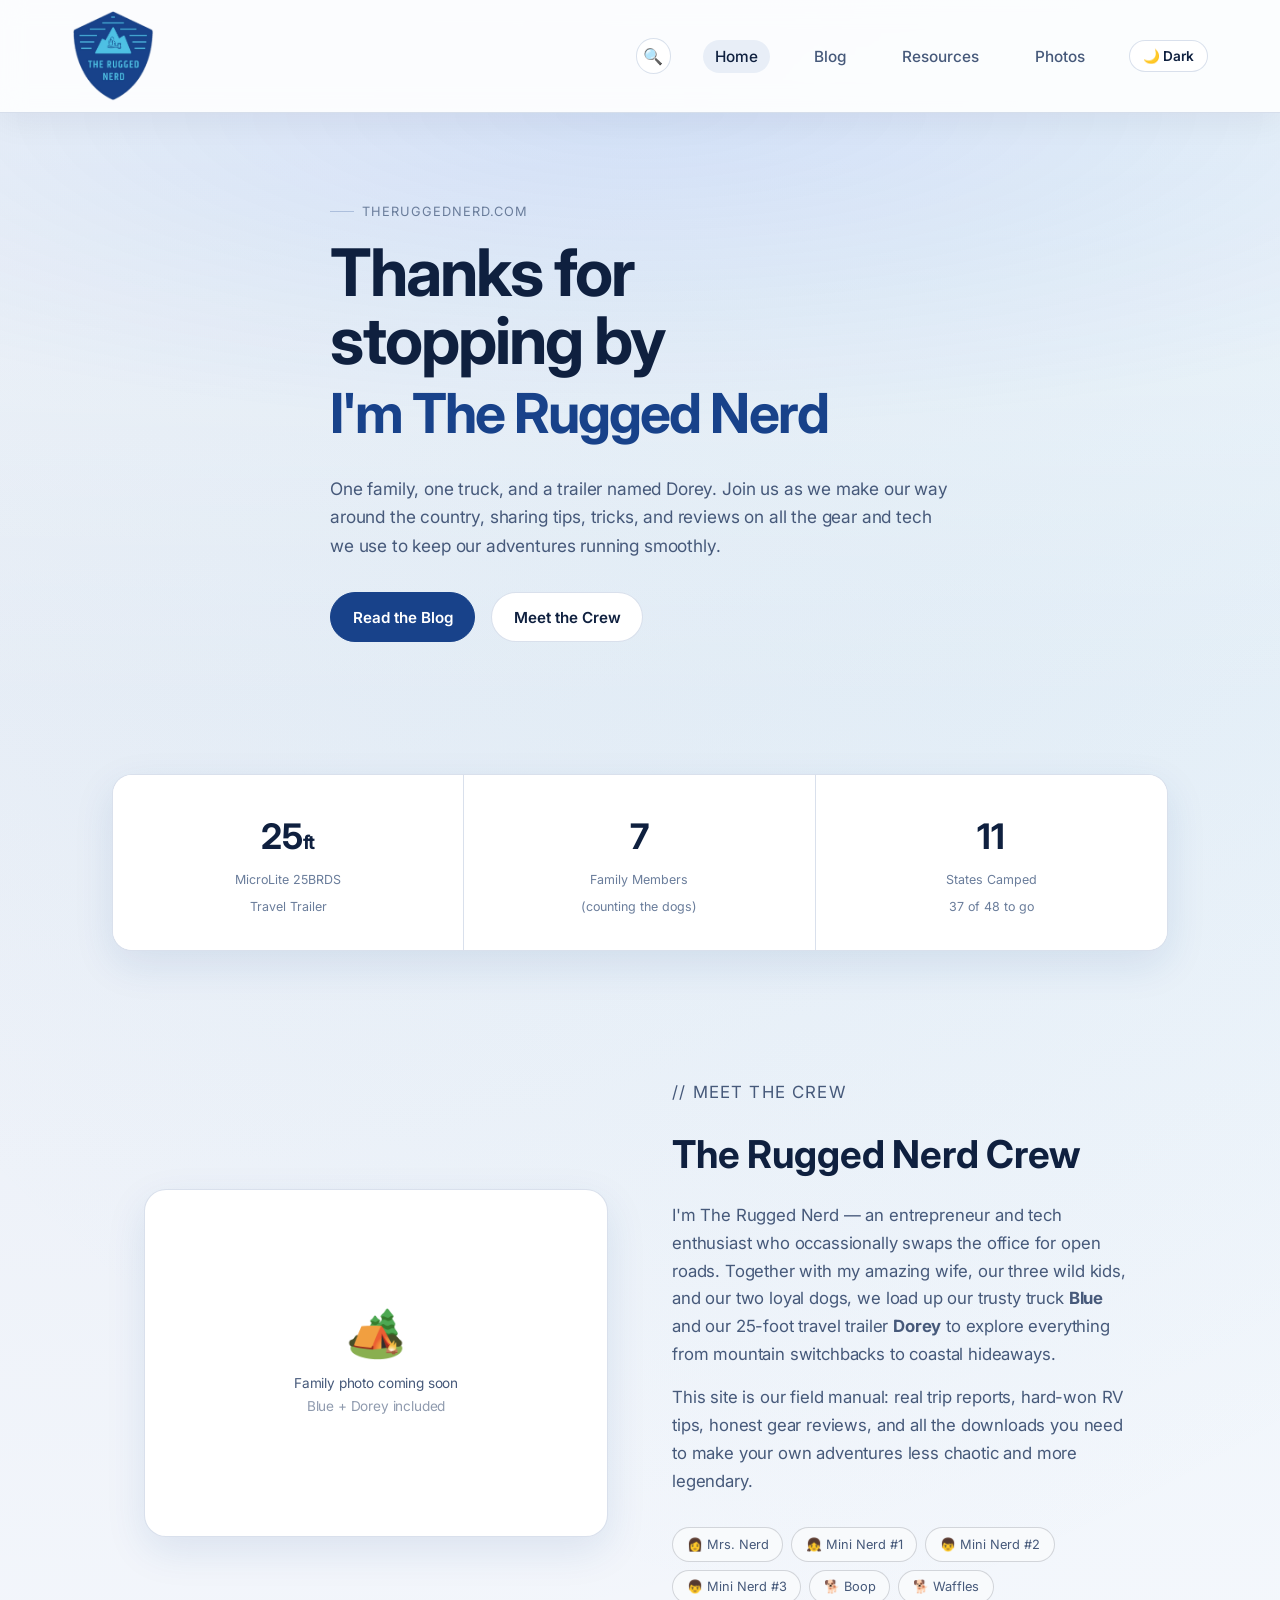
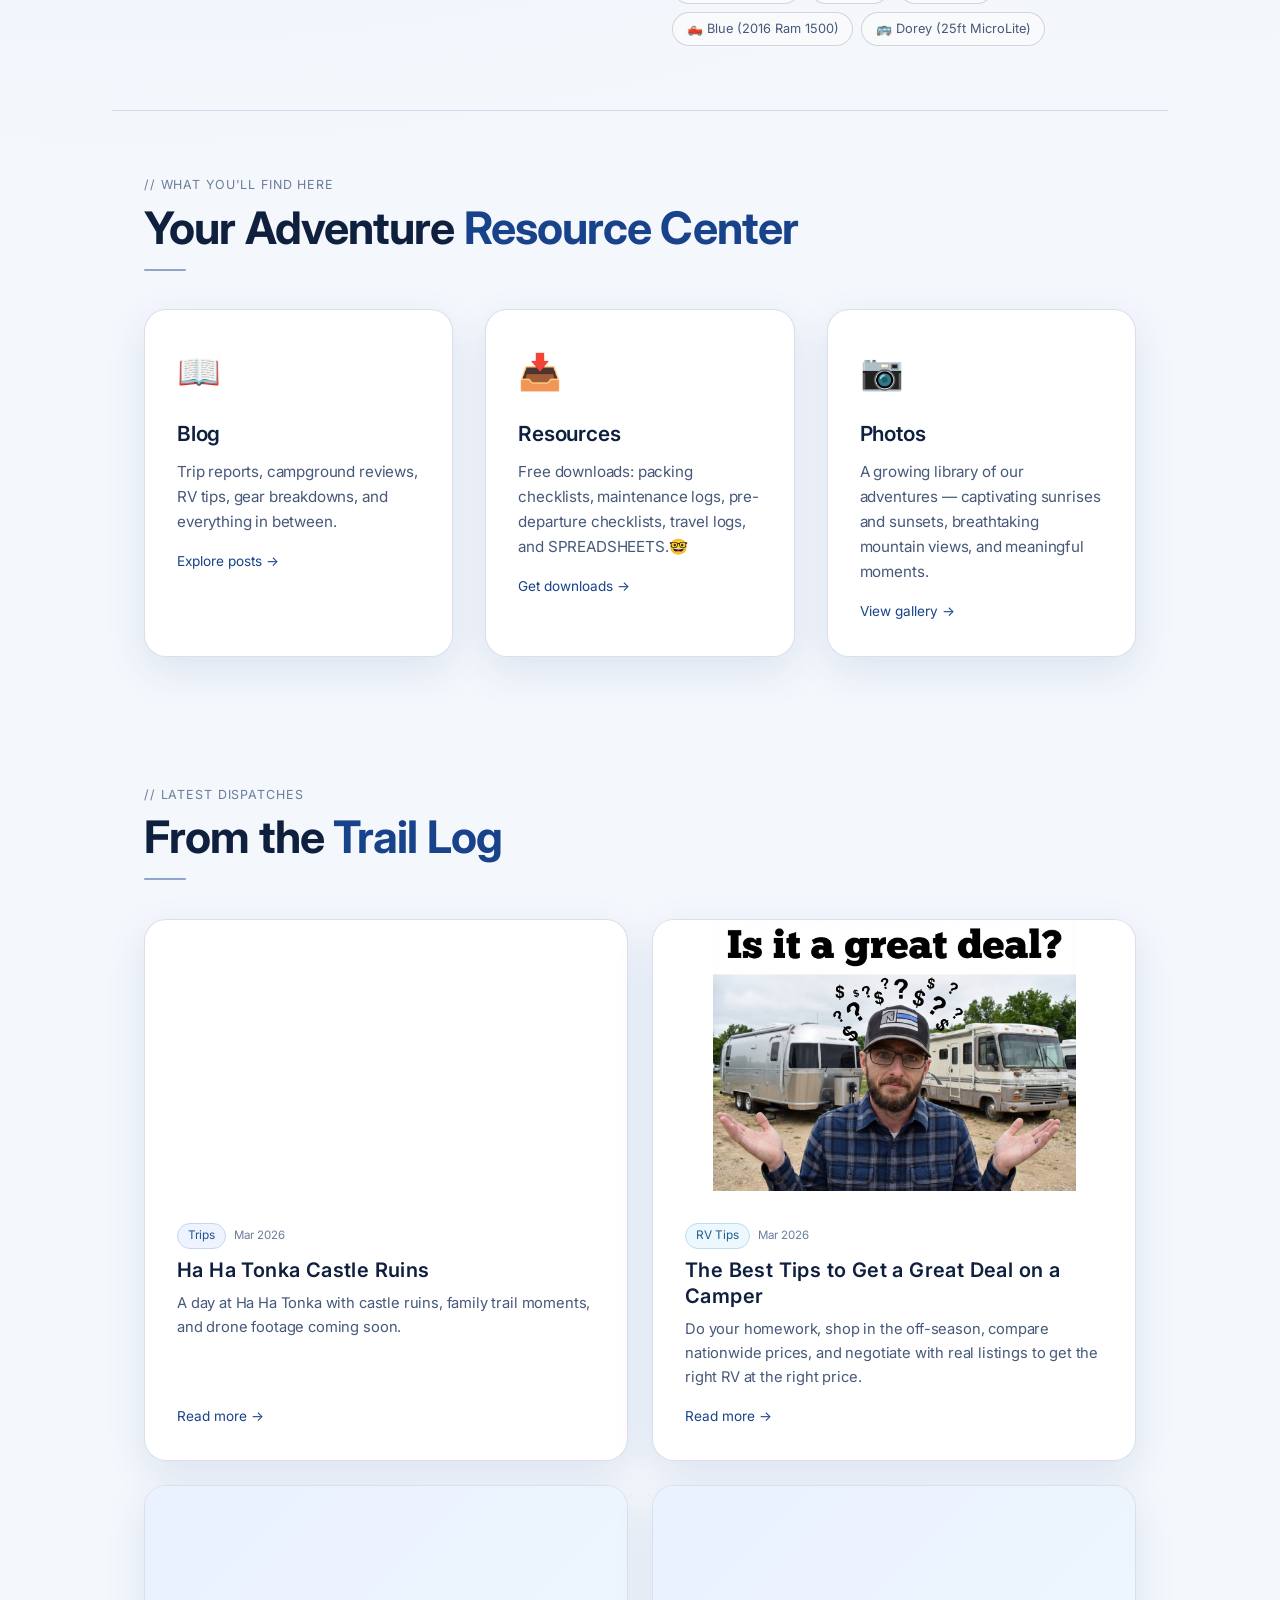
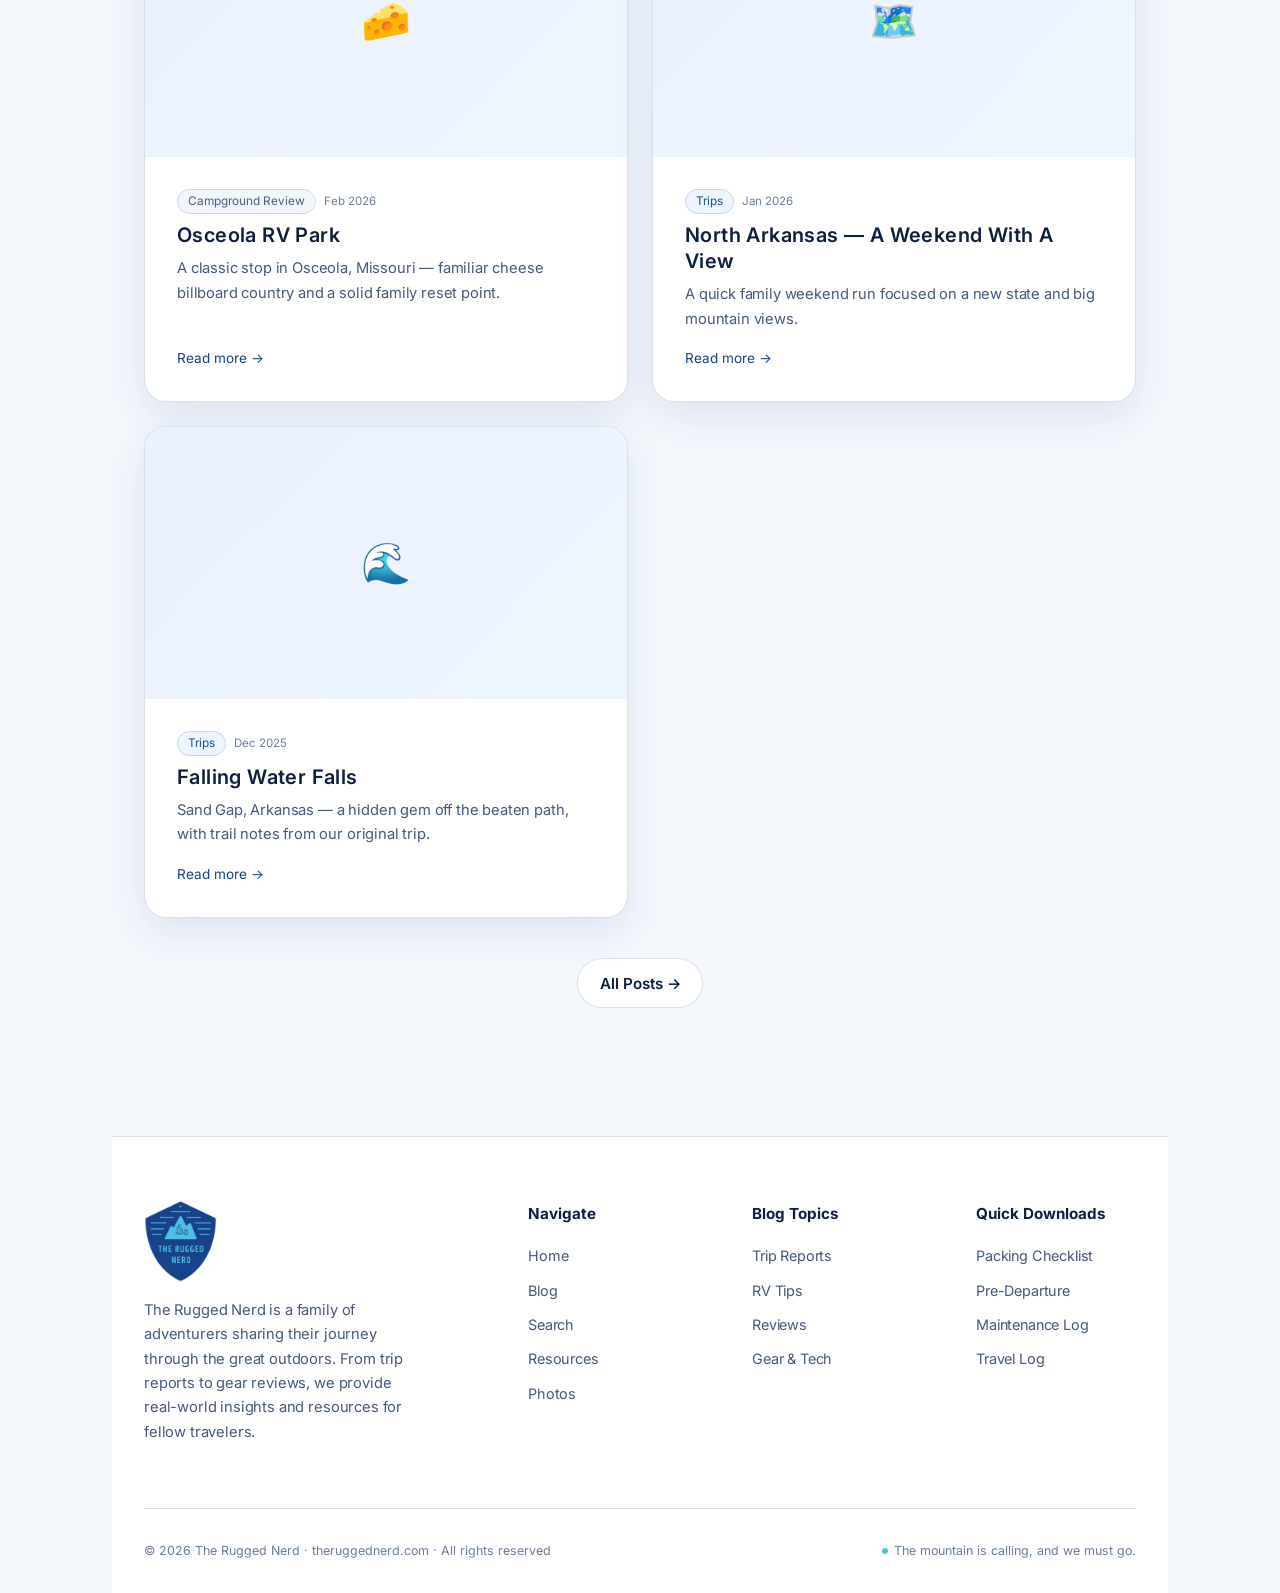
==== index.html @ 3430c14f "more image updates for ha ha and deals" ====
<!doctype html>
<html lang="en">
  <head>
    <!-- Google tag (gtag.js) -->
    <script async src="https://www.googletagmanager.com/gtag/js?id=G-SMY50ZDZZF"></script>
    <script>
      window.dataLayer = window.dataLayer || [];
      function gtag(){dataLayer.push(arguments);}
      gtag('js', new Date());

      gtag('config', 'G-SMY50ZDZZF');
    </script>
    <meta charset="UTF-8" />
    <meta name="viewport" content="width=device-width, initial-scale=1.0" />
    <meta
      name="description"
      content="The Rugged Nerd — Where wilderness meets technology. Follow the adventures of a tech-loving family exploring the great outdoors in their 25-foot travel trailer Dorey."
    />
    <title>The Rugged Nerd</title>
    <link rel="stylesheet" href="css/styles.css" />
    <!-- Favicon placeholder -->
    <link
      rel="icon"
      href="data:image/svg+xml,<svg xmlns='http://www.w3.org/2000/svg' viewBox='0 0 100 100'><text y='.9em' font-size='90'>🪓</text></svg>"
    />
  </head>
  <body>
    <!-- ══════════════════════ HEADER ══════════════════════ -->
    <header class="site-header">
      <div class="header-inner">
        <a
          href="index.html"
          class="logo-link"
          aria-label="The Rugged Nerd — Home"
        >
          <img
            src="images/shield.png"
            alt="The Rugged Nerd"
            width="90"
            height="90"
          />
        </a>

        <nav class="main-nav" id="main-nav" aria-label="Main navigation">
          <ul>
            <li><a href="index.html">Home</a></li>
            <li><a href="blog.html">Blog</a></li>
            <li><a href="resources.html">Resources</a></li>
            <li><a href="photos.html">Photos</a></li>
          </ul>
        </nav>

        <button
          class="nav-toggle"
          aria-controls="main-nav"
          aria-expanded="false"
          aria-label="Toggle navigation"
        >
          <span></span><span></span><span></span>
        </button>
      </div>
    </header>

    <!-- ══════════════════════ HERO ══════════════════════ -->
    <section class="hero">
      <div class="hero-bg" aria-hidden="true"></div>
      <div class="container">
        <div class="hero-content">
          <p class="hero-eyebrow">theruggednerd.com</p>
          <h1>
            Thanks for<br />
            <span class="accent-wood">stopping&nbsp;by&nbsp;</span><br />
            <span class="accent-green">I'm&nbsp;The&nbsp;Rugged&nbsp;Nerd</span>
          </h1>
          <p class="hero-desc">
            One family, one truck, and a trailer named Dorey. Join us as we make
            our way around the country, sharing tips, tricks, and reviews on all
            the gear and tech we use to keep our adventures running smoothly.
          </p>
          <div class="hero-actions">
            <a href="blog.html" class="btn btn-primary">Read the Blog</a>
            <a href="#family" class="btn btn-outline">Meet the Crew</a>
          </div>
        </div>
      </div>
    </section>

    <!-- ══════════════════════ STATS BAR ══════════════════════ -->
    <div class="container">
      <div class="stats-bar">
        <div class="stat-item">
          <span class="stat-number"
            >25<span style="font-size: 1.2rem">ft</span></span
          >
          <span class="stat-label">MicroLite 25BRDS<br />Travel Trailer</span>
        </div>
        <div class="stat-item">
          <span class="stat-number">7</span>
          <span class="stat-label"
            >Family Members<br />(counting the dogs)</span
          >
        </div>
        <div class="stat-item">
          <span class="stat-number">11</span>
          <span class="stat-label">States Camped<br />37 of 48 to go</span>
        <!-- </div>
        <div class="stat-item">
          <span class="stat-number">1</span>
          <span class="stat-label">Rugged Nerd<br />Behind the Wheel</span>
        </div> -->
      </div>
    </div>

    <!-- ══════════════════════ FAMILY SECTION ══════════════════════ -->
    <section id="family" class="family-section">
      <div class="container">
        <div class="family-grid">
          <div class="family-image-block">
            <div class="family-placeholder-img">
              <span class="placeholder-icon">🏕️</span>
              <span style="padding: 0 1.5rem"
                >Family photo coming soon<br /><span style="opacity: 0.6"
                  >Blue + Dorey included</span
                ></span
              >
            </div>
          </div>

          <div class="family-text">
            <p class="section-eyebrow">// meet the crew</p>
            <h2>The Rugged Nerd Crew</h2>

            <p>
              I'm The Rugged Nerd — an entrepreneur and tech enthusiast who
              occassionally swaps the office for open roads. Together with my
              amazing wife, our three wild kids, and our two loyal dogs, we load
              up our trusty truck <strong>Blue</strong> and our 25-foot travel
              trailer <strong>Dorey</strong> to explore everything from mountain
              switchbacks to coastal hideaways.
            </p>

            <p>
              This site is our field manual: real trip reports, hard-won RV
              tips, honest gear reviews, and all the downloads you need to make
              your own adventures less chaotic and more legendary.
            </p>

            <div class="family-tags">
              <span class="family-tag wood">👩 Mrs. Nerd</span>
              <span class="family-tag green">👧 Mini Nerd #1</span>
              <span class="family-tag green">👦 Mini Nerd #2</span>
              <span class="family-tag green">👦 Mini Nerd #3</span>
              <span class="family-tag wood">🐕 Boop</span>
              <span class="family-tag wood">🐕 Waffles</span>
              <span class="family-tag ember">🛻 Blue (2016 Ram 1500)</span>
              <span class="family-tag ember">🚌 Dorey (25ft MicroLite)</span>
            </div>
          </div>
        </div>
      </div>
    </section>

    <!-- ══════════════════════ FEATURES ══════════════════════ -->
    <section class="features-section">
      <div class="container">
        <div class="section-header">
          <p class="section-eyebrow">// what you'll find here</p>
          <h2 class="section-title">
            Your Adventure <span class="accent">Resource Center</span>
          </h2>
          <div class="section-divider"></div>
        </div>

        <div class="features-grid">
          <div class="feature-card">
            <span class="feature-icon">📖</span>
            <h3>Blog</h3>
            <p>
              Trip reports, campground reviews, RV tips, gear breakdowns, and
              everything in between.
            </p>
            <a href="blog.html" class="feature-link">Explore posts</a>
          </div>
          <div class="feature-card">
            <span class="feature-icon">📥</span>
            <h3>Resources</h3>
            <p>
              Free downloads: packing checklists, maintenance logs,
              pre-departure checklists, travel logs, and SPREADSHEETS.🤓
            </p>
            <a href="resources.html" class="feature-link">Get downloads</a>
          </div>
          <div class="feature-card">
            <span class="feature-icon">📷</span>
            <h3>Photos</h3>
            <p>
              A growing library of our adventures — captivating sunrises and
              sunsets, breathtaking mountain views, and meaningful moments.
            </p>
            <a href="photos.html" class="feature-link">View gallery</a>
          </div>
        </div>
      </div>
    </section>

    <!-- ══════════════════════ RECENT BLOG POSTS ══════════════════════ -->
    <section class="blog-section">
      <div class="container">
        <div class="section-header">
          <p class="section-eyebrow">// latest dispatches</p>
          <h2 class="section-title">
            From the <span class="accent">Trail Log</span>
          </h2>
          <div class="section-divider"></div>
        </div>

        <div class="blog-grid">
          <a href="blog/ha-ha-tonka-castle-ruins.html" class="blog-card" data-cat="trips">
            <div
              class="blog-card-image"
              style="background: url('images/photos/DSC_0075.JPG') center/cover no-repeat"
              aria-hidden="true"
            ></div>
            <div class="blog-card-body">
              <div class="blog-card-meta">
                <span class="blog-cat trips">Trips</span>
                <span class="blog-date">Mar 2026</span>
              </div>
              <h3>Ha Ha Tonka Castle Ruins</h3>
              <p>
                A day at Ha Ha Tonka with castle ruins, family trail moments,
                and drone footage coming soon.
              </p>
              <span class="read-more">Read more →</span>
            </div>
          </a>

          <a href="blog/camper-deal-tips.html" class="blog-card" data-cat="tips">
            <div
              class="blog-card-image"
              style="background: var(--color-bg-card) url('images/photos/deal.jpg') center/contain no-repeat"
              aria-hidden="true"
            ></div>
            <div class="blog-card-body">
              <div class="blog-card-meta">
                <span class="blog-cat tips">RV Tips</span>
                <span class="blog-date">Mar 2026</span>
              </div>
              <h3>The Best Tips to Get a Great Deal on a Camper</h3>
              <p>
                Do your homework, shop in the off-season, compare nationwide
                prices, and negotiate with real listings to get the right RV at
                the right price.
              </p>
              <span class="read-more">Read more →</span>
            </div>
          </a>

          <a href="blog/osceola-rv-park.html" class="blog-card" data-cat="reviews">
            <div class="blog-card-image">🧀</div>
            <div class="blog-card-body">
              <div class="blog-card-meta">
                <span class="blog-cat reviews">Campground Review</span>
                <span class="blog-date">Feb 2026</span>
              </div>
              <h3>Osceola RV Park</h3>
              <p>
                A classic stop in Osceola, Missouri — familiar cheese
                billboard country and a solid family reset point.
              </p>
              <span class="read-more">Read more →</span>
            </div>
          </a>

          <a
            href="blog/north-arkansas-a-weekend-with-a-view.html"
            class="blog-card"
            data-cat="trips"
          >
            <div class="blog-card-image">🗺️</div>
            <div class="blog-card-body">
              <div class="blog-card-meta">
                <span class="blog-cat trips">Trips</span>
                <span class="blog-date">Jan 2026</span>
              </div>
              <h3>North Arkansas — A Weekend With A View</h3>
              <p>
                A quick family weekend run focused on a new state and big
                mountain views.
              </p>
              <span class="read-more">Read more →</span>
            </div>
          </a>

          <a href="blog/falling-water-falls.html" class="blog-card" data-cat="trips">
            <div class="blog-card-image">🌊</div>
            <div class="blog-card-body">
              <div class="blog-card-meta">
                <span class="blog-cat trips">Trips</span>
                <span class="blog-date">Dec 2025</span>
              </div>
              <h3>Falling Water Falls</h3>
              <p>
                Sand Gap, Arkansas — a hidden gem off the beaten path, with
                trail notes from our original trip.
              </p>
              <span class="read-more">Read more →</span>
            </div>
          </a>
        </div>

        <div style="text-align: center; margin-top: 2.5rem">
          <a href="blog.html" class="btn btn-outline">All Posts →</a>
        </div>
      </div>
    </section>

    <!-- ══════════════════════ FOOTER ══════════════════════ -->
    <footer class="site-footer">
      <div class="container">
        <div class="footer-grid">
          <div class="footer-brand">
            <a href="index.html" class="logo-link">
              <img
                src="images/shield.png"
                alt="The Rugged Nerd"
                width="90"
                height="90"
              />
            </a>
            <p>
              The Rugged Nerd is a family of adventurers sharing their journey
              through the great outdoors. From trip reports to gear reviews, we
              provide real-world insights and resources for fellow travelers.
            </p>
          </div>
          <div class="footer-col">
            <h4>Navigate</h4>
            <ul>
              <li><a href="index.html">Home</a></li>
              <li><a href="blog.html">Blog</a></li>
              <li><a href="search.html">Search</a></li>
              <li><a href="resources.html">Resources</a></li>
              <li><a href="photos.html">Photos</a></li>
            </ul>
          </div>
          <div class="footer-col">
            <h4>Blog Topics</h4>
            <ul>
              <li><a href="blog.html?cat=trips">Trip Reports</a></li>
              <li><a href="blog.html?cat=tips">RV Tips</a></li>
              <li><a href="blog.html?cat=reviews">Reviews</a></li>
              <li><a href="blog.html?cat=gear">Gear &amp; Tech</a></li>
            </ul>
          </div>
          <div class="footer-col">
            <h4>Quick Downloads</h4>
            <ul>
              <li>
                <a href="assets/downloads/packing-checklist-family.pdf"
                  >Packing Checklist</a
                >
              </li>
              <li>
                <a href="assets/downloads/pre-departure-full.pdf"
                  >Pre-Departure</a
                >
              </li>
              <li>
                <a href="assets/downloads/maintenance-log-trailer.pdf"
                  >Maintenance Log</a
                >
              </li>
              <li>
                <a href="assets/downloads/travel-log-trip.pdf">Travel Log</a>
              </li>
            </ul>
          </div>
        </div>

        <div class="footer-bottom">
          <span class="footer-copy"
            >© 2026 The Rugged Nerd · theruggednerd.com · All rights
            reserved</span
          >
          <span class="footer-tagline">
            <span class="dot"></span>
            The mountain is calling, and we must go.
          </span>
        </div>
      </div>
    </footer>

    <script src="js/main.js"></script>
  </body>
</html>
---- css/styles.css ----
/* ============================================================
   The Rugged Nerd — Main Stylesheet
   Theme: Woodsy + Adventure meets Technology ("Lumberjack Minority Report")
   ============================================================ */

/* --- Google Fonts --- */
@import url("https://fonts.googleapis.com/css2?family=Inter:wght@400;500;600;700;800&display=swap");

/* --- Design Tokens --- */
:root {
  /* Shield-aligned base */
  --color-bg: #f4f7fc;
  --color-bg-mid: #e8eef7;
  --color-bg-card: #ffffff;
  --color-bg-card-hover: #ffffff;

  /* Brand blues */
  --color-primary: #18428a;
  --color-primary-light: #2f5fa9;
  --color-accent: #18428a;
  --color-accent-dim: #123873;

  /* Supporting tones */
  --color-wood: #6a7891;
  --color-wood-light: #4d5f7d;
  --color-ember: #4ec0e4;
  --color-ember-dim: #2ca8d2;

  /* Text */
  --color-text: #0f203f;
  --color-text-muted: #46597a;
  --color-text-faint: #6a7d9b;

  /* UI */
  --color-border: rgba(24, 66, 138, 0.16);
  --color-border-warm: rgba(24, 66, 138, 0.24);

  /* Typography */
  --font-heading:
    "Inter", -apple-system, BlinkMacSystemFont, "Segoe UI", sans-serif;
  --font-body:
    "Inter", -apple-system, BlinkMacSystemFont, "Segoe UI", sans-serif;
  --font-mono:
    "Inter", -apple-system, BlinkMacSystemFont, "Segoe UI", sans-serif;

  /* Spacing */
  --space-xs: 0.25rem;
  --space-sm: 0.5rem;
  --space-md: 1rem;
  --space-lg: 2rem;
  --space-xl: 4rem;

  /* Radii */
  --radius-sm: 10px;
  --radius-md: 14px;
  --radius-lg: 22px;

  /* Shadows / Glows */
  --glow-green:
    0 0 12px rgba(24, 66, 138, 0.28), 0 0 24px rgba(24, 66, 138, 0.14);
  --glow-ember:
    0 0 12px rgba(78, 192, 228, 0.3), 0 0 24px rgba(78, 192, 228, 0.14);
  --shadow-card: 0 14px 40px rgba(24, 66, 138, 0.1);
}

/* --- Reset & Base --- */
*,
*::before,
*::after {
  box-sizing: border-box;
  margin: 0;
  padding: 0;
}

html {
  scroll-behavior: smooth;
}

body {
  background-color: var(--color-bg);
  color: var(--color-text);
  font-family: var(--font-body);
  font-size: 16px;
  line-height: 1.7;
  min-height: 100vh;
}

/* Subtle woodgrain texture overlay on body */
body::before {
  content: "";
  position: fixed;
  inset: 0;
  background-image:
    repeating-linear-gradient(
      90deg,
      transparent,
      transparent 60px,
      rgba(106, 125, 155, 0.015) 60px,
      rgba(106, 125, 155, 0.015) 62px
    ),
    repeating-linear-gradient(
      0deg,
      transparent,
      transparent 120px,
      rgba(24, 66, 138, 0.02) 120px,
      rgba(24, 66, 138, 0.02) 122px
    );
  pointer-events: none;
  z-index: 0;
}

a {
  color: var(--color-accent);
  text-decoration: none;
  transition:
    color 0.2s,
    text-shadow 0.2s;
}

a:hover {
  color: var(--color-accent-dim);
  text-shadow: var(--glow-green);
}

img {
  max-width: 100%;
  display: block;
}

/* --- Layout Wrapper --- */
.container {
  max-width: 1200px;
  margin: 0 auto;
  padding: 0 var(--space-lg);
}

/* ============================================================
   HEADER / NAVIGATION
   ============================================================ */
.site-header {
  position: sticky;
  top: 0;
  z-index: 100;
  background: rgba(8, 13, 8, 0.92);
  backdrop-filter: blur(12px);
  -webkit-backdrop-filter: blur(12px);
  border-bottom: 1px solid var(--color-border);
}

.header-inner {
  display: flex;
  align-items: center;
  justify-content: space-between;
  height: 72px;
  max-width: 1200px;
  margin: 0 auto;
  padding: 0 var(--space-lg);
}

.logo-link {
  display: flex;
  align-items: center;
  gap: var(--space-sm);
  text-decoration: none;
  flex-shrink: 0;
}

.logo-link img {
  height: 44px;
  width: auto;
}

/* Main Navigation */
.main-nav ul {
  display: flex;
  list-style: none;
  gap: var(--space-lg);
  align-items: center;
}

.main-nav a {
  font-family: var(--font-heading);
  font-size: 1.1rem;
  font-weight: 600;
  letter-spacing: 0.1em;
  text-transform: uppercase;
  color: var(--color-text-muted);
  text-decoration: none;
  padding: var(--space-sm) 0;
  position: relative;
  transition: color 0.2s;
}

.main-nav a::after {
  content: "";
  position: absolute;
  bottom: -2px;
  left: 0;
  width: 0;
  height: 2px;
  background: var(--color-accent);
  box-shadow: var(--glow-green);
  transition: width 0.3s ease;
}

.main-nav a:hover,
.main-nav a.active {
  color: var(--color-accent);
  text-shadow: var(--glow-green);
}

.main-nav a:hover::after,
.main-nav a.active::after {
  width: 100%;
}

/* Hamburger (mobile) */
.nav-toggle {
  display: none;
  background: none;
  border: none;
  cursor: pointer;
  padding: var(--space-sm);
  color: var(--color-text);
}

.nav-toggle span {
  display: block;
  width: 24px;
  height: 2px;
  background: var(--color-accent);
  margin: 5px 0;
  transition: all 0.3s;
  box-shadow: 0 0 6px rgba(24, 66, 138, 0.35);
}

/* ============================================================
   HERO SECTION
   ============================================================ */
.hero {
  position: relative;
  min-height: 85vh;
  display: flex;
  align-items: center;
  overflow: hidden;
  padding: var(--space-xl) 0;
}

.hero-bg {
  position: absolute;
  inset: 0;
  background:
    radial-gradient(
      ellipse 80% 60% at 50% 40%,
      rgba(24, 66, 138, 0.12) 0%,
      transparent 70%
    ),
    radial-gradient(
      ellipse 50% 40% at 80% 80%,
      rgba(78, 192, 228, 0.08) 0%,
      transparent 60%
    ),
    linear-gradient(180deg, rgba(8, 13, 8, 0) 0%, rgba(8, 13, 8, 0.8) 100%);
}

/* Animated circuit grid */
.hero-bg::before {
  content: "";
  position: absolute;
  inset: 0;
  background-image:
    linear-gradient(rgba(24, 66, 138, 0.04) 1px, transparent 1px),
    linear-gradient(90deg, rgba(24, 66, 138, 0.04) 1px, transparent 1px);
  background-size: 60px 60px;
  mask-image: radial-gradient(
    ellipse 70% 70% at 50% 40%,
    black 20%,
    transparent 80%
  );
  -webkit-mask-image: radial-gradient(
    ellipse 70% 70% at 50% 40%,
    black 20%,
    transparent 80%
  );
}

/* Tree silhouettes */
.hero-bg::after {
  content: "";
  position: absolute;
  bottom: 0;
  left: 0;
  right: 0;
  height: 35%;
  background:
    /* multiple tree shapes using clip-path approach via box-shadows */ linear-gradient(
    to top,
    rgba(15, 23, 42, 0.88) 0%,
    transparent 100%
  );
}

.hero-content {
  position: relative;
  z-index: 2;
  max-width: 750px;
}

.hero-eyebrow {
  font-family: var(--font-mono);
  font-size: 0.85rem;
  color: var(--color-accent);
  letter-spacing: 0.2em;
  text-transform: uppercase;
  margin-bottom: var(--space-md);
  display: flex;
  align-items: center;
  gap: var(--space-sm);
}

.hero-eyebrow::before {
  content: "";
  width: 40px;
  height: 1px;
  background: var(--color-accent);
  box-shadow: var(--glow-green);
}

.hero h1 {
  font-family: var(--font-heading);
  font-size: clamp(2.8rem, 6vw, 5rem);
  font-weight: 700;
  line-height: 1.05;
  letter-spacing: 0.02em;
  margin-bottom: var(--space-lg);
  color: var(--color-text);
}

.hero h1 .accent-green {
  color: var(--color-accent);
  text-shadow: var(--glow-green);
}

.hero h1 .accent-wood {
  color: var(--color-ember-dim);
}

.hero-desc {
  font-size: 1.15rem;
  color: var(--color-text-muted);
  margin-bottom: var(--space-lg);
  max-width: 580px;
}

.hero-actions {
  display: flex;
  gap: var(--space-md);
  flex-wrap: wrap;
}

/* ============================================================
   BUTTONS
   ============================================================ */
.btn {
  display: inline-flex;
  align-items: center;
  gap: var(--space-sm);
  font-family: var(--font-heading);
  font-size: 1rem;
  font-weight: 600;
  letter-spacing: 0.1em;
  text-transform: uppercase;
  padding: 0.75rem 1.75rem;
  border-radius: var(--radius-sm);
  transition: all 0.25s ease;
  cursor: pointer;
  border: 2px solid transparent;
  text-decoration: none;
}

.btn-primary {
  background: var(--color-accent);
  color: var(--color-bg);
  border-color: var(--color-accent);
}

.btn-primary:hover {
  background: transparent;
  color: var(--color-accent);
  box-shadow: var(--glow-green);
  text-shadow: none;
}

.btn-outline {
  background: transparent;
  color: var(--color-text-muted);
  border-color: var(--color-border-warm);
}

.btn-outline:hover {
  border-color: var(--color-ember-dim);
  color: var(--color-ember-dim);
  box-shadow: var(--glow-ember);
  text-shadow: none;
}

/* ============================================================
   SECTION TITLES
   ============================================================ */
.section-header {
  margin-bottom: var(--space-xl);
  position: relative;
}

.section-eyebrow {
  font-family: var(--font-mono);
  font-size: 0.78rem;
  color: var(--color-text-faint);
  letter-spacing: 0.25em;
  text-transform: uppercase;
  margin-bottom: var(--space-sm);
}

.section-title {
  font-family: var(--font-heading);
  font-size: clamp(1.8rem, 3.5vw, 2.8rem);
  font-weight: 700;
  letter-spacing: 0.03em;
  color: var(--color-text);
  line-height: 1.1;
}

.section-title .accent {
  color: var(--color-accent);
}

.section-divider {
  width: 60px;
  height: 3px;
  background: linear-gradient(90deg, var(--color-accent), transparent);
  margin-top: var(--space-md);
  border-radius: 2px;
}

/* ============================================================
   FAMILY SECTION (Home page)
   ============================================================ */
.family-section {
  padding: var(--space-xl) 0;
  position: relative;
}

.family-grid {
  display: grid;
  grid-template-columns: 1fr 1fr;
  gap: var(--space-xl);
  align-items: center;
}

.family-image-block {
  position: relative;
}

.family-placeholder-img {
  aspect-ratio: 4/3;
  background: linear-gradient(
    135deg,
    rgba(24, 66, 138, 0.12),
    rgba(106, 125, 155, 0.12)
  );
  border-radius: var(--radius-lg);
  border: 1px solid var(--color-border);
  display: flex;
  align-items: center;
  justify-content: center;
  flex-direction: column;
  gap: var(--space-md);
  color: var(--color-text-muted);
  font-family: var(--font-mono);
  font-size: 0.85rem;
  text-align: center;
  position: relative;
  overflow: hidden;
}

.family-placeholder-img .placeholder-icon {
  font-size: 3rem;
  line-height: 1;
}

/* Corner accent lines */
.family-placeholder-img::before,
.family-placeholder-img::after {
  content: "";
  position: absolute;
  width: 40px;
  height: 40px;
  border-color: var(--color-accent);
  border-style: solid;
  opacity: 0.4;
}

.family-placeholder-img::before {
  top: 12px;
  left: 12px;
  border-width: 2px 0 0 2px;
}

.family-placeholder-img::after {
  bottom: 12px;
  right: 12px;
  border-width: 0 2px 2px 0;
}

.family-text h2 {
  font-family: var(--font-heading);
  font-size: clamp(1.6rem, 3vw, 2.4rem);
  font-weight: 700;
  margin-bottom: var(--space-md);
  color: var(--color-text);
}

.family-text p {
  color: var(--color-text-muted);
  margin-bottom: var(--space-md);
  font-size: 1.05rem;
}

/* Family member tags */
.family-tags {
  display: flex;
  flex-wrap: wrap;
  gap: var(--space-sm);
  margin-top: var(--space-lg);
}

.family-tag {
  display: inline-flex;
  align-items: center;
  gap: 6px;
  padding: 0.35rem 0.85rem;
  border-radius: 999px;
  font-family: var(--font-mono);
  font-size: 0.8rem;
  border: 1px solid;
}

.family-tag.green {
  border-color: rgba(24, 66, 138, 0.24);
  color: var(--color-accent-dim);
  background: rgba(24, 66, 138, 0.08);
}

.family-tag.wood {
  border-color: rgba(106, 125, 155, 0.3);
  color: var(--color-wood-light);
  background: rgba(106, 125, 155, 0.1);
}

.family-tag.ember {
  border-color: rgba(78, 192, 228, 0.32);
  color: var(--color-ember-dim);
  background: rgba(78, 192, 228, 0.12);
}

/* ============================================================
   FEATURE GRID (3-up section)
   ============================================================ */
.features-section {
  padding: var(--space-xl) 0;
  border-top: 1px solid var(--color-border);
}

.features-grid {
  display: grid;
  grid-template-columns: repeat(3, 1fr);
  gap: var(--space-lg);
}

.feature-card {
  background: var(--color-bg-card);
  border: 1px solid var(--color-border);
  border-radius: var(--radius-lg);
  padding: var(--space-lg);
  position: relative;
  overflow: hidden;
  transition:
    background 0.25s,
    transform 0.25s,
    box-shadow 0.25s;
}

.feature-card:hover {
  background: var(--color-bg-card-hover);
  transform: translateY(-4px);
  box-shadow: var(--shadow-card);
}

.feature-card::before {
  content: "";
  position: absolute;
  top: 0;
  left: 0;
  right: 0;
  height: 2px;
  background: linear-gradient(90deg, var(--color-accent), transparent);
  opacity: 0;
  transition: opacity 0.3s;
}

.feature-card:hover::before {
  opacity: 1;
}

.feature-icon {
  font-size: 2.2rem;
  margin-bottom: var(--space-md);
  display: block;
}

.feature-card h3 {
  font-family: var(--font-heading);
  font-size: 1.3rem;
  font-weight: 600;
  letter-spacing: 0.05em;
  color: var(--color-text);
  margin-bottom: var(--space-sm);
}

.feature-card p {
  color: var(--color-text-muted);
  font-size: 0.95rem;
}

.feature-link {
  display: inline-flex;
  align-items: center;
  gap: 4px;
  margin-top: var(--space-md);
  font-family: var(--font-mono);
  font-size: 0.82rem;
  color: var(--color-accent);
  text-transform: uppercase;
  letter-spacing: 0.1em;
}

.feature-link::after {
  content: "→";
  transition: transform 0.2s;
}

.feature-card:hover .feature-link::after {
  transform: translateX(4px);
}

/* ============================================================
   BLOG CARDS
   ============================================================ */
.blog-section {
  padding: var(--space-xl) 0;
}

.blog-grid {
  display: grid;
  grid-template-columns: repeat(auto-fill, minmax(340px, 1fr));
  gap: var(--space-lg);
}

.blog-card {
  background: var(--color-bg-card);
  border: 1px solid var(--color-border);
  border-radius: var(--radius-lg);
  overflow: hidden;
  transition:
    transform 0.25s,
    box-shadow 0.25s,
    border-color 0.25s;
  display: flex;
  flex-direction: column;
}

.blog-card:hover {
  transform: translateY(-6px);
  box-shadow: var(--shadow-card), var(--glow-green);
  border-color: rgba(24, 66, 138, 0.25);
  text-decoration: none;
}

.blog-card-image {
  width: 100%;
  aspect-ratio: 16/9;
  background: linear-gradient(
    135deg,
    rgba(24, 66, 138, 0.2),
    rgba(106, 125, 155, 0.16)
  );
  display: flex;
  align-items: center;
  justify-content: center;
  font-size: 2.5rem;
  position: relative;
  overflow: hidden;
}

.blog-card-image::after {
  content: "";
  position: absolute;
  inset: 0;
  background: linear-gradient(
    to bottom,
    transparent 50%,
    rgba(8, 13, 8, 0.6) 100%
  );
}

.blog-card-body {
  padding: var(--space-lg);
  flex: 1;
  display: flex;
  flex-direction: column;
}

.blog-card-meta {
  display: flex;
  align-items: center;
  gap: var(--space-sm);
  margin-bottom: var(--space-sm);
}

.blog-cat {
  font-family: var(--font-mono);
  font-size: 0.72rem;
  letter-spacing: 0.15em;
  text-transform: uppercase;
  padding: 2px 10px;
  border-radius: 999px;
  border: 1px solid rgba(24, 66, 138, 0.25);
  color: var(--color-accent-dim);
  background: rgba(24, 66, 138, 0.08);
}

.blog-cat.trips {
  border-color: rgba(78, 192, 228, 0.32);
  color: var(--color-ember-dim);
  background: rgba(78, 192, 228, 0.12);
}
.blog-cat.tips {
  border-color: rgba(24, 66, 138, 0.3);
  color: var(--color-accent-dim);
}
.blog-cat.reviews {
  border-color: rgba(106, 125, 155, 0.36);
  color: var(--color-wood-light);
  background: rgba(106, 125, 155, 0.12);
}
.blog-cat.gear {
  border-color: rgba(76, 175, 80, 0.3);
  color: var(--color-primary-light);
}

.blog-date {
  font-family: var(--font-mono);
  font-size: 0.72rem;
  color: var(--color-text-faint);
}

.blog-card h3 {
  font-family: var(--font-heading);
  font-size: 1.25rem;
  font-weight: 600;
  letter-spacing: 0.02em;
  color: var(--color-text);
  margin-bottom: var(--space-sm);
  line-height: 1.3;
}

.blog-card p {
  color: var(--color-text-muted);
  font-size: 0.92rem;
  flex: 1;
}

.read-more {
  display: inline-flex;
  align-items: center;
  gap: 4px;
  margin-top: var(--space-md);
  font-family: var(--font-mono);
  font-size: 0.8rem;
  color: var(--color-accent);
  text-transform: uppercase;
  letter-spacing: 0.1em;
  transition: gap 0.2s;
}

.blog-card:hover .read-more {
  gap: 8px;
}

/* Categories filter */
.cat-filters {
  display: flex;
  flex-wrap: wrap;
  gap: var(--space-sm);
  margin-bottom: var(--space-xl);
}

.cat-btn {
  font-family: var(--font-mono);
  font-size: 0.8rem;
  letter-spacing: 0.1em;
  text-transform: uppercase;
  padding: 0.4rem 1rem;
  border-radius: 999px;
  border: 1px solid var(--color-border);
  background: transparent;
  color: var(--color-text-muted);
  cursor: pointer;
  transition: all 0.2s;
}

.cat-btn:hover,
.cat-btn.active {
  border-color: var(--color-accent);
  color: var(--color-accent);
  background: rgba(24, 66, 138, 0.08);
  box-shadow: 0 0 8px rgba(24, 66, 138, 0.24);
}

/* ============================================================
   RESOURCES / DOWNLOADS
   ============================================================ */
.resources-section {
  padding: var(--space-xl) 0;
}

.resources-grid {
  display: grid;
  gap: var(--space-md);
}

.resource-category {
  margin-bottom: var(--space-xl);
}

.resource-category-title {
  font-family: var(--font-heading);
  font-size: 1.4rem;
  font-weight: 600;
  letter-spacing: 0.05em;
  color: var(--color-text);
  margin-bottom: var(--space-md);
  display: flex;
  align-items: center;
  gap: var(--space-sm);
}

.resource-category-title .cat-icon {
  font-size: 1.4rem;
}

.resource-list {
  display: grid;
  gap: var(--space-sm);
}

.resource-item {
  display: flex;
  align-items: center;
  justify-content: space-between;
  padding: 1rem var(--space-lg);
  background: var(--color-bg-card);
  border: 1px solid var(--color-border);
  border-radius: var(--radius-md);
  transition:
    background 0.2s,
    border-color 0.2s,
    transform 0.2s;
  cursor: pointer;
  text-decoration: none;
  color: inherit;
}

.resource-item:hover {
  background: var(--color-bg-card-hover);
  border-color: rgba(24, 66, 138, 0.25);
  transform: translateX(4px);
  text-decoration: none;
  color: inherit;
}

.resource-info {
  display: flex;
  align-items: center;
  gap: var(--space-md);
}

.resource-icon {
  width: 44px;
  height: 44px;
  border-radius: var(--radius-sm);
  background: rgba(24, 66, 138, 0.08);
  border: 1px solid rgba(24, 66, 138, 0.15);
  display: flex;
  align-items: center;
  justify-content: center;
  font-size: 1.3rem;
  flex-shrink: 0;
}

.resource-title {
  font-family: var(--font-heading);
  font-size: 1.05rem;
  font-weight: 600;
  color: var(--color-text);
  margin-bottom: 2px;
}

.resource-meta {
  font-family: var(--font-mono);
  font-size: 0.75rem;
  color: var(--color-text-faint);
}

.resource-download {
  display: flex;
  align-items: center;
  gap: 6px;
  font-family: var(--font-mono);
  font-size: 0.78rem;
  color: var(--color-accent);
  text-transform: uppercase;
  letter-spacing: 0.08em;
  flex-shrink: 0;
  padding-left: var(--space-md);
}

/* ============================================================
   PHOTO GALLERY
   ============================================================ */
.photos-section {
  padding: var(--space-xl) 0;
}

.photo-grid {
  display: grid;
  grid-template-columns: repeat(auto-fill, minmax(260px, 1fr));
  gap: 12px;
}

.photo-item {
  position: relative;
  margin: 0;
  border-radius: var(--radius-md);
  overflow: hidden;
  cursor: pointer;
  background: var(--color-bg-card);
  border: 1px solid var(--color-border);
  transition:
    transform 0.25s,
    box-shadow 0.25s;
}

.photo-item:hover {
  transform: scale(1.02);
  box-shadow:
    0 8px 32px rgba(0, 0, 0, 0.6),
    0 0 0 1px rgba(24, 66, 138, 0.2);
  z-index: 2;
}

.photo-item img {
  display: block;
  width: 100%;
  aspect-ratio: 4 / 3;
  object-fit: cover;
}

.photo-item .photo-caption {
  padding: var(--space-sm) var(--space-md) var(--space-md);
}

.photo-placeholder {
  aspect-ratio: 4/3;
  display: flex;
  flex-direction: column;
  align-items: center;
  justify-content: center;
  gap: var(--space-sm);
  font-size: 2rem;
  color: var(--color-text-faint);
  background: linear-gradient(
    135deg,
    rgba(24, 66, 138, 0.1),
    rgba(106, 125, 155, 0.08)
  );
}

.photo-overlay {
  position: absolute;
  inset: 0;
  background: linear-gradient(to top, rgba(8, 13, 8, 0.85) 0%, transparent 50%);
  opacity: 0;
  transition: opacity 0.25s;
  display: flex;
  align-items: flex-end;
  padding: var(--space-md);
}

.photo-item:hover .photo-overlay {
  opacity: 1;
}

.photo-caption {
  font-family: var(--font-heading);
  font-size: 0.95rem;
  font-weight: 600;
  color: var(--color-text);
}

.photo-caption span {
  display: block;
  font-family: var(--font-mono);
  font-size: 0.72rem;
  color: var(--color-text-muted);
  margin-top: 2px;
}

/* Photo album categories */
.album-tabs {
  display: flex;
  flex-wrap: wrap;
  gap: var(--space-sm);
  margin-bottom: var(--space-xl);
}

/* ============================================================
   LIGHTBOX
   ============================================================ */
.lightbox {
  position: fixed;
  inset: 0;
  background: rgba(0, 0, 0, 0.92);
  z-index: 1000;
  display: none;
  align-items: center;
  justify-content: center;
}

.lightbox.open {
  display: flex;
}

.lightbox-content {
  max-width: 90vw;
  max-height: 90vh;
  text-align: center;
}

.lightbox-close {
  position: fixed;
  top: var(--space-lg);
  right: var(--space-lg);
  background: none;
  border: none;
  color: var(--color-text);
  font-size: 2rem;
  cursor: pointer;
  line-height: 1;
}

/* ============================================================
   PAGE HEADER (Inner pages)
   ============================================================ */
.page-header {
  padding: 5rem 0 3rem;
  position: relative;
  text-align: center;
  overflow: hidden;
}

.page-header::before {
  content: "";
  position: absolute;
  inset: 0;
  background: radial-gradient(
    ellipse 80% 80% at 50% 50%,
    rgba(24, 66, 138, 0.1) 0%,
    transparent 70%
  );
}

.page-header::after {
  content: "";
  position: absolute;
  inset: 0;
  background-image:
    linear-gradient(rgba(24, 66, 138, 0.03) 1px, transparent 1px),
    linear-gradient(90deg, rgba(24, 66, 138, 0.03) 1px, transparent 1px);
  background-size: 40px 40px;
}

.page-header .container {
  position: relative;
  z-index: 2;
}

.page-header h1 {
  font-family: var(--font-heading);
  font-size: clamp(2.2rem, 5vw, 3.5rem);
  font-weight: 700;
  letter-spacing: 0.04em;
  color: var(--color-text);
}

.page-header .page-subtitle {
  font-size: 1.1rem;
  color: var(--color-text-muted);
  margin-top: var(--space-md);
  max-width: 540px;
  margin-left: auto;
  margin-right: auto;
}

/* ============================================================
   BREADCRUMB
   ============================================================ */
.breadcrumb {
  font-family: var(--font-mono);
  font-size: 0.8rem;
  color: var(--color-text-faint);
  margin-bottom: var(--space-lg);
  display: flex;
  align-items: center;
  gap: 6px;
}

.breadcrumb a {
  color: var(--color-text-faint);
}

.breadcrumb a:hover {
  color: var(--color-accent);
}

.breadcrumb-sep {
  opacity: 0.5;
}

/* ============================================================
   STATS / HIGHLIGHT BAR
   ============================================================ */
.stats-bar {
  display: grid;
  grid-template-columns: repeat(3, 1fr);
  border: 1px solid var(--color-border);
  border-radius: var(--radius-lg);
  overflow: hidden;
  margin: var(--space-xl) 0;
}

.stat-item {
  padding: var(--space-lg);
  text-align: center;
  border-right: 1px solid var(--color-border);
  background: var(--color-bg-card);
}

.stat-item:last-child {
  border-right: none;
}

.stat-number {
  font-family: var(--font-heading);
  font-size: 2.2rem;
  font-weight: 700;
  color: var(--color-accent);
  display: block;
  text-shadow: var(--glow-green);
}

.stat-label {
  font-family: var(--font-mono);
  font-size: 0.78rem;
  color: var(--color-text-muted);
  text-transform: uppercase;
  letter-spacing: 0.12em;
  margin-top: 4px;
}

/* ============================================================
   SINGLE BLOG POST
   ============================================================ */
.post-content {
  max-width: 760px;
  margin: 0 auto;
  padding: var(--space-xl) 0;
}

.post-header {
  margin-bottom: var(--space-xl);
}

.post-header h1 {
  font-family: var(--font-heading);
  font-size: clamp(1.8rem, 4vw, 3rem);
  font-weight: 700;
  color: var(--color-text);
  line-height: 1.15;
  margin-bottom: var(--space-md);
}

.post-meta-row {
  display: flex;
  align-items: center;
  gap: var(--space-md);
  flex-wrap: wrap;
  margin-bottom: var(--space-lg);
}

.post-hero-image {
  width: 100%;
  aspect-ratio: 16/7;
  background: linear-gradient(
    135deg,
    rgba(24, 66, 138, 0.2),
    rgba(106, 125, 155, 0.12)
  );
  border-radius: var(--radius-lg);
  display: flex;
  align-items: center;
  justify-content: center;
  font-size: 4rem;
  overflow: hidden;
  border: 1px solid var(--color-border);
  margin-bottom: var(--space-xl);
}

.post-hero-image img {
  width: 100%;
  height: 100%;
  object-fit: cover;
  display: block;
}

.post-hero-image-fit {
  background: var(--color-bg-card);
}

.post-hero-image-fit img {
  object-fit: contain;
  object-position: center;
}

.post-body {
  font-size: 1.07rem;
  color: var(--color-text-muted);
  line-height: 1.8;
}

.post-body h2 {
  font-family: var(--font-heading);
  font-size: 1.7rem;
  color: var(--color-text);
  margin: var(--space-xl) 0 var(--space-md);
}

.post-body h3 {
  font-family: var(--font-heading);
  font-size: 1.3rem;
  color: var(--color-accent-dim);
  margin: var(--space-lg) 0 var(--space-sm);
}

.post-body p {
  margin-bottom: var(--space-md);
}

.post-body ul,
.post-body ol {
  padding-left: 1.5rem;
  margin-bottom: var(--space-md);
}

.post-body li {
  margin-bottom: 0.4rem;
}

.post-body strong {
  color: var(--color-text);
}

.post-body a {
  border-bottom: 1px solid rgba(24, 66, 138, 0.3);
}

.post-body blockquote {
  border-left: 3px solid var(--color-accent);
  padding-left: var(--space-lg);
  margin: var(--space-lg) 0;
  color: var(--color-text);
  font-style: italic;
}

/* ============================================================
   FOOTER
   ============================================================ */
.site-footer {
  margin-top: var(--space-xl);
  border-top: 1px solid var(--color-border);
  padding: var(--space-xl) 0 var(--space-lg);
}

.footer-grid {
  display: grid;
  grid-template-columns: 2fr 1fr 1fr 1fr;
  gap: var(--space-xl);
  margin-bottom: var(--space-xl);
}

.footer-brand .logo-link img {
  height: 36px;
  margin-bottom: var(--space-md);
}

.footer-brand p {
  color: var(--color-text-muted);
  font-size: 0.92rem;
  max-width: 260px;
}

.footer-col h4 {
  font-family: var(--font-heading);
  font-size: 0.95rem;
  font-weight: 700;
  letter-spacing: 0.1em;
  text-transform: uppercase;
  color: var(--color-text);
  margin-bottom: var(--space-md);
}

.footer-col ul {
  list-style: none;
  display: flex;
  flex-direction: column;
  gap: var(--space-sm);
}

.footer-col a {
  color: var(--color-text-muted);
  font-size: 0.9rem;
  transition: color 0.2s;
}

.footer-col a:hover {
  color: var(--color-accent);
}

.footer-bottom {
  border-top: 1px solid var(--color-border);
  padding-top: var(--space-lg);
  display: flex;
  justify-content: space-between;
  align-items: center;
  flex-wrap: wrap;
  gap: var(--space-md);
}

.footer-copy {
  font-family: var(--font-mono);
  font-size: 0.78rem;
  color: var(--color-text-faint);
}

.footer-tagline {
  font-family: var(--font-mono);
  font-size: 0.78rem;
  color: var(--color-text-faint);
  display: flex;
  align-items: center;
  gap: 6px;
}

.footer-tagline .dot {
  width: 6px;
  height: 6px;
  border-radius: 50%;
  background: var(--color-accent);
  box-shadow: var(--glow-green);
  animation: pulse 2s infinite;
}

@keyframes pulse {
  0%,
  100% {
    opacity: 1;
  }
  50% {
    opacity: 0.4;
  }
}

/* ============================================================
   UTILITY
   ============================================================ */
.sr-only {
  position: absolute;
  width: 1px;
  height: 1px;
  overflow: hidden;
  clip: rect(0, 0, 0, 0);
  white-space: nowrap;
}

.section-pad {
  padding: var(--space-xl) 0;
}

.text-accent {
  color: var(--color-accent);
}
.text-ember {
  color: var(--color-ember-dim);
}
.text-muted {
  color: var(--color-text-muted);
}
.mt-lg {
  margin-top: var(--space-lg);
}
.mb-lg {
  margin-bottom: var(--space-lg);
}

/* ============================================================
   RESPONSIVE
   ============================================================ */
@media (max-width: 900px) {
  .features-grid {
    grid-template-columns: 1fr 1fr;
  }

  .family-grid {
    grid-template-columns: 1fr;
  }

  .family-image-block {
    order: -1;
  }

  .footer-grid {
    grid-template-columns: 1fr 1fr;
  }

  .stats-bar {
    grid-template-columns: 1fr 1fr;
  }

  .stats-bar .stat-item:nth-child(2) {
    border-right: none;
  }
}

@media (max-width: 640px) {
  .container {
    padding: 0 1rem;
  }

  .main-nav {
    display: none;
    position: absolute;
    top: 72px;
    left: 0;
    right: 0;
    background: rgba(15, 32, 63, 0.96);
    border-bottom: 1px solid var(--color-border);
    padding: var(--space-lg);
  }

  .main-nav.open {
    display: block;
  }

  .main-nav ul {
    flex-direction: column;
    gap: var(--space-md);
  }

  .nav-toggle {
    display: block;
  }

  .features-grid {
    grid-template-columns: 1fr;
  }

  .footer-grid {
    grid-template-columns: 1fr;
  }

  .stats-bar {
    grid-template-columns: 1fr 1fr;
  }

  .hero h1 {
    font-size: 2.2rem;
  }

  .blog-grid {
    grid-template-columns: 1fr;
  }
}

/* ============================================================
   2026 Modern Refresh
   Clean, calm, app-landing inspired UI layer
   ============================================================ */

:root {
  --color-bg: #f4f7fc;
  --color-bg-mid: #e8eef7;
  --color-bg-card: #ffffff;
  --color-bg-card-hover: #ffffff;

  --color-primary: #18428a;
  --color-primary-light: #2f5fa9;
  --color-accent: #18428a;
  --color-accent-dim: #123873;

  --color-wood: #6a7891;
  --color-wood-light: #4d5f7d;
  --color-ember: #4ec0e4;
  --color-ember-dim: #2ca8d2;

  --color-text: #0f203f;
  --color-text-muted: #46597a;
  --color-text-faint: #6a7d9b;

  --color-border: rgba(24, 66, 138, 0.16);
  --color-border-warm: rgba(24, 66, 138, 0.24);

  --font-heading:
    "Inter", -apple-system, BlinkMacSystemFont, "Segoe UI", sans-serif;
  --font-body:
    "Inter", -apple-system, BlinkMacSystemFont, "Segoe UI", sans-serif;
  --font-mono:
    "Inter", -apple-system, BlinkMacSystemFont, "Segoe UI", sans-serif;

  --radius-sm: 10px;
  --radius-md: 14px;
  --radius-lg: 22px;

  --glow-green: none;
  --glow-ember: none;
  --shadow-card: 0 14px 40px rgba(24, 66, 138, 0.1);
}

body {
  background:
    radial-gradient(
      circle at 10% -10%,
      rgba(24, 66, 138, 0.1),
      transparent 42%
    ),
    radial-gradient(circle at 90% 0%, rgba(78, 192, 228, 0.1), transparent 34%),
    var(--color-bg);
  color: var(--color-text);
  line-height: 1.65;
  letter-spacing: -0.01em;
}

body::before {
  display: none;
}

a {
  color: var(--color-accent);
  transition: color 0.2s ease;
}

a:hover {
  color: var(--color-accent-dim);
  text-shadow: none;
}

.container {
  max-width: 1120px;
}

.site-header {
  background: rgba(255, 255, 255, 0.88);
  border-bottom: 1px solid var(--color-border);
  box-shadow: 0 10px 30px rgba(15, 23, 42, 0.05);
}

.header-inner {
  height: 112px;
}

.logo-link img {
  height: 90px;
}

.main-nav a {
  font-family: var(--font-body);
  font-size: 0.96rem;
  font-weight: 500;
  letter-spacing: 0;
  text-transform: none;
  color: var(--color-text-muted);
  padding: 0.42rem 0.75rem;
  border-radius: 999px;
}

.theme-toggle-item {
  display: flex;
  align-items: center;
}

.theme-toggle {
  font-family: var(--font-body);
  font-size: 0.85rem;
  font-weight: 600;
  letter-spacing: 0;
  border: 1px solid var(--color-border);
  background: #ffffff;
  color: var(--color-text);
  border-radius: 999px;
  padding: 0.42rem 0.82rem;
  cursor: pointer;
}

.theme-toggle:hover {
  background: var(--color-bg-mid);
  border-color: var(--color-border-warm);
}

.theme-toggle:focus-visible {
  outline: 2px solid var(--color-accent);
  outline-offset: 2px;
}

.nav-search-item {
  list-style: none;
  display: flex;
  align-items: center;
}

.nav-search-form {
  display: flex;
  align-items: center;
  gap: 0.5rem;
}

.nav-search-input {
  width: 0;
  min-width: 0;
  opacity: 0;
  padding: 0;
  border: 1px solid transparent;
  border-radius: 999px;
  background: #ffffff;
  color: var(--color-text);
  font-family: var(--font-body);
  font-size: 0.9rem;
  pointer-events: none;
  transition:
    width 0.24s ease,
    opacity 0.2s ease,
    padding 0.2s ease,
    border-color 0.2s ease;
}

.nav-search-form.open .nav-search-input {
  width: clamp(180px, 20vw, 280px);
  opacity: 1;
  padding: 0.46rem 0.82rem;
  pointer-events: auto;
  border-color: var(--color-border);
}

.nav-search-input:focus-visible {
  outline: 2px solid var(--color-accent);
  outline-offset: 2px;
}

.nav-search-toggle {
  width: 2.2rem;
  height: 2.2rem;
  border: 1px solid var(--color-border);
  border-radius: 999px;
  background: #ffffff;
  color: var(--color-text);
  display: inline-flex;
  align-items: center;
  justify-content: center;
  cursor: pointer;
  font-size: 1rem;
}

.nav-search-toggle:hover {
  background: var(--color-bg-mid);
}

.nav-search-toggle:focus-visible {
  outline: 2px solid var(--color-accent);
  outline-offset: 2px;
}

.blog-page-search {
  margin-top: 1.5rem;
  display: flex;
  align-items: center;
  justify-content: center;
  gap: 0.75rem;
  flex-wrap: wrap;
}

.blog-search-input {
  flex: 1 1 360px;
  max-width: 620px;
  min-width: 240px;
  border: 1px solid var(--color-border);
  border-radius: 999px;
  background: #ffffff;
  color: var(--color-text);
  font-family: var(--font-body);
  font-size: 0.95rem;
  padding: 0.65rem 1rem;
}

.blog-search-input:focus-visible {
  outline: 2px solid var(--color-accent);
  outline-offset: 2px;
}

.blog-search-clear {
  border: 1px solid var(--color-border);
  border-radius: 999px;
  background: #ffffff;
  color: var(--color-text);
  font-family: var(--font-body);
  font-size: 0.9rem;
  font-weight: 500;
  padding: 0.58rem 0.92rem;
  cursor: pointer;
}

.blog-search-clear:hover {
  background: var(--color-bg-mid);
}

.blog-search-all {
  font-family: var(--font-body);
  font-size: 0.9rem;
  font-weight: 600;
  color: var(--color-accent);
}

.blog-search-all:hover {
  color: var(--color-accent-dim);
}

.search-layout {
  padding-top: 0.5rem;
}

.search-panel {
  background: var(--color-bg-card);
  border: 1px solid var(--color-border);
  border-radius: var(--radius-lg);
  box-shadow: var(--shadow-card);
  padding: 1.2rem;
}

.search-form {
  display: flex;
  align-items: center;
  gap: 0.75rem;
  flex-wrap: wrap;
}

.search-query-input {
  flex: 1 1 420px;
  min-width: 260px;
  border: 1px solid var(--color-border);
  border-radius: 999px;
  background: #ffffff;
  color: var(--color-text);
  font-family: var(--font-body);
  font-size: 0.95rem;
  padding: 0.68rem 1rem;
}

.search-query-input:focus-visible {
  outline: 2px solid var(--color-accent);
  outline-offset: 2px;
}

.search-toolbar {
  margin-top: 1rem;
  display: flex;
  align-items: center;
  justify-content: space-between;
  gap: 0.75rem;
  flex-wrap: wrap;
}

.search-filters {
  border: 0;
  margin: 0;
  padding: 0;
  display: flex;
  align-items: center;
  gap: 0.55rem;
  flex-wrap: wrap;
}

.search-filter-chip {
  display: inline-flex;
  align-items: center;
  gap: 0.4rem;
  border: 1px solid var(--color-border);
  border-radius: 999px;
  background: #ffffff;
  color: var(--color-text-muted);
  font-family: var(--font-body);
  font-size: 0.86rem;
  padding: 0.38rem 0.74rem;
}

.search-filter-chip input {
  accent-color: var(--color-accent);
}

.search-sort {
  display: inline-flex;
  align-items: center;
  gap: 0.5rem;
  color: var(--color-text-muted);
  font-size: 0.9rem;
}

.search-sort select {
  border: 1px solid var(--color-border);
  border-radius: 999px;
  background: #ffffff;
  color: var(--color-text);
  font-family: var(--font-body);
  font-size: 0.9rem;
  padding: 0.42rem 0.82rem;
}

.search-sort select:focus-visible {
  outline: 2px solid var(--color-accent);
  outline-offset: 2px;
}

.search-summary {
  margin-top: 1.15rem;
  color: var(--color-text-muted);
  font-size: 0.92rem;
}

.search-empty {
  display: none;
  margin-top: 1rem;
  padding: 1rem 1.1rem;
  border: 1px solid var(--color-border);
  border-radius: var(--radius-md);
  background: var(--color-bg-card);
  color: var(--color-text-muted);
}

.search-empty.show {
  display: block;
}

.search-results-grid {
  margin-top: 1rem;
  display: grid;
  gap: 1rem;
}

.search-result-card {
  background: var(--color-bg-card);
  border: 1px solid var(--color-border);
  border-radius: var(--radius-md);
  box-shadow: var(--shadow-card);
  padding: 1rem 1.15rem;
}

.search-result-meta {
  display: flex;
  align-items: center;
  flex-wrap: wrap;
  gap: 0.52rem;
  margin-bottom: 0.45rem;
  color: var(--color-text-faint);
  font-size: 0.78rem;
}

.search-result-type,
.search-result-score {
  border: 1px solid var(--color-border);
  border-radius: 999px;
  background: var(--color-bg-mid);
  color: var(--color-text);
  padding: 0.18rem 0.5rem;
}

.search-result-title {
  margin: 0 0 0.35rem;
  font-size: 1.12rem;
  letter-spacing: -0.01em;
}

.search-result-title a {
  color: var(--color-text);
}

.search-result-title a:hover {
  color: var(--color-accent);
}

.search-result-excerpt {
  color: var(--color-text-muted);
  margin: 0;
}

.main-nav a::after {
  display: none;
}

.main-nav a:hover,
.main-nav a.active {
  color: var(--color-text);
  background: var(--color-bg-mid);
  text-shadow: none;
}

.nav-toggle span {
  background: var(--color-text);
  box-shadow: none;
}

.hero {
  min-height: auto;
  padding: 5.5rem 0 4.25rem;
}

.hero-bg {
  background:
    radial-gradient(
      ellipse 120% 78% at 50% 0%,
      rgba(37, 99, 235, 0.12) 0%,
      transparent 68%
    ),
    linear-gradient(
      180deg,
      rgba(255, 255, 255, 0.45) 0%,
      rgba(244, 247, 251, 0) 100%
    );
}

.hero-bg::before,
.hero-bg::after {
  display: none;
}

.hero-content {
  max-width: 720px;
}

.hero-eyebrow {
  font-family: var(--font-body);
  font-size: 0.8rem;
  color: var(--color-text-faint);
  letter-spacing: 0.08em;
  text-transform: uppercase;
}

.hero-eyebrow::before {
  width: 24px;
  background: var(--color-border-warm);
  box-shadow: none;
}

.hero h1 {
  font-size: clamp(2.4rem, 5.2vw, 4.1rem);
  line-height: 1.04;
  letter-spacing: -0.03em;
}

.hero h1 .accent-green {
  color: var(--color-accent);
  text-shadow: none;
  display: inline-block;
  font-size: 0.84em;
  margin-top: 0.08em;
  line-height: 1.05;
}

.hero h1 .accent-wood {
  color: var(--color-text);
}

.hero-desc {
  font-size: 1.08rem;
  color: var(--color-text-muted);
  max-width: 620px;
}

.btn {
  font-family: var(--font-body);
  font-size: 0.95rem;
  font-weight: 600;
  letter-spacing: 0;
  text-transform: none;
  border-radius: 999px;
  border-width: 1px;
  padding: 0.72rem 1.35rem;
}

.btn-primary {
  background: var(--color-accent);
  color: #ffffff;
  border-color: var(--color-accent);
}

.btn-primary:hover {
  background: var(--color-accent-dim);
  border-color: var(--color-accent-dim);
  color: #ffffff;
  box-shadow: 0 10px 20px rgba(24, 66, 138, 0.25);
}

.btn-outline {
  background: #ffffff;
  color: var(--color-text);
  border-color: var(--color-border);
}

.btn-outline:hover {
  background: var(--color-bg-mid);
  border-color: var(--color-border-warm);
  color: var(--color-text);
  box-shadow: none;
}

.section-header {
  margin-bottom: 2.4rem;
}

.section-eyebrow {
  font-family: var(--font-body);
  font-size: 0.78rem;
  color: var(--color-text-faint);
  letter-spacing: 0.07em;
  text-transform: uppercase;
}

.section-title {
  letter-spacing: -0.02em;
}

.section-title .accent {
  color: var(--color-accent);
}

.section-divider {
  width: 42px;
  height: 2px;
  border-radius: 10px;
  background: rgba(24, 66, 138, 0.45);
}

.family-placeholder-img,
.feature-card,
.blog-card,
.resource-item,
.photo-item,
.post-hero-image,
.coming-soon-banner,
.stats-bar {
  background: #ffffff;
  border: 1px solid var(--color-border);
  box-shadow: var(--shadow-card);
}

.family-placeholder-img::before,
.family-placeholder-img::after,
.feature-card::before {
  display: none;
}

.family-text p,
.feature-card p,
.blog-card p,
.resource-meta,
.footer-brand p,
.page-header .page-subtitle,
.post-body,
.photo-caption span {
  color: var(--color-text-muted);
}

.family-tag {
  font-family: var(--font-body);
  letter-spacing: 0;
  border-color: rgba(15, 23, 42, 0.16);
  color: var(--color-text-muted);
  background: #f8fafc;
}

.family-tag.green,
.family-tag.wood,
.family-tag.ember {
  border-color: rgba(15, 23, 42, 0.16);
  color: var(--color-text-muted);
  background: #f8fafc;
}

.feature-card h3,
.resource-title,
.post-body h3 {
  letter-spacing: -0.01em;
}

.feature-link,
.read-more,
.resource-download,
.blog-date,
.footer-copy,
.footer-tagline,
.stat-label,
.breadcrumb,
.breadcrumb a,
.cat-btn,
.blog-cat {
  font-family: var(--font-body);
  letter-spacing: 0;
  text-transform: none;
}

.feature-link,
.read-more,
.resource-download {
  font-size: 0.85rem;
  color: var(--color-accent);
}

.feature-link::after {
  content: "→";
}

.blog-grid {
  gap: 1.5rem;
}

.blog-card {
  border-radius: var(--radius-lg);
}

.blog-card:hover,
.feature-card:hover,
.resource-item:hover,
.photo-item:hover {
  transform: translateY(-3px);
  box-shadow: 0 20px 48px rgba(24, 66, 138, 0.16);
  border-color: rgba(24, 66, 138, 0.28);
  text-decoration: none;
}

.blog-card-image {
  background: linear-gradient(135deg, #eaf1ff, #eef6fd);
  color: #334b73;
}

.blog-card-image::after {
  display: none;
}

.blog-cat {
  color: #18428a;
  background: #eaf1ff;
  border-color: #b7c9eb;
  font-size: 0.74rem;
}

.blog-cat.trips {
  color: #24508f;
  background: #edf4ff;
  border-color: #c6d6ef;
}

.blog-cat.tips {
  color: #1f5f8f;
  background: #edf8fe;
  border-color: #b9dff0;
}

.blog-cat.reviews {
  color: #4d5f7d;
  background: #f2f6fc;
  border-color: #ccd8e8;
}

.blog-cat.gear {
  color: #123873;
  background: #e8f7fd;
  border-color: #b4dff0;
}

.cat-btn {
  background: #ffffff;
  border: 1px solid var(--color-border);
  color: var(--color-text-muted);
  padding: 0.42rem 0.95rem;
}

.cat-btn:hover,
.cat-btn.active {
  background: var(--color-bg-mid);
  border-color: rgba(24, 66, 138, 0.34);
  color: var(--color-text);
  box-shadow: none;
}

.resource-item {
  padding: 1rem 1.35rem;
}

.resource-icon {
  background: #f8fafc;
  border-color: var(--color-border);
  color: #475569;
}

.photo-item {
  border-radius: 18px;
}

.photo-placeholder {
  background: #f8fafc;
  color: var(--color-text-faint);
}

.photo-overlay {
  background: linear-gradient(
    to top,
    rgba(15, 23, 42, 0.72),
    rgba(15, 23, 42, 0.04)
  );
}

.lightbox {
  background: rgba(15, 23, 42, 0.92);
}

.page-header {
  padding: 4.5rem 0 2.75rem;
  background: transparent;
}

.page-header::before,
.page-header::after {
  display: none;
}

.page-header h1 {
  letter-spacing: -0.03em;
}

.breadcrumb {
  color: var(--color-text-faint);
}

.stats-bar {
  border-radius: 20px;
  overflow: hidden;
}

.stat-item {
  background: #ffffff;
  border-right: 1px solid var(--color-border);
}

.stat-number {
  color: var(--color-text);
  text-shadow: none;
}

.stat-label {
  color: var(--color-text-faint);
}

.post-header h1,
.post-body h2 {
  letter-spacing: -0.02em;
}

.post-body h3 {
  color: var(--color-text);
}

.post-body a {
  border-bottom: 1px solid rgba(24, 66, 138, 0.28);
}

.post-body blockquote {
  border-left: 4px solid var(--color-accent);
  background: #f8fafc;
  border-radius: 10px;
  padding: 0.95rem 1.1rem;
  margin: 1.5rem 0;
}

.site-footer {
  border-top: 1px solid var(--color-border);
  background: #ffffff;
}

.footer-brand .logo-link img {
  height: 81px;
}

.footer-col h4 {
  text-transform: none;
  letter-spacing: 0;
  font-size: 0.95rem;
}

.footer-col a {
  color: var(--color-text-muted);
}

.footer-col a:hover {
  color: var(--color-text);
}

.footer-bottom {
  border-top: 1px solid var(--color-border);
}

.footer-tagline .dot {
  background: #4ec0e4;
  box-shadow: none;
  animation: none;
}

body,
.site-header,
.family-placeholder-img,
.feature-card,
.blog-card,
.resource-item,
.photo-item,
.post-hero-image,
.coming-soon-banner,
.stats-bar,
.btn-outline,
.cat-btn,
.theme-toggle {
  transition:
    background-color 0.25s ease,
    color 0.25s ease,
    border-color 0.25s ease,
    box-shadow 0.25s ease;
}

[data-theme="dark"] {
  color-scheme: dark;
  --color-bg: #0b1220;
  --color-bg-mid: #121f35;
  --color-bg-card: #132239;
  --color-bg-card-hover: #172943;

  --color-primary: #4ec0e4;
  --color-primary-light: #79d4ef;
  --color-accent: #4ec0e4;
  --color-accent-dim: #86dcf4;

  --color-wood: #8da2c8;
  --color-wood-light: #a3b6d8;
  --color-ember: #2f5fa9;
  --color-ember-dim: #4f7cc0;

  --color-text: #e8efff;
  --color-text-muted: #bfcee9;
  --color-text-faint: #95a9ce;

  --color-border: rgba(142, 182, 234, 0.28);
  --color-border-warm: rgba(78, 192, 228, 0.36);
  --shadow-card: 0 16px 40px rgba(1, 7, 18, 0.52);
}

[data-theme="dark"] body {
  background:
    radial-gradient(
      circle at 12% -8%,
      rgba(78, 192, 228, 0.2),
      transparent 40%
    ),
    radial-gradient(circle at 88% 0%, rgba(47, 95, 169, 0.24), transparent 36%),
    var(--color-bg);
}

[data-theme="dark"] .site-header {
  background: rgba(8, 15, 28, 0.9);
  box-shadow: 0 10px 30px rgba(0, 0, 0, 0.45);
}

[data-theme="dark"] .main-nav a:hover,
[data-theme="dark"] .main-nav a.active {
  background: rgba(255, 255, 255, 0.08);
}

[data-theme="dark"] .theme-toggle {
  background: rgba(16, 29, 48, 0.9);
  border-color: var(--color-border);
  color: var(--color-text);
}

[data-theme="dark"] .theme-toggle:hover {
  background: rgba(78, 192, 228, 0.14);
  border-color: var(--color-border-warm);
}

[data-theme="dark"] .hero-bg {
  background:
    radial-gradient(
      ellipse 120% 78% at 50% 0%,
      rgba(78, 192, 228, 0.18) 0%,
      transparent 68%
    ),
    linear-gradient(180deg, rgba(10, 20, 36, 0.65) 0%, rgba(11, 18, 32, 0) 100%);
}

[data-theme="dark"] .btn-outline {
  background: rgba(16, 29, 48, 0.9);
  color: var(--color-text);
}

[data-theme="dark"] .btn-outline:hover {
  background: rgba(25, 42, 66, 0.95);
}

[data-theme="dark"] .family-placeholder-img,
[data-theme="dark"] .feature-card,
[data-theme="dark"] .blog-card,
[data-theme="dark"] .resource-item,
[data-theme="dark"] .photo-item,
[data-theme="dark"] .post-hero-image,
[data-theme="dark"] .coming-soon-banner,
[data-theme="dark"] .stats-bar,
[data-theme="dark"] .stat-item {
  background: var(--color-bg-card);
}

[data-theme="dark"] .family-tag,
[data-theme="dark"] .family-tag.green,
[data-theme="dark"] .family-tag.wood,
[data-theme="dark"] .family-tag.ember {
  background: rgba(255, 255, 255, 0.04);
  border-color: rgba(148, 169, 208, 0.4);
}

[data-theme="dark"] .blog-card-image {
  background: linear-gradient(135deg, #1c304e, #1d3859);
  color: #d8e8ff;
}

[data-theme="dark"] .blog-cat {
  color: #c9f1ff;
  background: rgba(78, 192, 228, 0.16);
  border-color: rgba(78, 192, 228, 0.44);
}

[data-theme="dark"] .blog-cat.trips {
  color: #d7ecff;
  background: rgba(47, 95, 169, 0.28);
  border-color: rgba(116, 156, 221, 0.45);
}

[data-theme="dark"] .blog-cat.tips {
  color: #c9f1ff;
  background: rgba(78, 192, 228, 0.16);
  border-color: rgba(78, 192, 228, 0.44);
}

[data-theme="dark"] .blog-cat.reviews {
  color: #d8e3fb;
  background: rgba(163, 181, 216, 0.2);
  border-color: rgba(163, 181, 216, 0.42);
}

[data-theme="dark"] .blog-cat.gear {
  color: #c6dbff;
  background: rgba(47, 95, 169, 0.24);
  border-color: rgba(95, 139, 206, 0.44);
}

[data-theme="dark"] .cat-btn {
  background: rgba(16, 29, 48, 0.9);
}

[data-theme="dark"] .cat-btn:hover,
[data-theme="dark"] .cat-btn.active {
  background: rgba(78, 192, 228, 0.15);
  border-color: rgba(78, 192, 228, 0.45);
}

[data-theme="dark"] .resource-icon {
  background: rgba(78, 192, 228, 0.12);
  border-color: rgba(78, 192, 228, 0.32);
  color: #d2ebff;
}

[data-theme="dark"] .photo-placeholder {
  background: rgba(15, 30, 50, 0.9);
}

[data-theme="dark"] .post-body blockquote {
  background: rgba(78, 192, 228, 0.09);
}

[data-theme="dark"] .site-footer {
  background: rgba(9, 16, 30, 0.92);
}

[data-theme="dark"] .footer-col a:hover {
  color: var(--color-accent);
}

[data-theme="dark"] .lightbox {
  background: rgba(2, 7, 14, 0.95);
}

[data-theme="dark"] .nav-search-toggle,
[data-theme="dark"] .nav-search-input,
[data-theme="dark"] .blog-search-input,
[data-theme="dark"] .blog-search-clear,
[data-theme="dark"] .search-query-input,
[data-theme="dark"] .search-filter-chip,
[data-theme="dark"] .search-sort select {
  background: rgba(16, 29, 48, 0.92);
  border-color: var(--color-border);
  color: var(--color-text);
}

[data-theme="dark"] .nav-search-toggle:hover,
[data-theme="dark"] .blog-search-clear:hover {
  background: rgba(78, 192, 228, 0.16);
  border-color: var(--color-border-warm);
}

[data-theme="dark"] .nav-search-form.open .nav-search-input {
  border-color: var(--color-border-warm);
}

[data-theme="dark"] .blog-search-all {
  color: var(--color-accent);
}

[data-theme="dark"] .search-panel,
[data-theme="dark"] .search-empty,
[data-theme="dark"] .search-result-card {
  background: var(--color-bg-card);
}

[data-theme="dark"] .search-result-type,
[data-theme="dark"] .search-result-score {
  background: rgba(78, 192, 228, 0.16);
  border-color: rgba(78, 192, 228, 0.44);
  color: #d6f4ff;
}

[data-theme="dark"] .search-result-title a {
  color: var(--color-text);
}

[data-theme="dark"] .search-result-title a:hover {
  color: var(--color-accent);
}

@media (max-width: 900px) {
  .hero {
    padding-top: 4.7rem;
  }

  .stats-bar {
    grid-template-columns: 1fr 1fr;
  }
}

@media (max-width: 640px) {
  .main-nav {
    top: 112px;
    background: rgba(255, 255, 255, 0.98);
    border-bottom: 1px solid var(--color-border);
    box-shadow: 0 20px 50px rgba(15, 23, 42, 0.14);
  }

  .main-nav ul {
    gap: 0.55rem;
  }

  .main-nav a {
    display: block;
    padding: 0.6rem 0.85rem;
  }

  .theme-toggle-item {
    width: 100%;
  }

  .theme-toggle {
    width: 100%;
    text-align: left;
  }

  .nav-search-item {
    width: 100%;
  }

  .nav-search-form {
    width: 100%;
    justify-content: flex-start;
  }

  .nav-search-form.open .nav-search-input {
    width: 100%;
    flex: 1;
  }

  .blog-page-search {
    justify-content: stretch;
  }

  .blog-search-input {
    min-width: 0;
    width: 100%;
    max-width: none;
  }

  .search-form {
    align-items: stretch;
  }

  .search-query-input {
    min-width: 0;
    width: 100%;
  }

  .search-form .btn {
    width: 100%;
  }

  .search-toolbar {
    align-items: flex-start;
  }

  .hero {
    padding: 4.2rem 0 3rem;
  }

  .hero h1 {
    font-size: 2.35rem;
  }

  .resource-item {
    flex-direction: column;
    align-items: flex-start;
    gap: 0.8rem;
  }

  .resource-download {
    padding-left: 0;
  }

  .stats-bar {
    grid-template-columns: 1fr;
  }

  .stat-item {
    border-right: none;
    border-bottom: 1px solid var(--color-border);
  }

  .stat-item:last-child {
    border-bottom: none;
  }
}
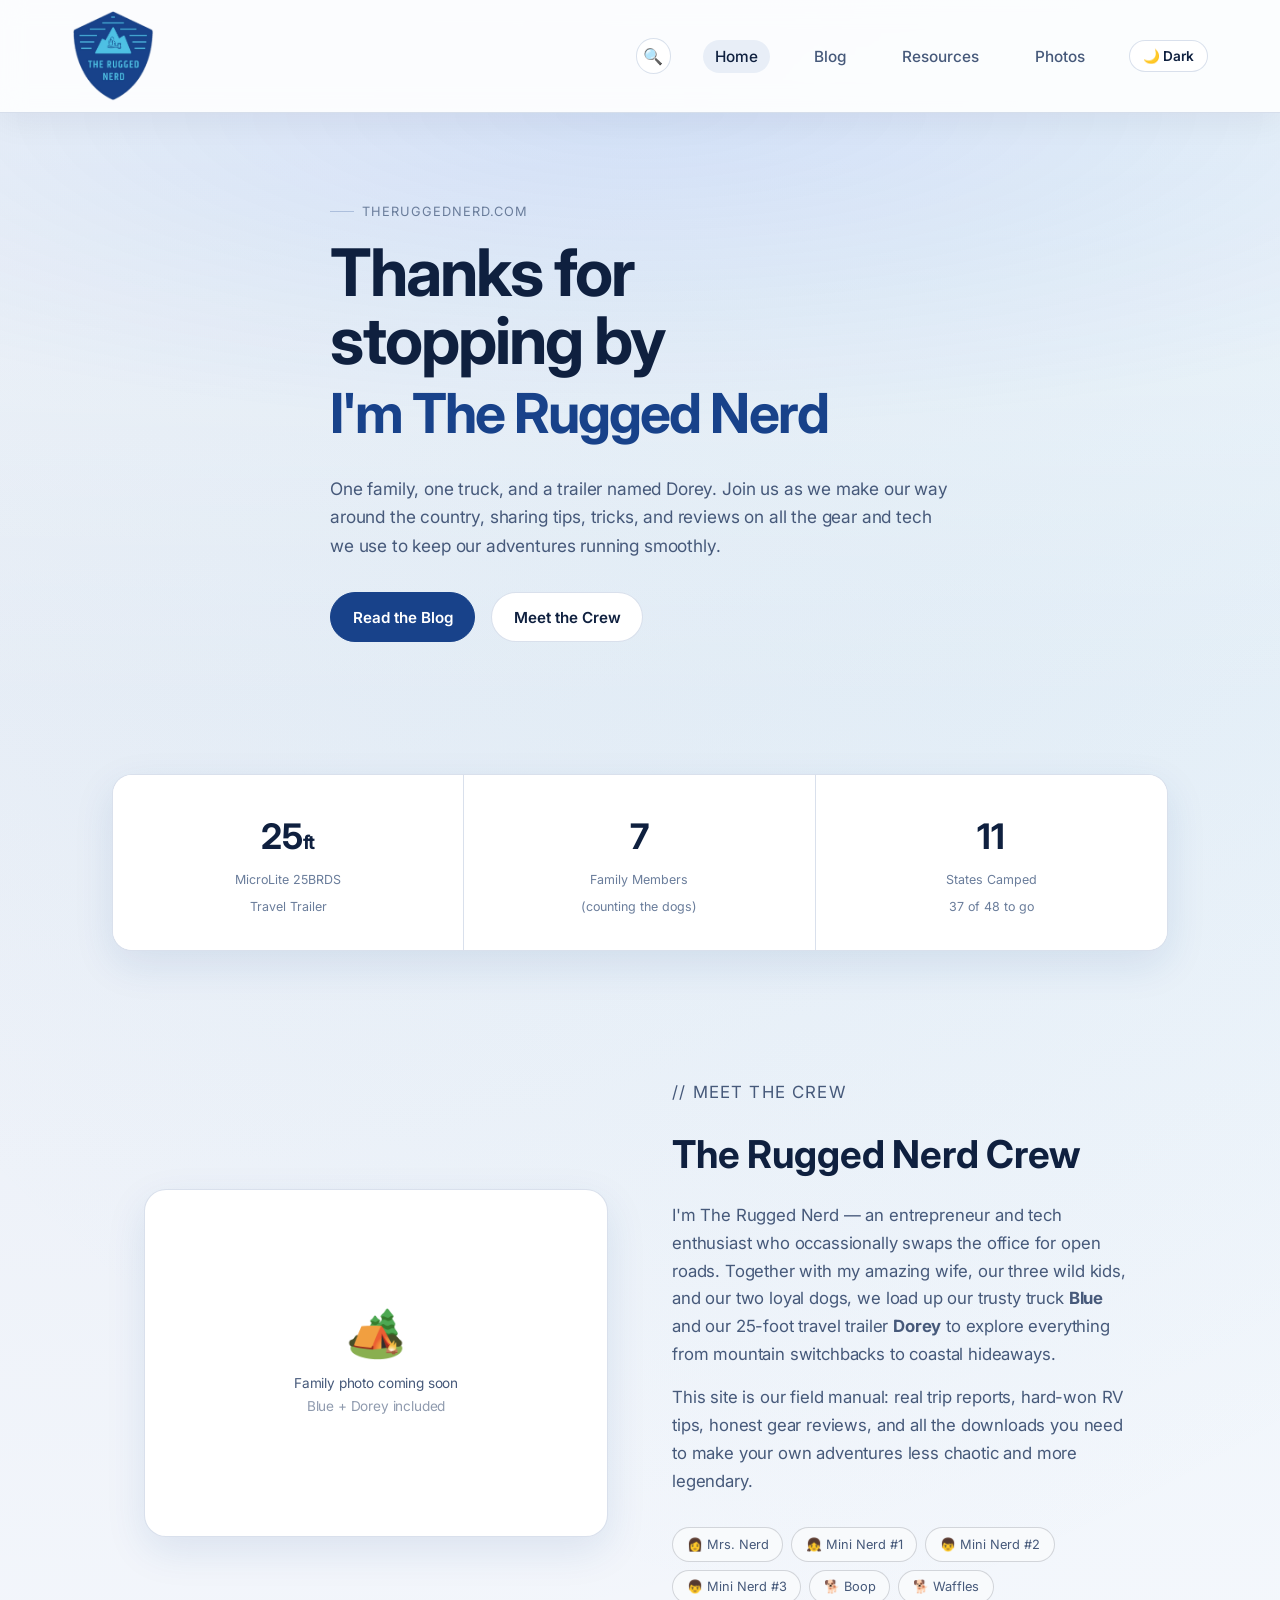
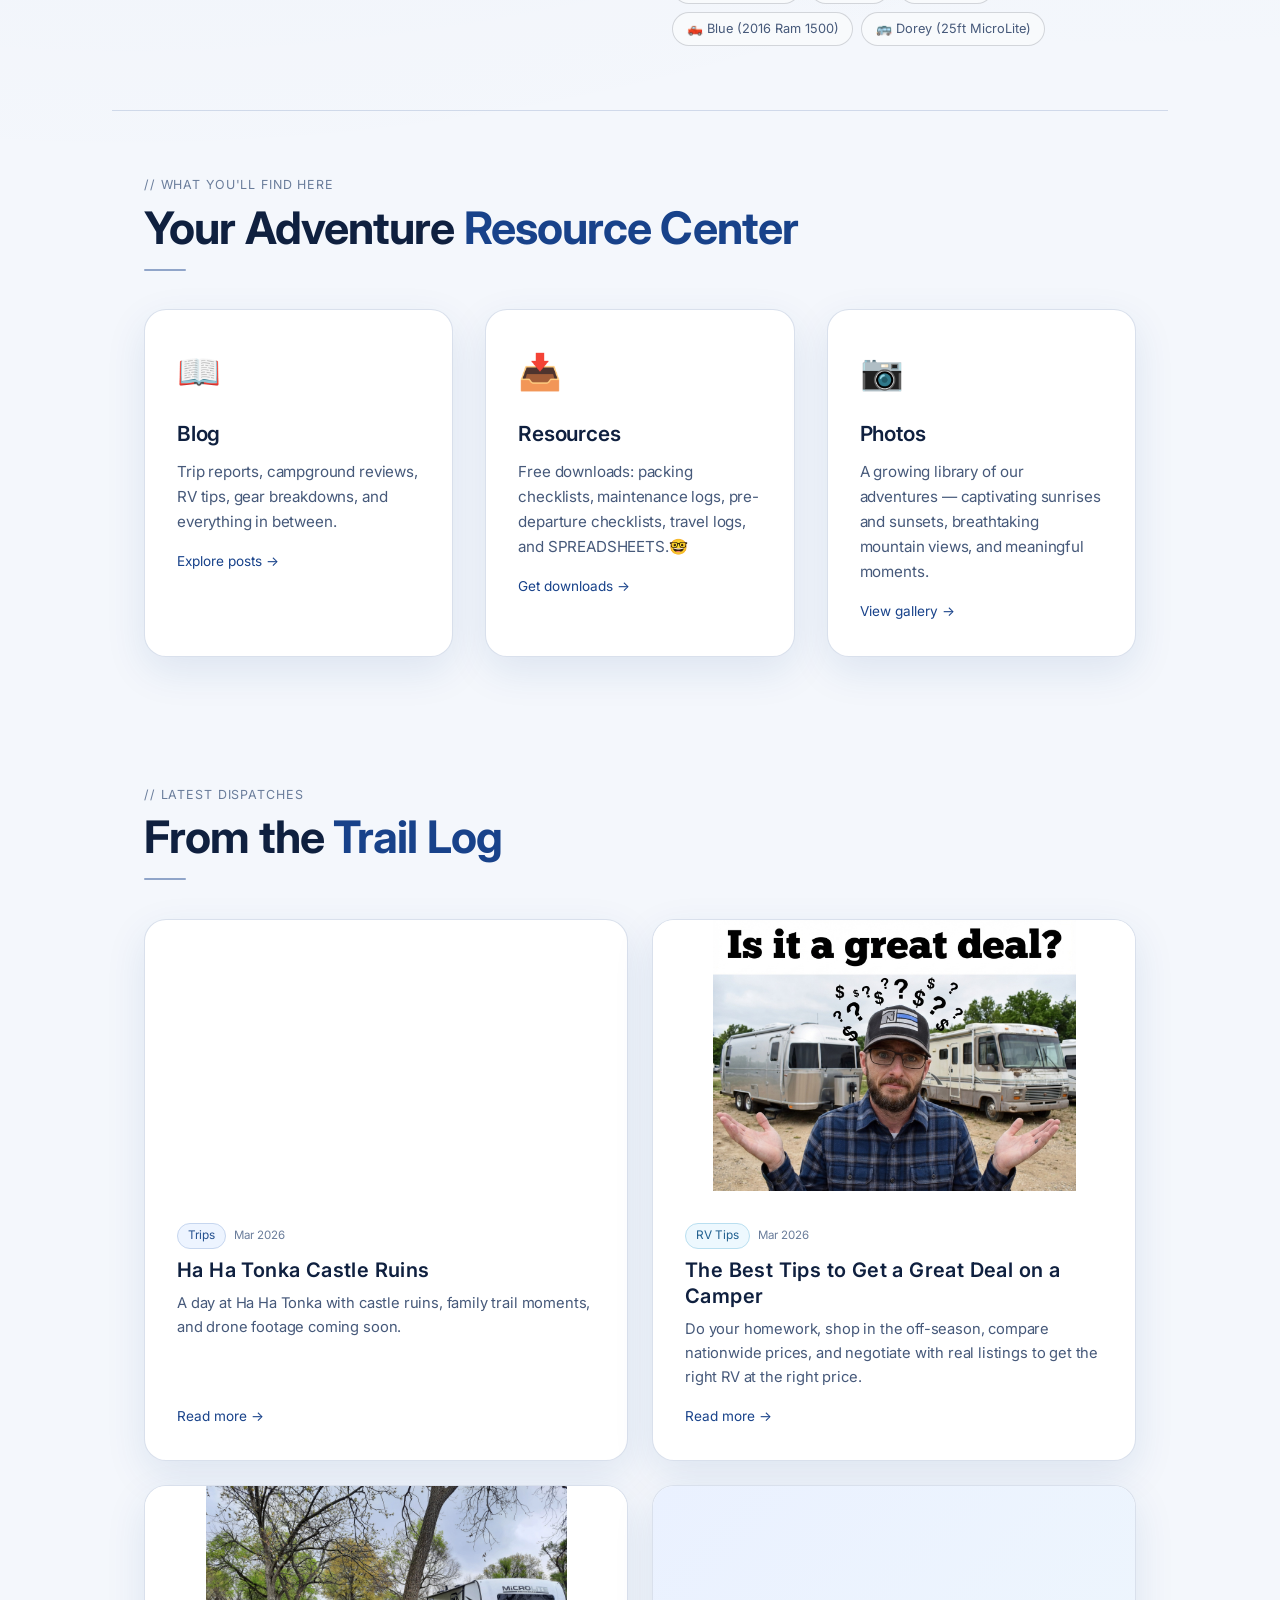
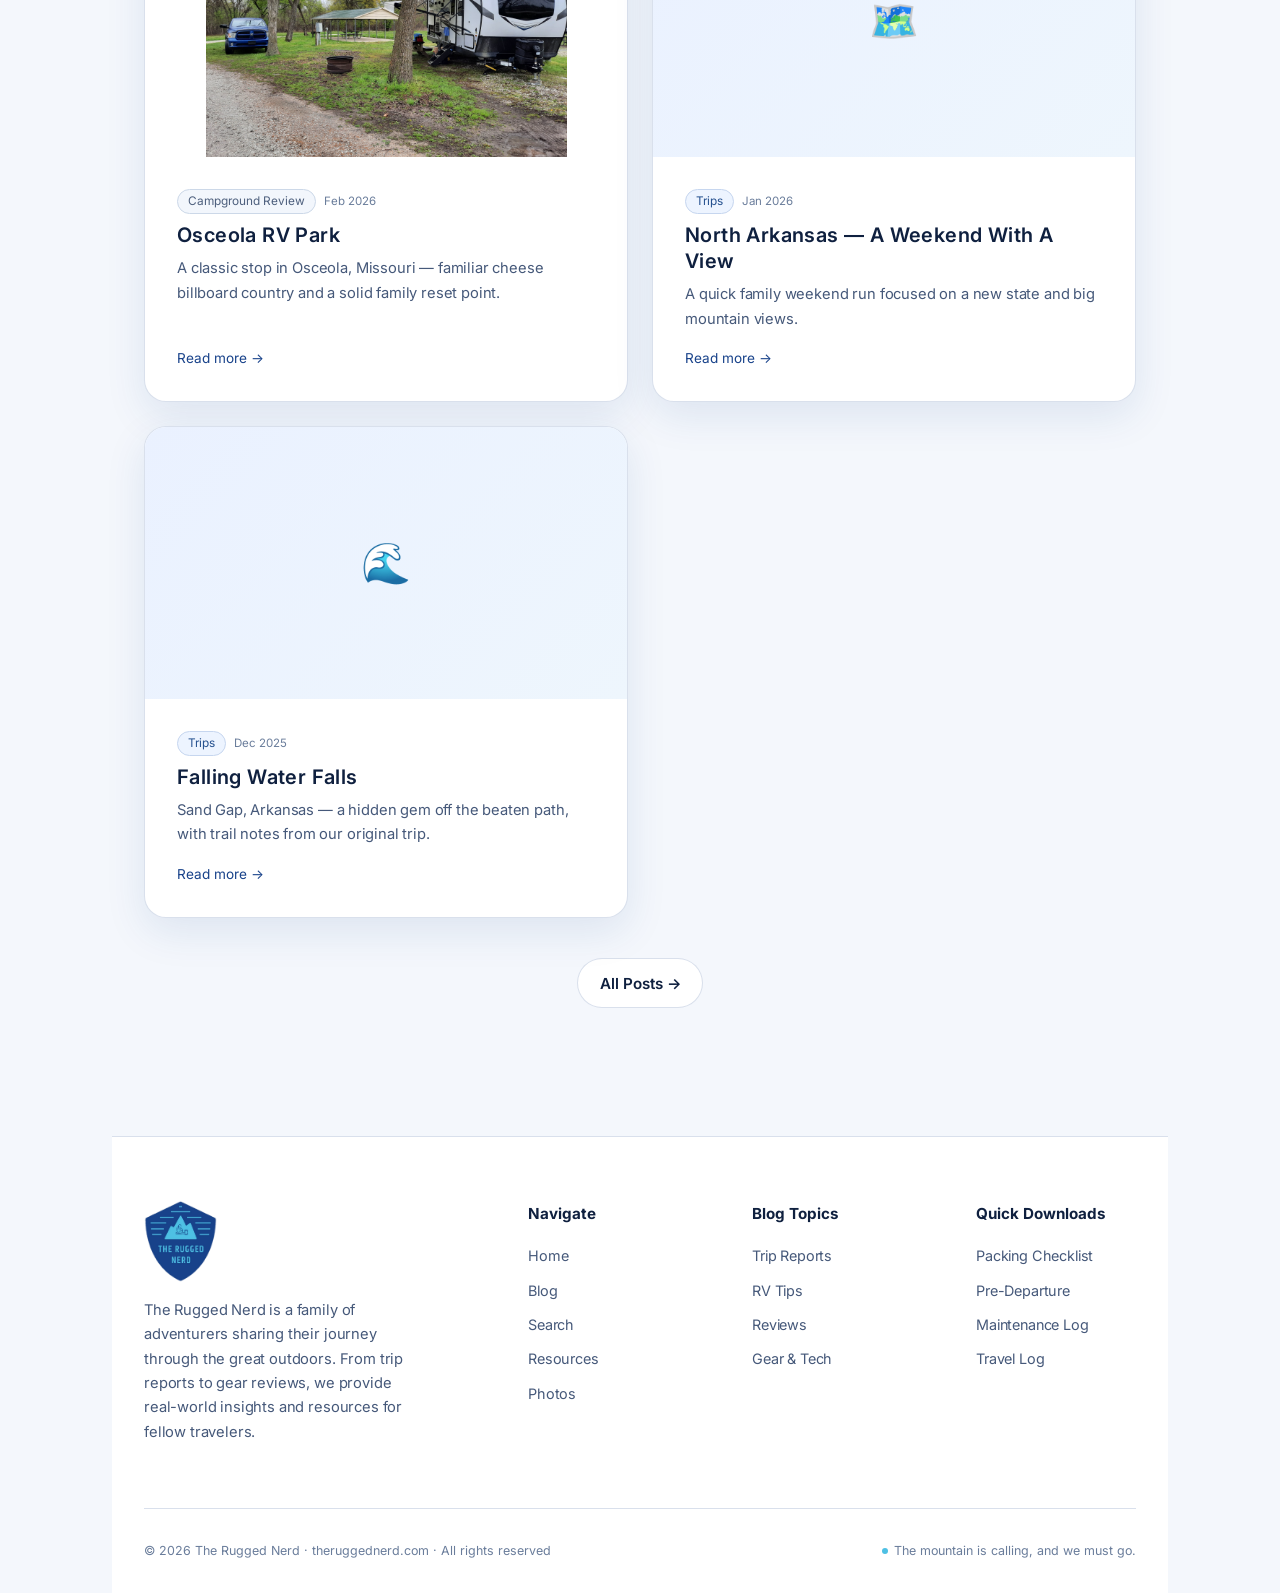
==== commit 0178cd0a: "osceola image" ====
--- a/index.html
+++ b/index.html
@@ -257,7 +257,11 @@
           </a>
 
           <a href="blog/osceola-rv-park.html" class="blog-card" data-cat="reviews">
-            <div class="blog-card-image">🧀</div>
+            <div
+              class="blog-card-image"
+              style="background: var(--color-bg-card) url('images/photos/Osceola.jpg') center/contain no-repeat"
+              aria-hidden="true"
+            ></div>
             <div class="blog-card-body">
               <div class="blog-card-meta">
                 <span class="blog-cat reviews">Campground Review</span>
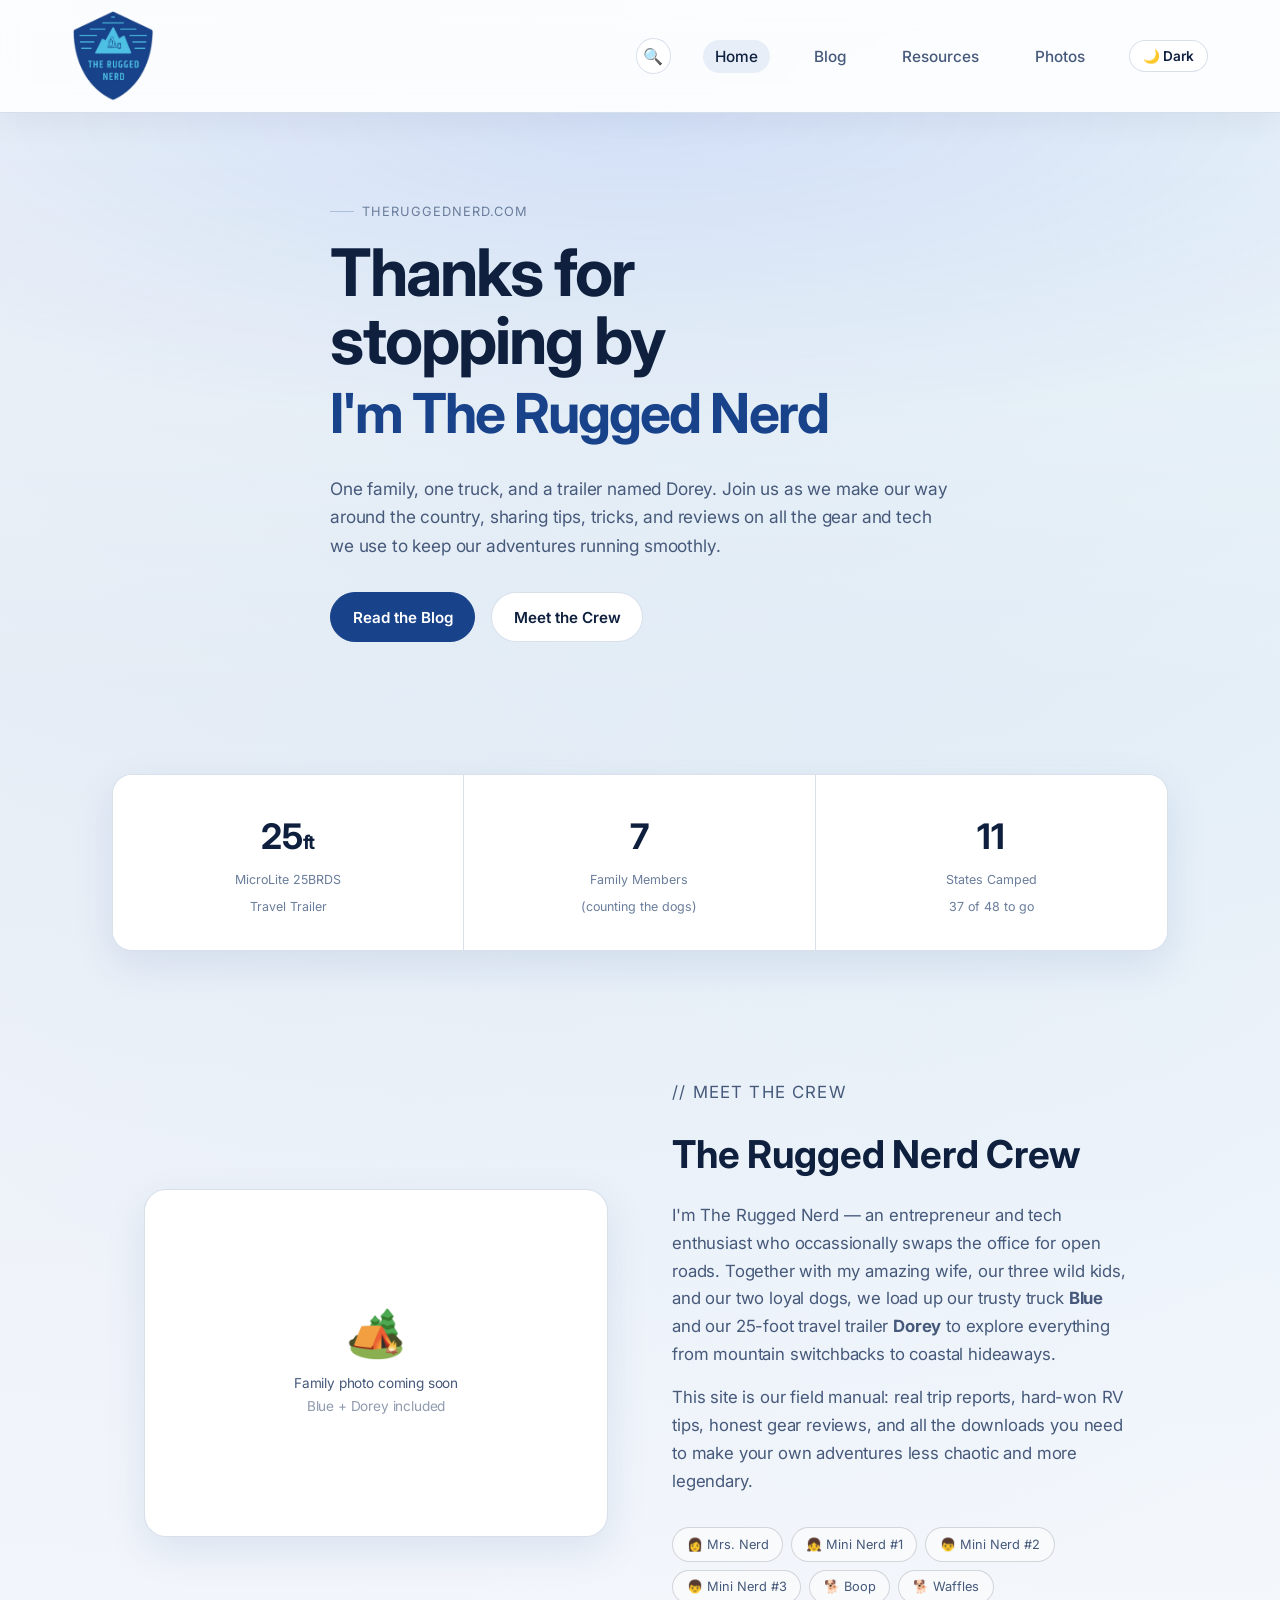
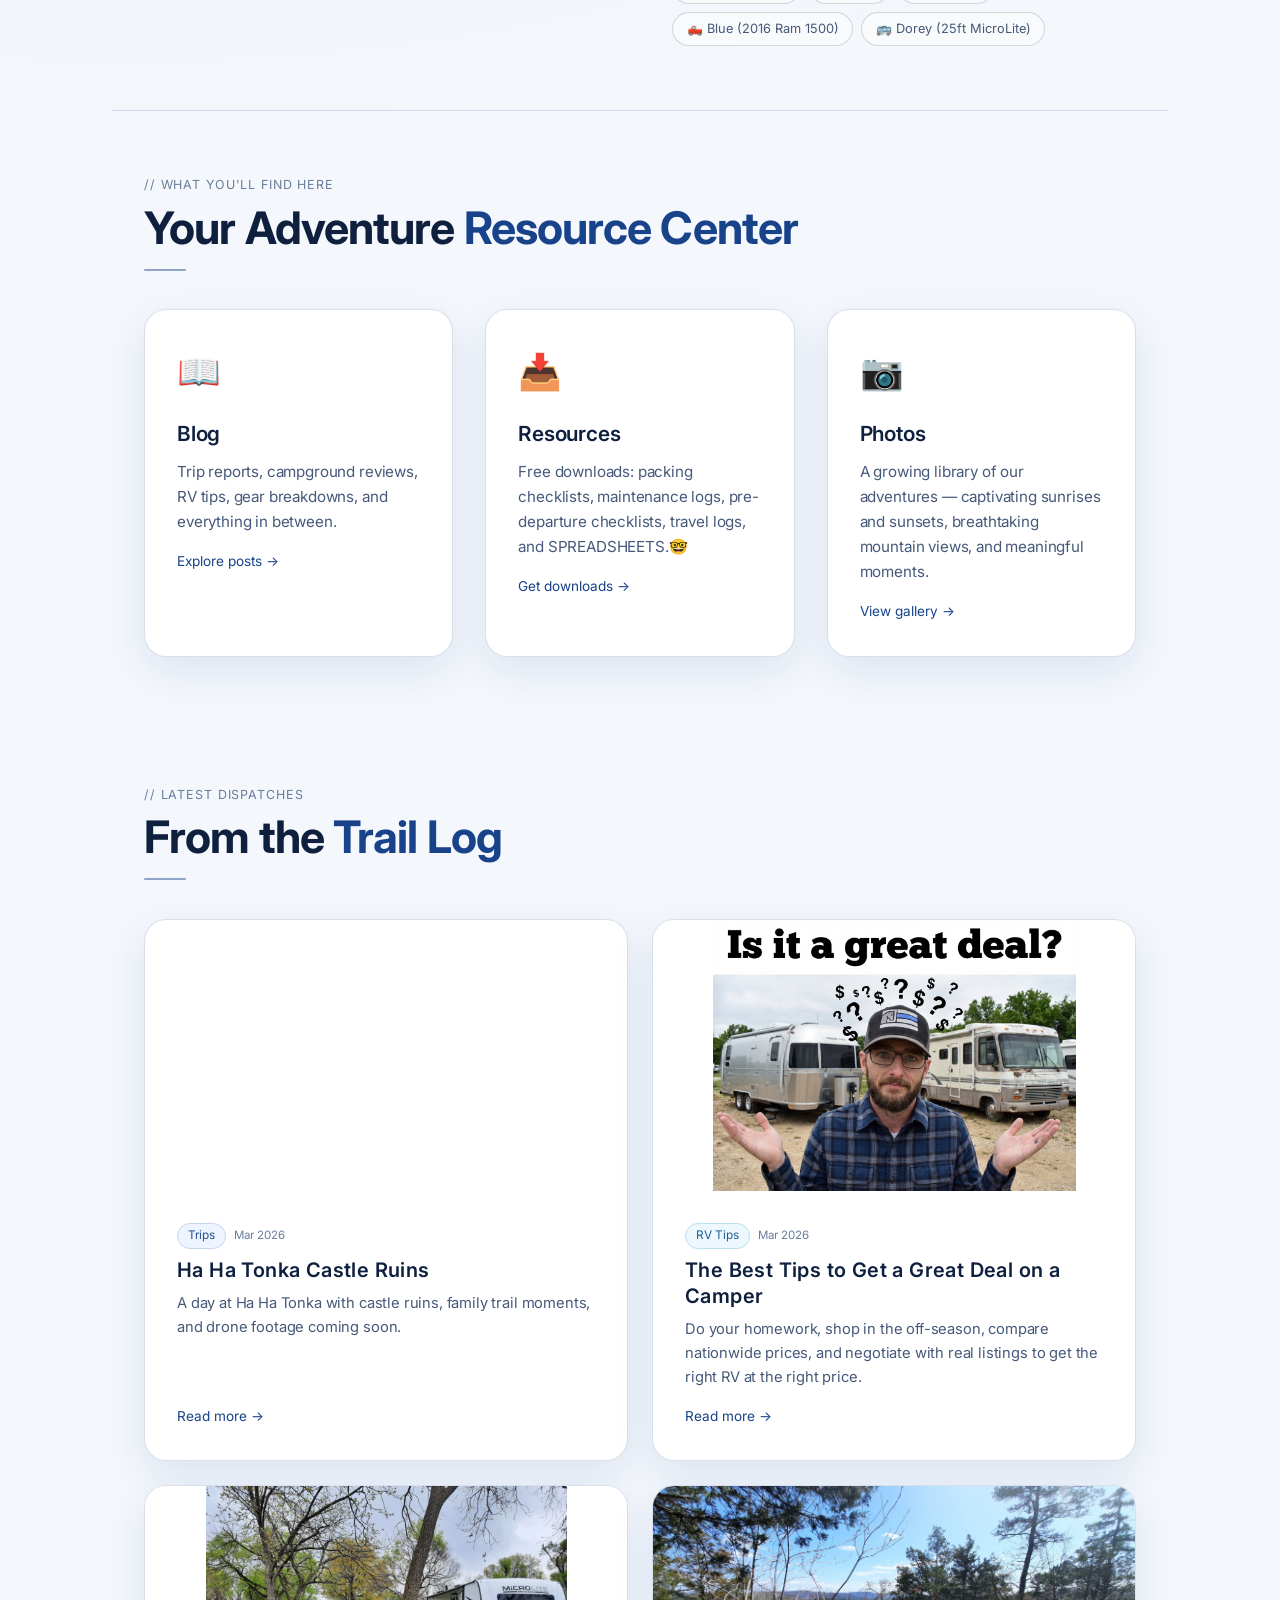
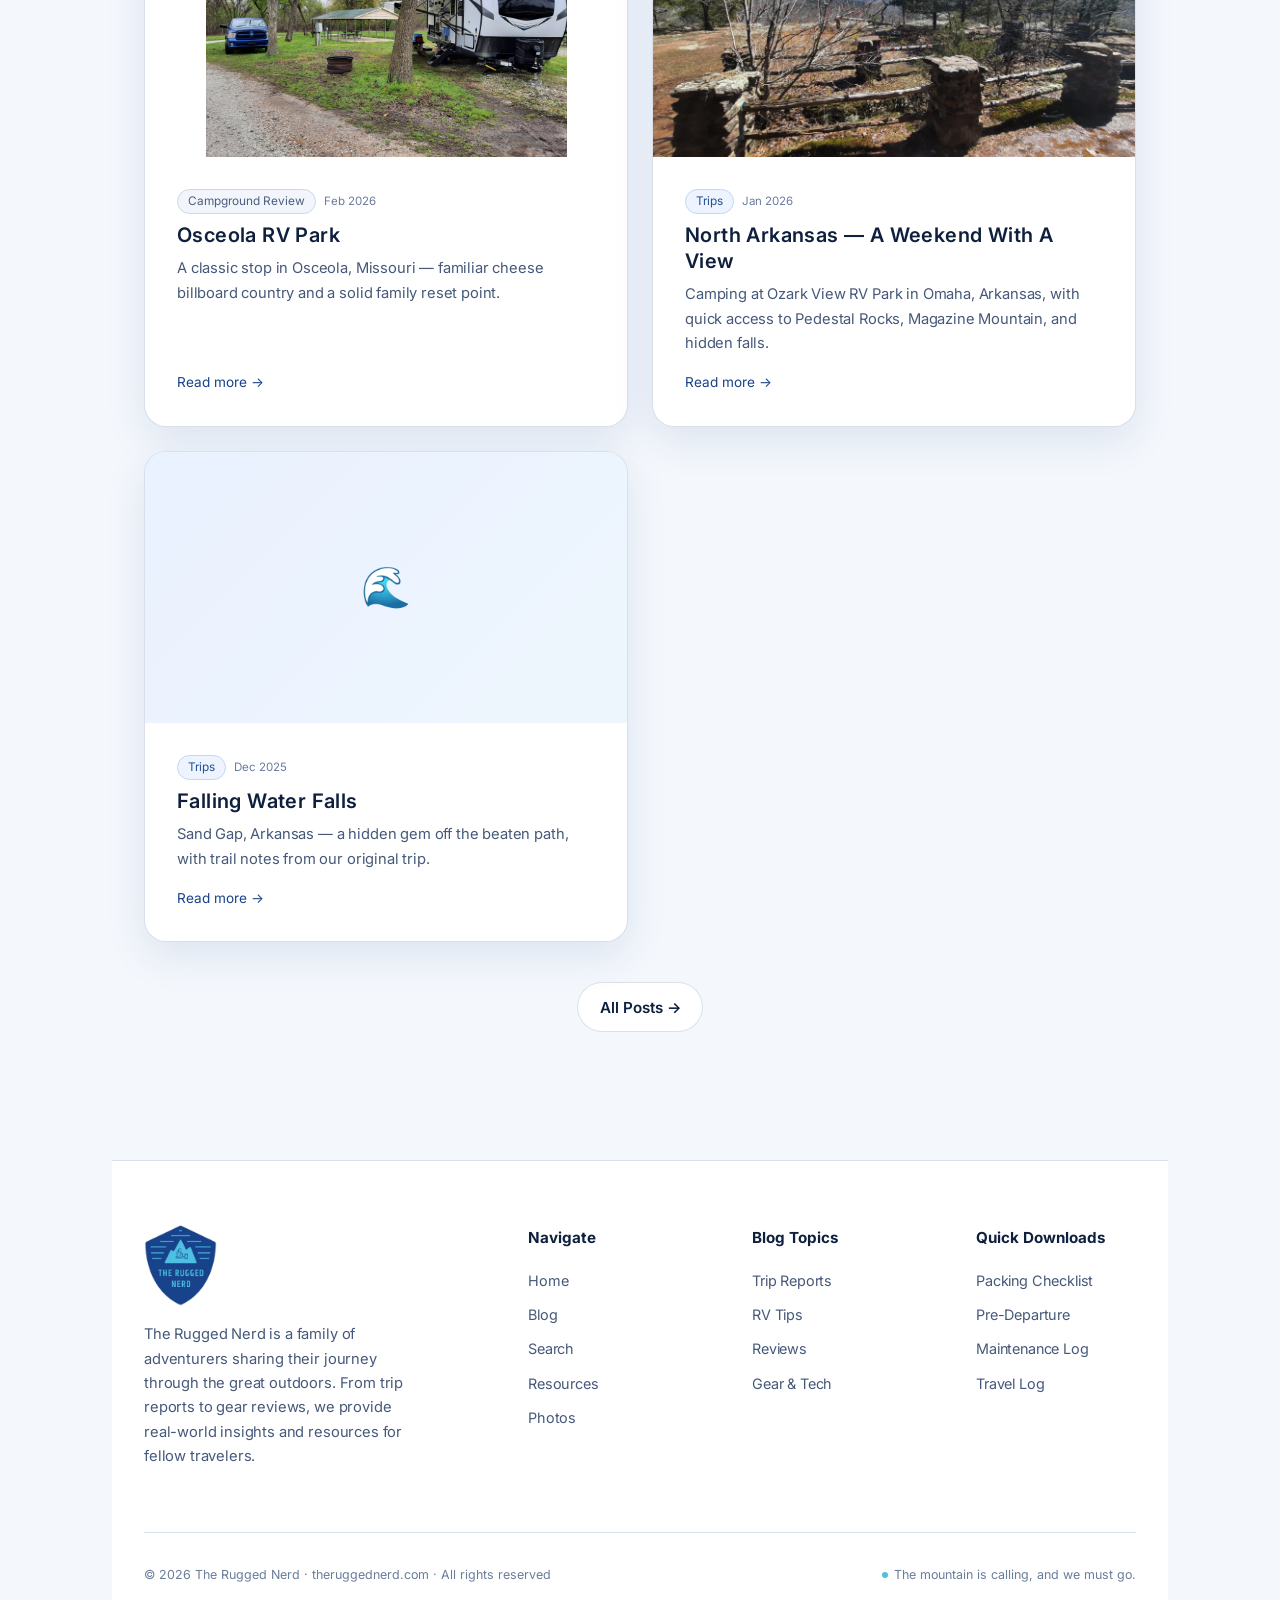
==== commit 805857a3: "Arkansas images and text update" ====
--- a/index.html
+++ b/index.html
@@ -281,7 +281,11 @@
             class="blog-card"
             data-cat="trips"
           >
-            <div class="blog-card-image">🗺️</div>
+            <div
+              class="blog-card-image"
+              style="background: var(--color-bg-card) url('images/photos/Arkansas/magazine_mountain.jpg') center/contain no-repeat"
+              aria-hidden="true"
+            ></div>
             <div class="blog-card-body">
               <div class="blog-card-meta">
                 <span class="blog-cat trips">Trips</span>
@@ -289,8 +293,8 @@
               </div>
               <h3>North Arkansas — A Weekend With A View</h3>
               <p>
-                A quick family weekend run focused on a new state and big
-                mountain views.
+                Camping at Ozark View RV Park in Omaha, Arkansas, with quick
+                access to Pedestal Rocks, Magazine Mountain, and hidden falls.
               </p>
               <span class="read-more">Read more →</span>
             </div>
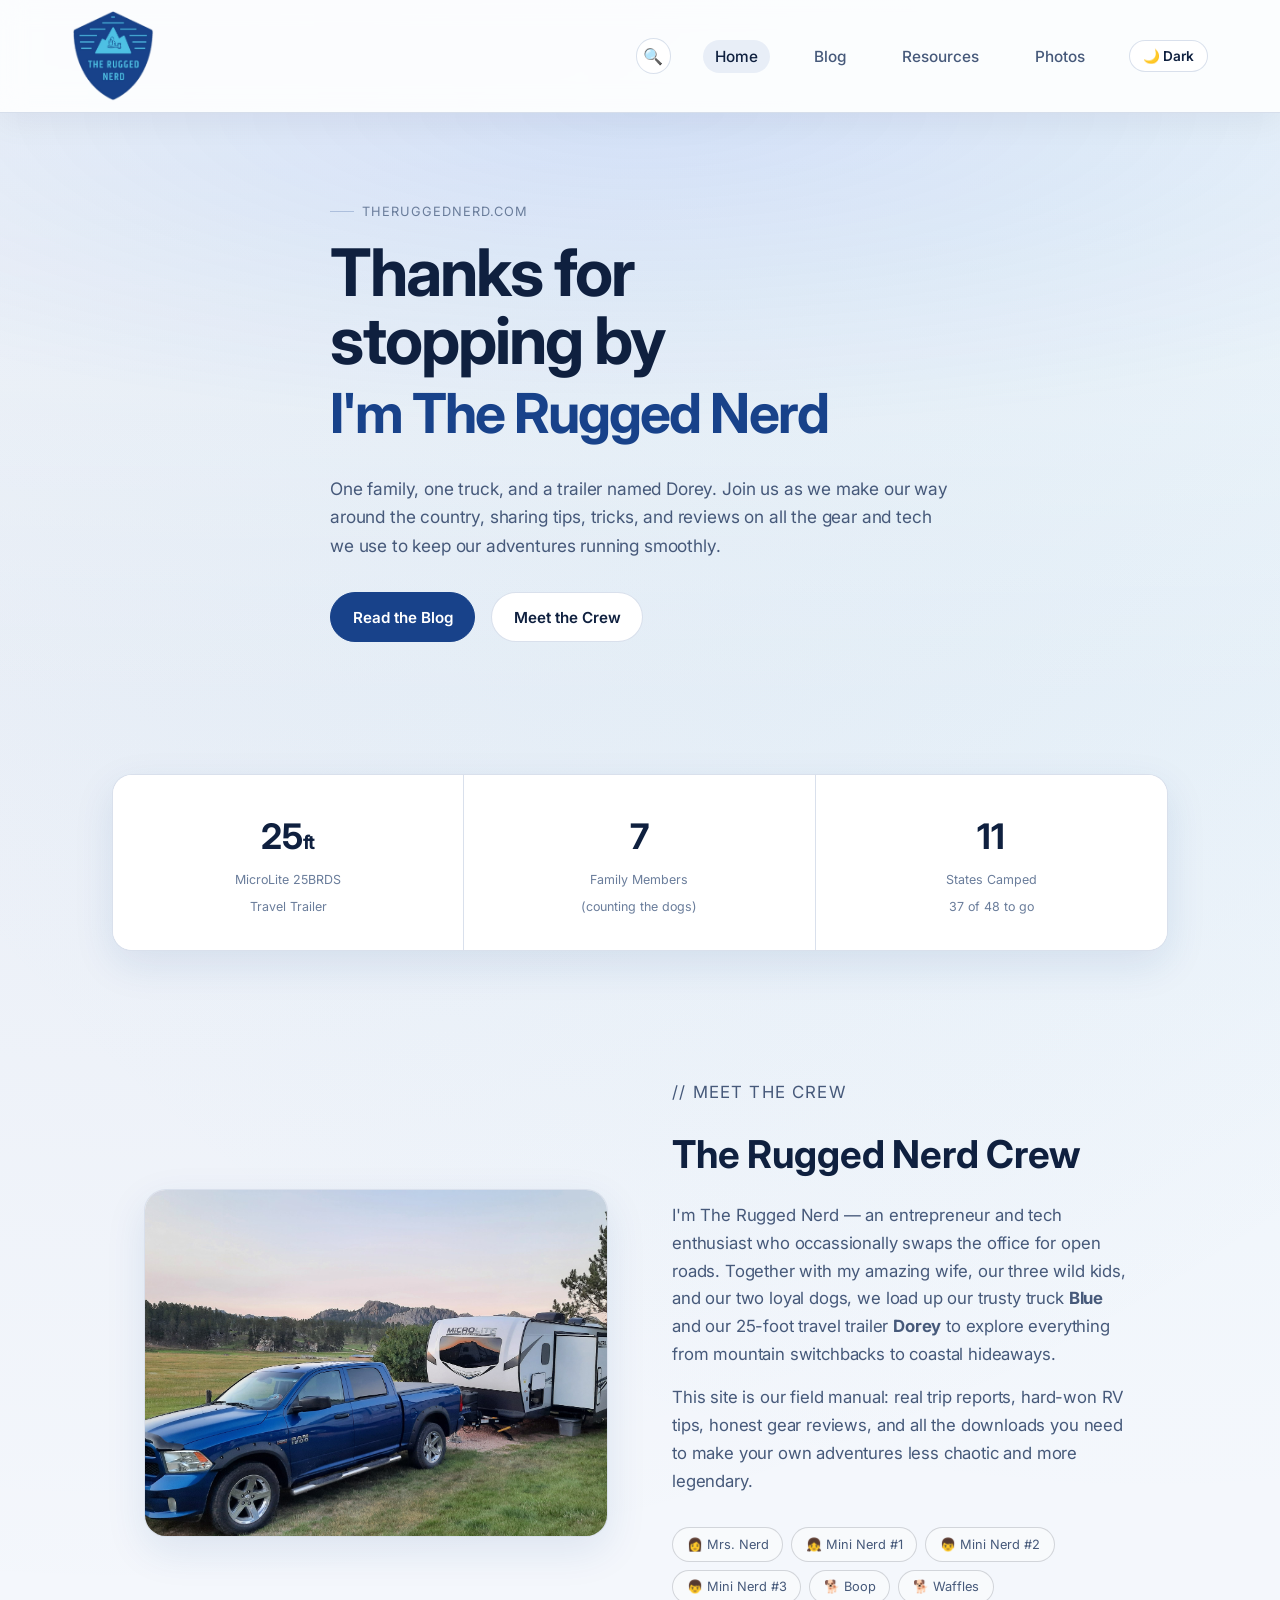
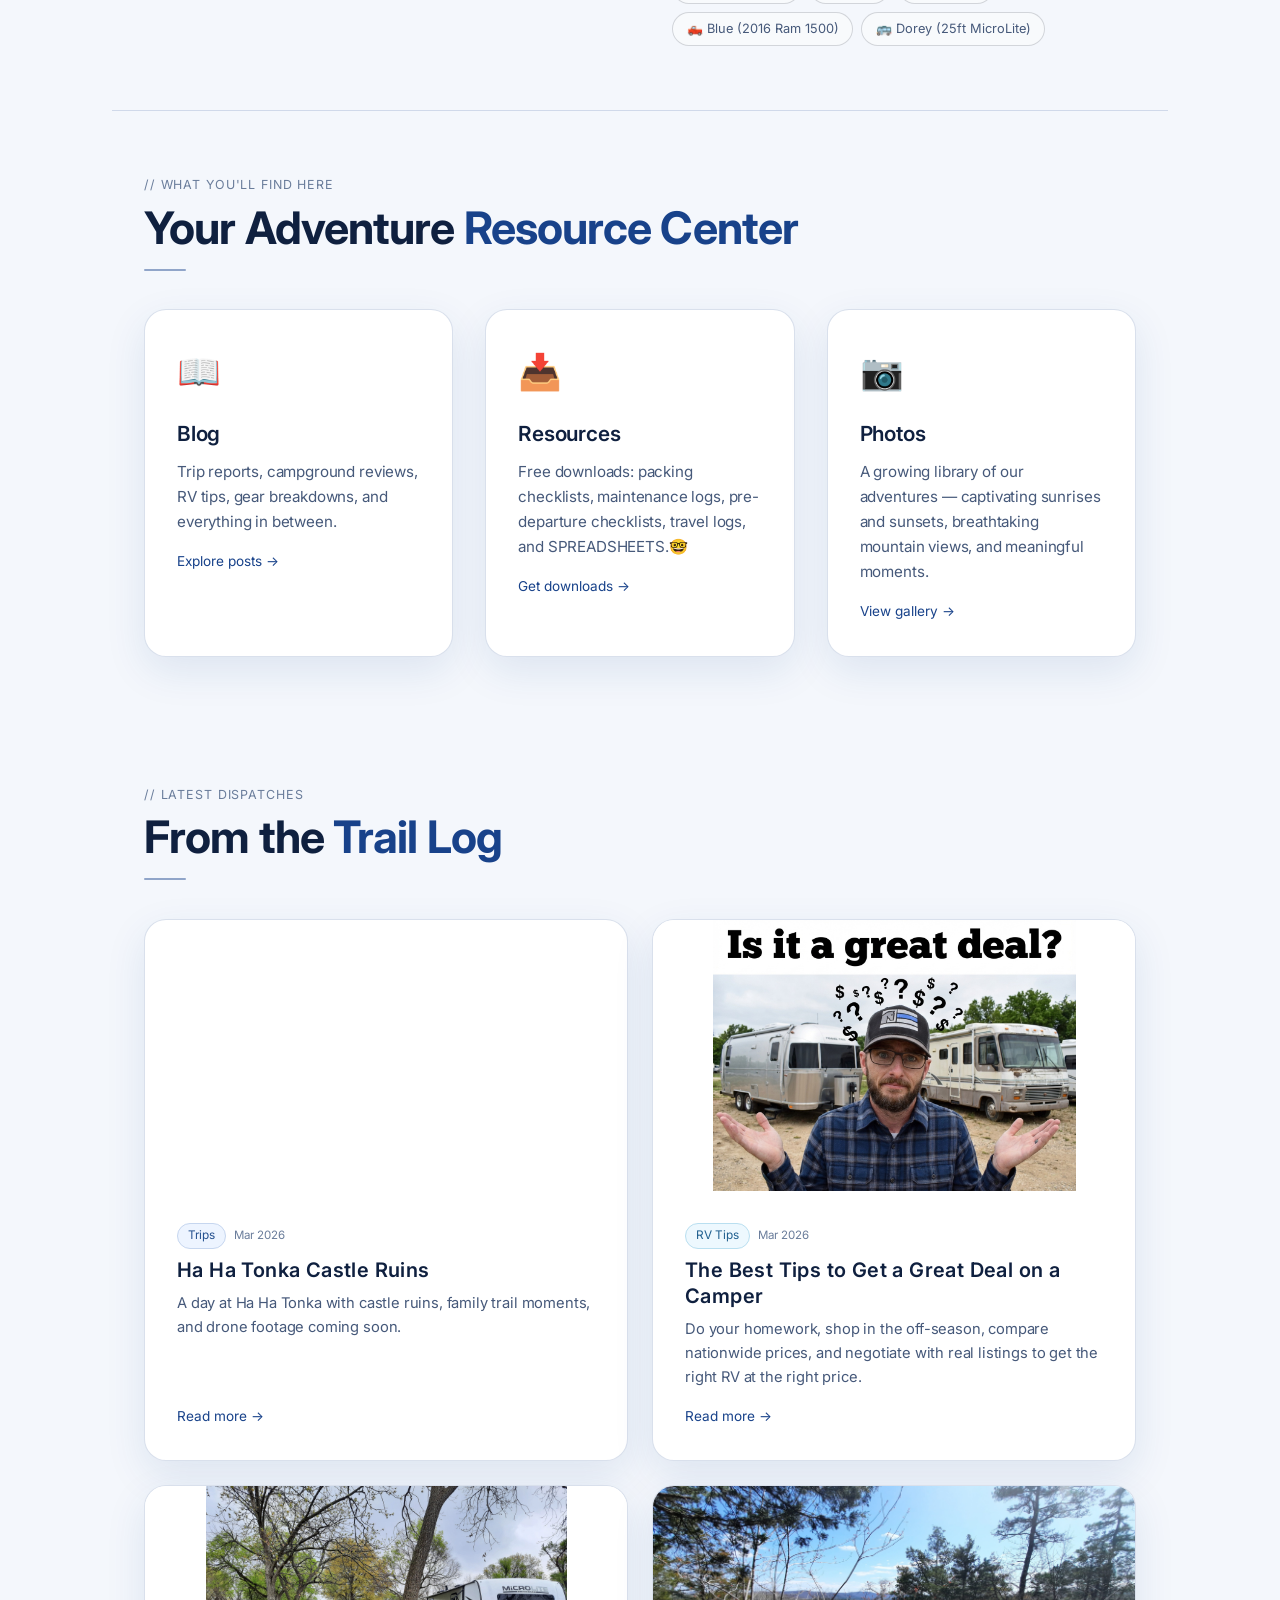
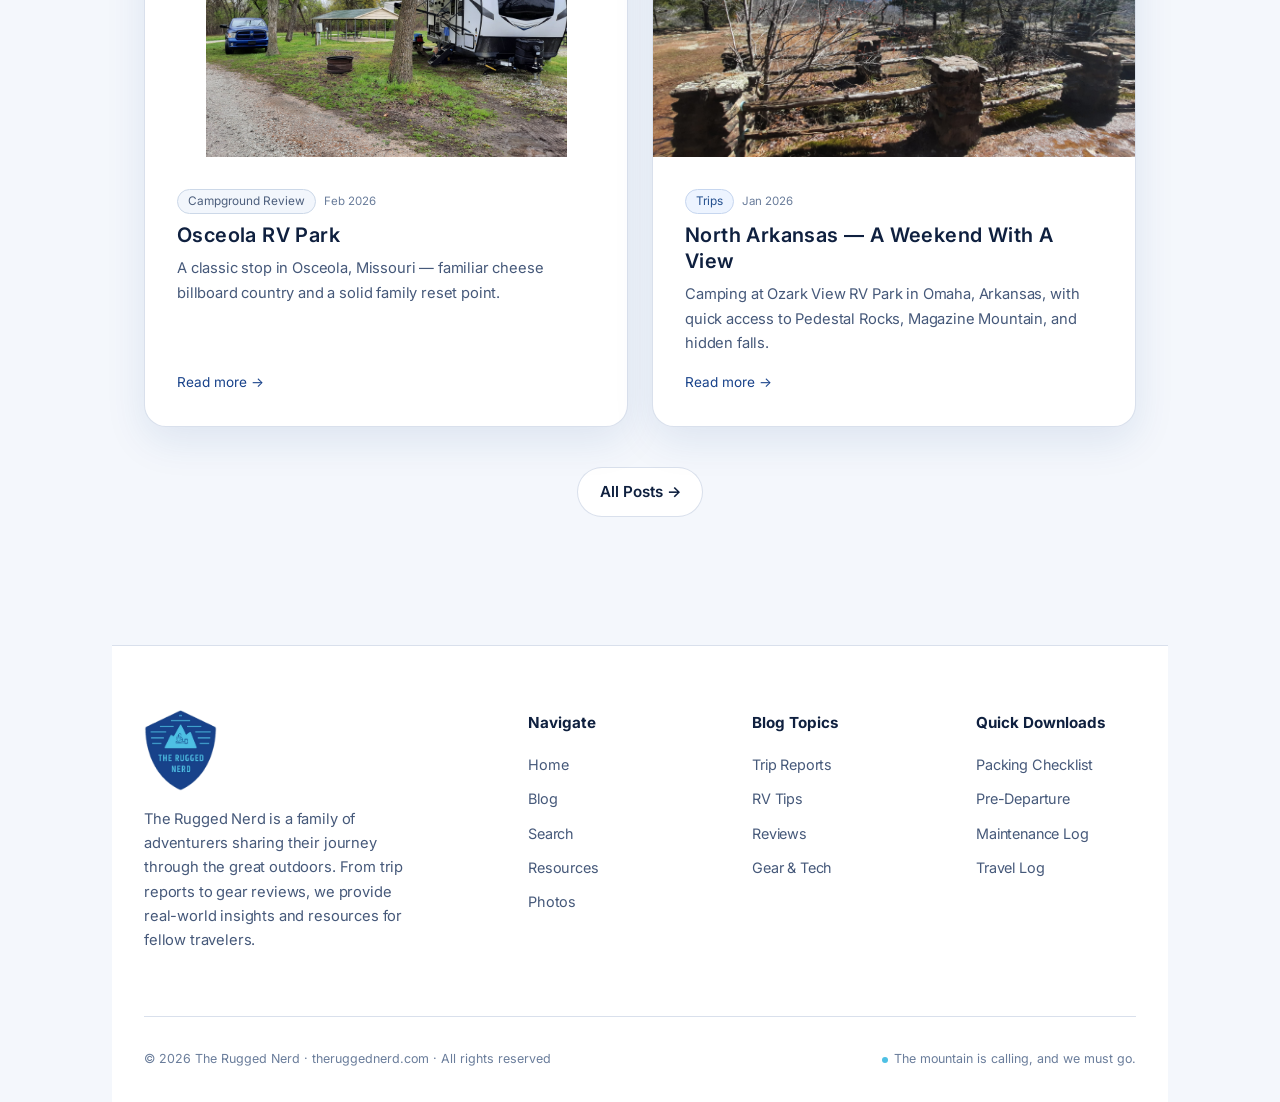
==== commit e08e0ad6: "Add truck photo and remove falling water falls" ====
--- a/index.html
+++ b/index.html
@@ -117,12 +117,11 @@
         <div class="family-grid">
           <div class="family-image-block">
             <div class="family-placeholder-img">
-              <span class="placeholder-icon">🏕️</span>
-              <span style="padding: 0 1.5rem"
-                >Family photo coming soon<br /><span style="opacity: 0.6"
-                  >Blue + Dorey included</span
-                ></span
-              >
+              <img
+                src="images/photos/blue_dorey_sd.jpg"
+                alt="The Rugged Nerd family with Blue and Dorey"
+                loading="lazy"
+              />
             </div>
           </div>
 
@@ -218,7 +217,7 @@
           <a href="blog/ha-ha-tonka-castle-ruins.html" class="blog-card" data-cat="trips">
             <div
               class="blog-card-image"
-              style="background: url('images/photos/DSC_0075.JPG') center/cover no-repeat"
+              style="background: url('images/photos/ha-ha-tonka-castle-ruins/DSC_0075.JPG') center/cover no-repeat"
               aria-hidden="true"
             ></div>
             <div class="blog-card-body">
@@ -238,7 +237,7 @@
           <a href="blog/camper-deal-tips.html" class="blog-card" data-cat="tips">
             <div
               class="blog-card-image"
-              style="background: var(--color-bg-card) url('images/photos/deal.jpg') center/contain no-repeat"
+              style="background: var(--color-bg-card) url('images/photos/camper-deal-tips/deal.jpg') center/contain no-repeat"
               aria-hidden="true"
             ></div>
             <div class="blog-card-body">
@@ -259,7 +258,7 @@
           <a href="blog/osceola-rv-park.html" class="blog-card" data-cat="reviews">
             <div
               class="blog-card-image"
-              style="background: var(--color-bg-card) url('images/photos/Osceola.jpg') center/contain no-repeat"
+              style="background: var(--color-bg-card) url('images/photos/osceola-rv-park/Osceola.jpg') center/contain no-repeat"
               aria-hidden="true"
             ></div>
             <div class="blog-card-body">
@@ -283,7 +282,7 @@
           >
             <div
               class="blog-card-image"
-              style="background: var(--color-bg-card) url('images/photos/Arkansas/magazine_mountain.jpg') center/contain no-repeat"
+              style="background: var(--color-bg-card) url('images/photos/north-arkansas-a-weekend-with-a-view/magazine_mountain.jpg') center/contain no-repeat"
               aria-hidden="true"
             ></div>
             <div class="blog-card-body">
@@ -300,21 +299,6 @@
             </div>
           </a>
 
-          <a href="blog/falling-water-falls.html" class="blog-card" data-cat="trips">
-            <div class="blog-card-image">🌊</div>
-            <div class="blog-card-body">
-              <div class="blog-card-meta">
-                <span class="blog-cat trips">Trips</span>
-                <span class="blog-date">Dec 2025</span>
-              </div>
-              <h3>Falling Water Falls</h3>
-              <p>
-                Sand Gap, Arkansas — a hidden gem off the beaten path, with
-                trail notes from our original trip.
-              </p>
-              <span class="read-more">Read more →</span>
-            </div>
-          </a>
         </div>
 
         <div style="text-align: center; margin-top: 2.5rem">
--- a/css/styles.css
+++ b/css/styles.css
@@ -488,6 +488,13 @@
   line-height: 1;
 }
 
+.family-placeholder-img img {
+  width: 100%;
+  height: 100%;
+  object-fit: cover;
+  display: block;
+}
+
 /* Corner accent lines */
 .family-placeholder-img::before,
 .family-placeholder-img::after {
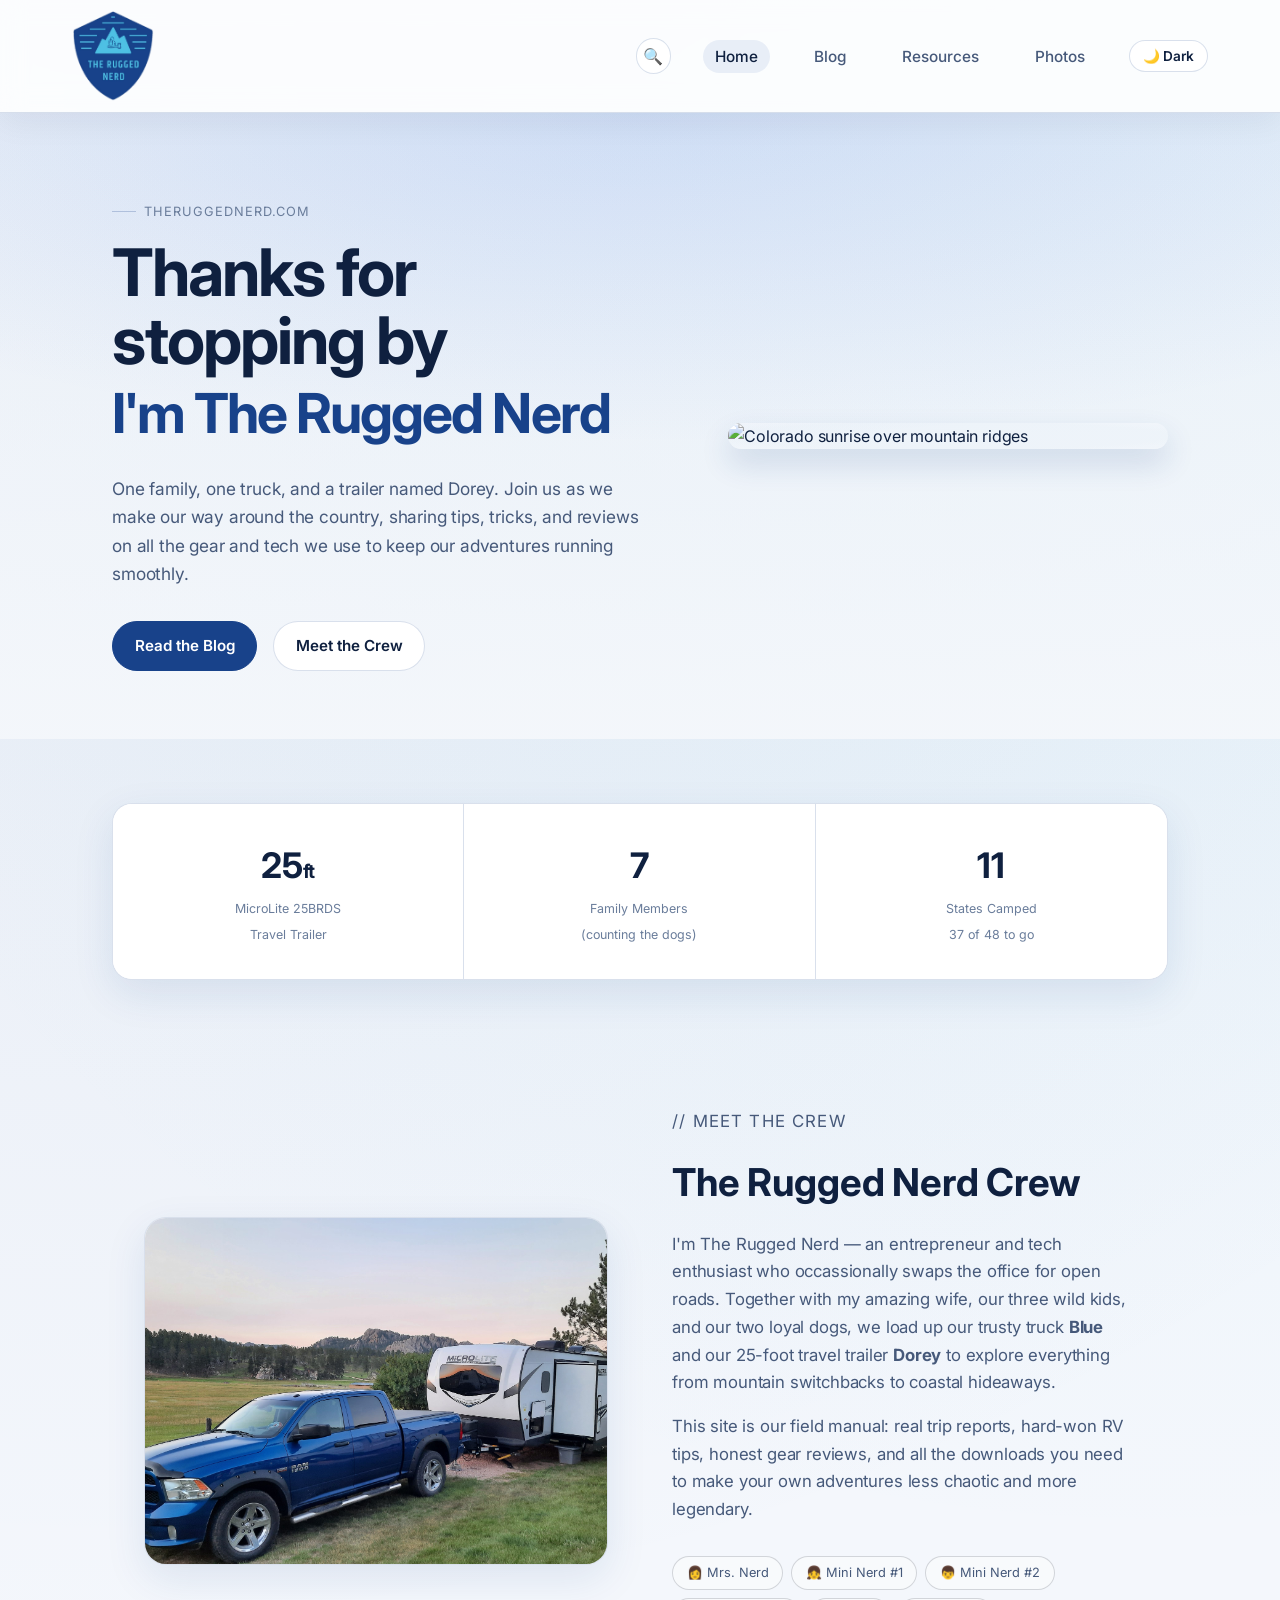
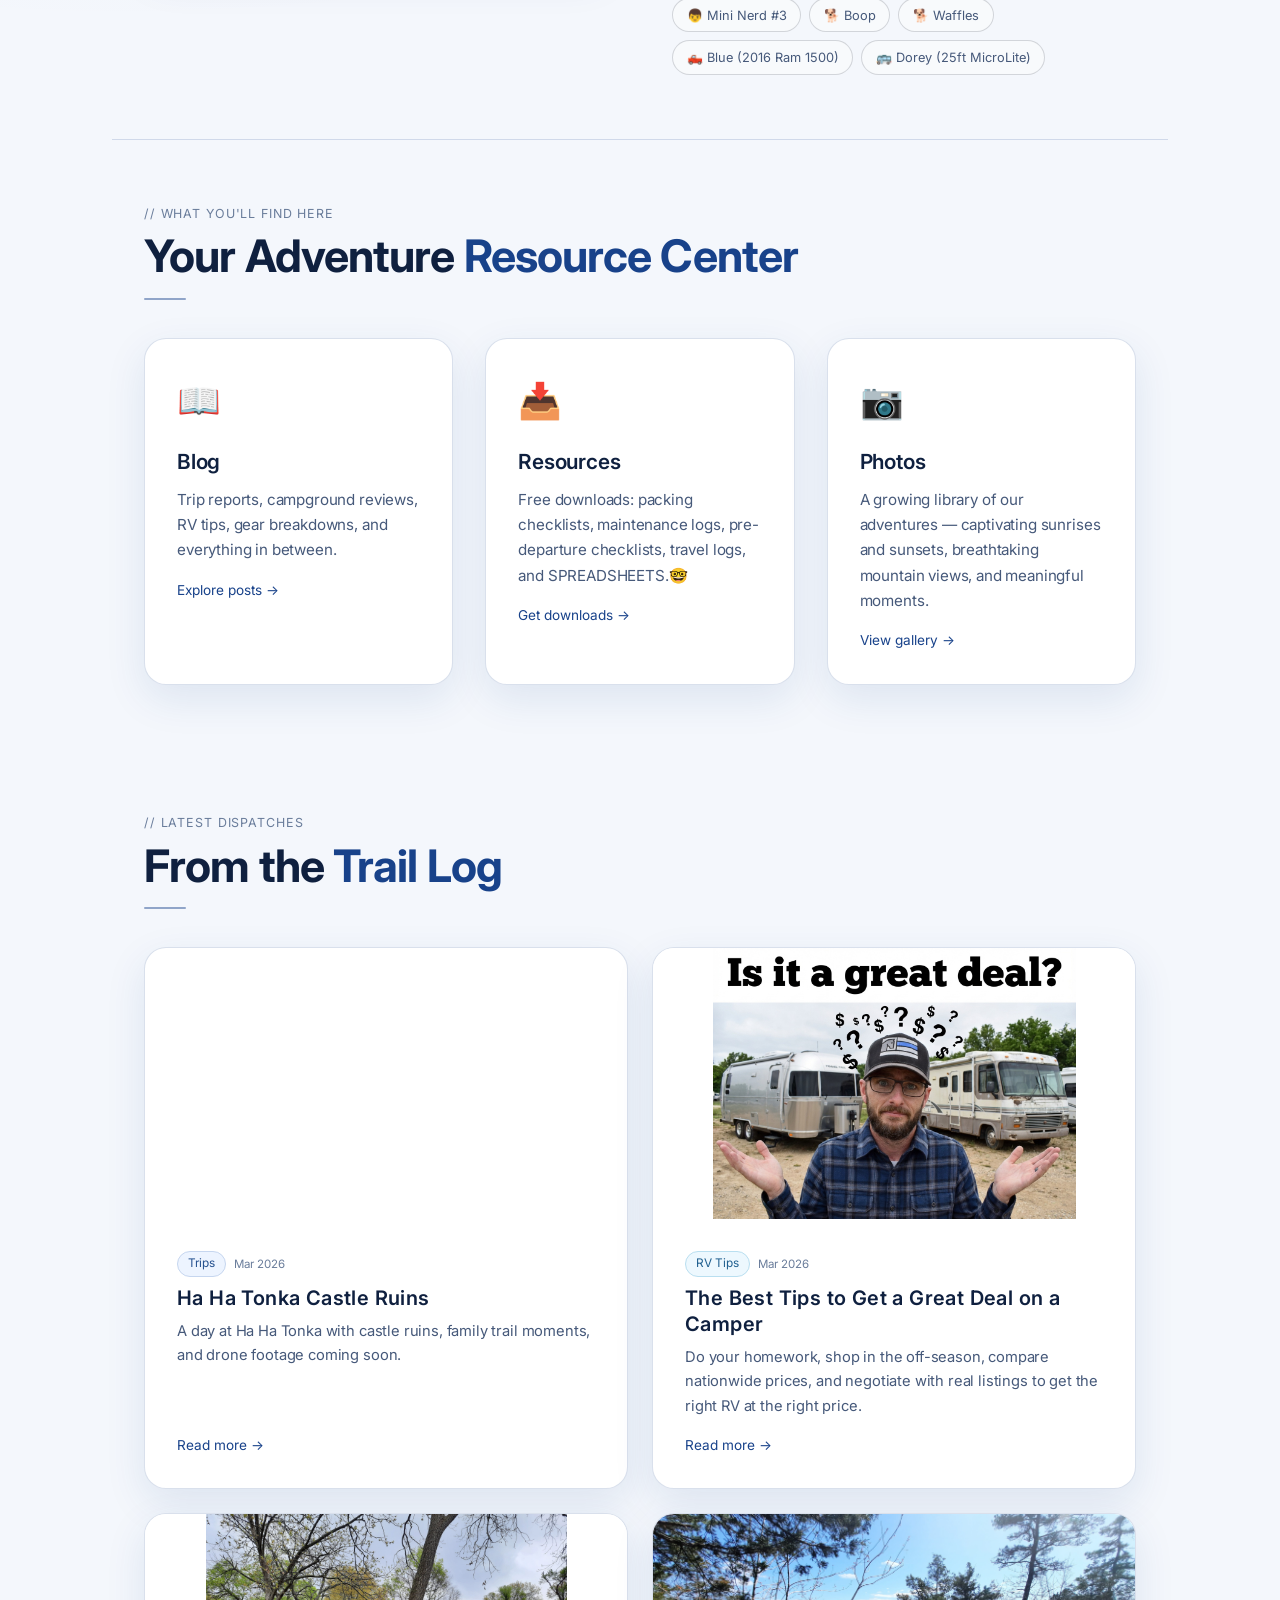
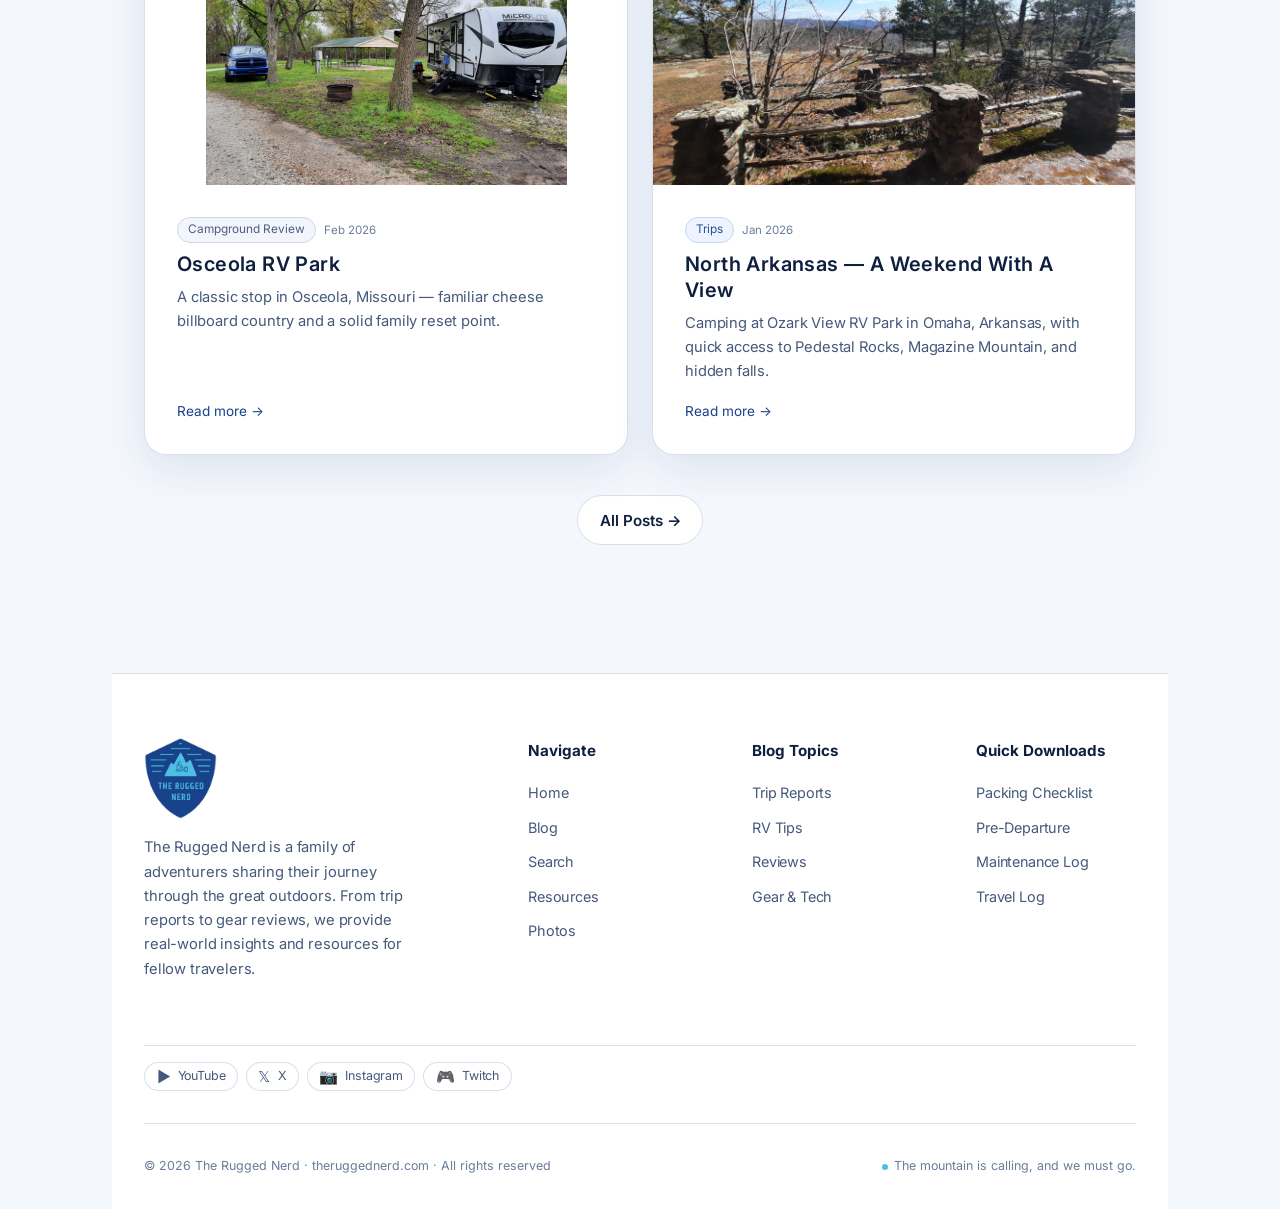
==== commit 0b77f669: "social media and sun photo" ====
--- a/index.html
+++ b/index.html
@@ -64,7 +64,7 @@
     <!-- ══════════════════════ HERO ══════════════════════ -->
     <section class="hero">
       <div class="hero-bg" aria-hidden="true"></div>
-      <div class="container">
+      <div class="container hero-layout">
         <div class="hero-content">
           <p class="hero-eyebrow">theruggednerd.com</p>
           <h1>
@@ -82,6 +82,14 @@
             <a href="#family" class="btn btn-outline">Meet the Crew</a>
           </div>
         </div>
+
+        <figure class="hero-photo-frame">
+          <img
+            src="images/photos/colorado_sun.JPG"
+            alt="Colorado sunrise over mountain ridges"
+            loading="eager"
+          />
+        </figure>
       </div>
     </section>
 
@@ -370,6 +378,49 @@
           </div>
         </div>
 
+        <div class="footer-social" aria-label="Social media links">
+          <a
+            class="social-link"
+            href="https://www.youtube.com/@theruggednerd"
+            target="_blank"
+            rel="noopener noreferrer"
+            aria-label="The Rugged Nerd on YouTube"
+          >
+            <span class="social-icon" aria-hidden="true">▶</span>
+            <span>YouTube</span>
+          </a>
+          <a
+            class="social-link"
+            href="https://x.com/theruggednerd"
+            target="_blank"
+            rel="noopener noreferrer"
+            aria-label="The Rugged Nerd on X"
+          >
+            <span class="social-icon" aria-hidden="true">𝕏</span>
+            <span>X</span>
+          </a>
+          <a
+            class="social-link"
+            href="https://www.instagram.com/theruggednerd/"
+            target="_blank"
+            rel="noopener noreferrer"
+            aria-label="The Rugged Nerd on Instagram"
+          >
+            <span class="social-icon" aria-hidden="true">📷</span>
+            <span>Instagram</span>
+          </a>
+          <a
+            class="social-link"
+            href="https://www.twitch.tv/theruggednerd"
+            target="_blank"
+            rel="noopener noreferrer"
+            aria-label="The Rugged Nerd on Twitch"
+          >
+            <span class="social-icon" aria-hidden="true">🎮</span>
+            <span>Twitch</span>
+          </a>
+        </div>
+
         <div class="footer-bottom">
           <span class="footer-copy"
             >© 2026 The Rugged Nerd · theruggednerd.com · All rights
--- a/css/styles.css
+++ b/css/styles.css
@@ -306,6 +306,57 @@
   max-width: 750px;
 }
 
+.hero-layout {
+  position: relative;
+  z-index: 2;
+  display: grid;
+  grid-template-columns: minmax(0, 1.08fr) minmax(280px, 0.92fr);
+  gap: clamp(1.25rem, 3.5vw, 2.8rem);
+  align-items: center;
+}
+
+.hero-photo-frame {
+  margin: 0;
+  position: relative;
+  width: min(36vw, 440px);
+  max-width: 100%;
+  justify-self: end;
+  border-radius: 24px;
+  overflow: hidden;
+  border: none;
+  background: transparent;
+  box-shadow: 0 14px 30px rgba(24, 66, 138, 0.16);
+  isolation: isolate;
+}
+
+.hero-photo-frame img {
+  width: 100%;
+  height: auto;
+  object-fit: initial;
+  object-position: center top;
+  display: block;
+  filter: none;
+}
+
+.hero-photo-frame::before {
+  content: "";
+  position: absolute;
+  inset: 0;
+  pointer-events: none;
+  z-index: 2;
+  background: radial-gradient(
+    ellipse 88% 92% at 50% 50%,
+    rgba(244, 247, 252, 0) 56%,
+    rgba(244, 247, 252, 0.48) 74%,
+    rgba(244, 247, 252, 0.8) 88%,
+    rgba(244, 247, 252, 1) 100%
+  );
+}
+
+.hero-photo-frame::after {
+  content: none;
+}
+
 .hero-eyebrow {
   font-family: var(--font-mono);
   font-size: 0.85rem;
@@ -1363,6 +1414,48 @@
   color: var(--color-accent);
 }
 
+.footer-social {
+  border-top: 1px solid var(--color-border);
+  padding-top: var(--space-md);
+  margin-bottom: var(--space-lg);
+  display: flex;
+  flex-wrap: wrap;
+  gap: var(--space-sm);
+}
+
+.social-link {
+  display: inline-flex;
+  align-items: center;
+  gap: 0.45rem;
+  padding: 0.38rem 0.72rem;
+  border-radius: 999px;
+  border: 1px solid var(--color-border);
+  background: var(--color-bg-card);
+  color: var(--color-text-muted);
+  font-family: var(--font-mono);
+  font-size: 0.78rem;
+  line-height: 1;
+  transition:
+    color 0.2s,
+    border-color 0.2s,
+    background 0.2s,
+    transform 0.2s;
+}
+
+.social-link:hover {
+  color: var(--color-accent);
+  border-color: rgba(24, 66, 138, 0.35);
+  background: rgba(24, 66, 138, 0.06);
+  text-decoration: none;
+  transform: translateY(-1px);
+}
+
+.social-icon {
+  display: inline-block;
+  font-size: 0.95rem;
+  line-height: 1;
+}
+
 .footer-bottom {
   border-top: 1px solid var(--color-border);
   padding-top: var(--space-lg);
@@ -1443,6 +1536,17 @@
    RESPONSIVE
    ============================================================ */
 @media (max-width: 900px) {
+  .hero-layout {
+    grid-template-columns: 1fr;
+  }
+
+  .hero-photo-frame {
+    order: -1;
+    justify-self: center;
+    width: min(86vw, 340px);
+    max-width: 100%;
+  }
+
   .features-grid {
     grid-template-columns: 1fr 1fr;
   }
@@ -1965,8 +2069,9 @@
     ),
     linear-gradient(
       180deg,
-      rgba(255, 255, 255, 0.45) 0%,
-      rgba(244, 247, 251, 0) 100%
+      rgba(244, 247, 251, 0.42) 0%,
+      rgba(244, 247, 251, 0.78) 72%,
+      rgba(244, 247, 251, 0.96) 100%
     );
 }
 
@@ -2441,7 +2546,31 @@
       rgba(78, 192, 228, 0.18) 0%,
       transparent 68%
     ),
-    linear-gradient(180deg, rgba(10, 20, 36, 0.65) 0%, rgba(11, 18, 32, 0) 100%);
+    linear-gradient(
+      180deg,
+      rgba(7, 12, 22, 0.72) 0%,
+      rgba(11, 18, 32, 0.9) 72%,
+      rgba(11, 18, 32, 1) 100%
+    );
+}
+
+[data-theme="dark"] .hero-photo-frame {
+  background: transparent;
+  box-shadow: 0 18px 38px rgba(1, 7, 18, 0.55);
+}
+
+[data-theme="dark"] .hero-photo-frame::after {
+  content: none;
+}
+
+[data-theme="dark"] .hero-photo-frame::before {
+  background: radial-gradient(
+    ellipse 88% 92% at 50% 50%,
+    rgba(11, 18, 32, 0) 56%,
+    rgba(11, 18, 32, 0.48) 74%,
+    rgba(11, 18, 32, 0.8) 88%,
+    rgba(11, 18, 32, 1) 100%
+  );
 }
 
 [data-theme="dark"] .btn-outline {
@@ -2540,6 +2669,17 @@
   color: var(--color-accent);
 }
 
+[data-theme="dark"] .social-link {
+  background: rgba(16, 29, 48, 0.85);
+  border-color: var(--color-border);
+}
+
+[data-theme="dark"] .social-link:hover {
+  background: rgba(78, 192, 228, 0.14);
+  border-color: rgba(78, 192, 228, 0.44);
+  color: var(--color-accent);
+}
+
 [data-theme="dark"] .lightbox {
   background: rgba(2, 7, 14, 0.95);
 }
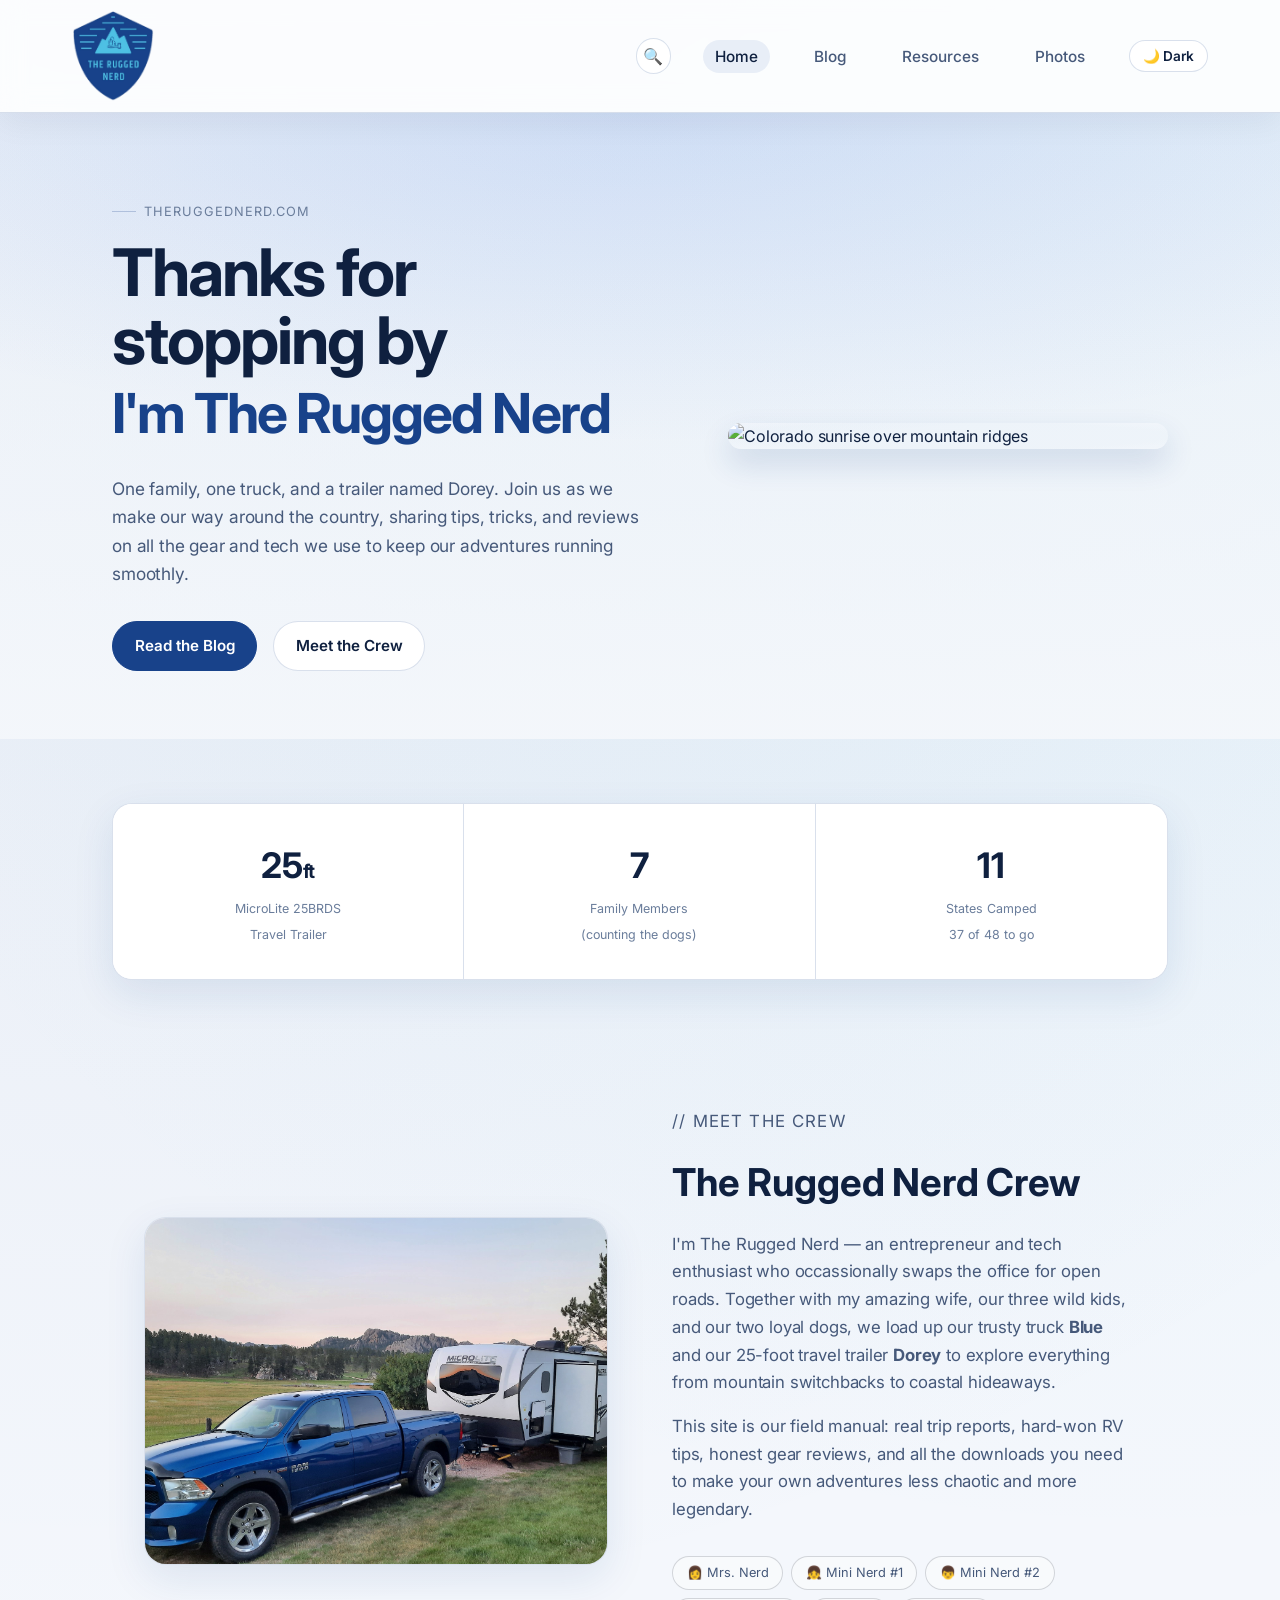
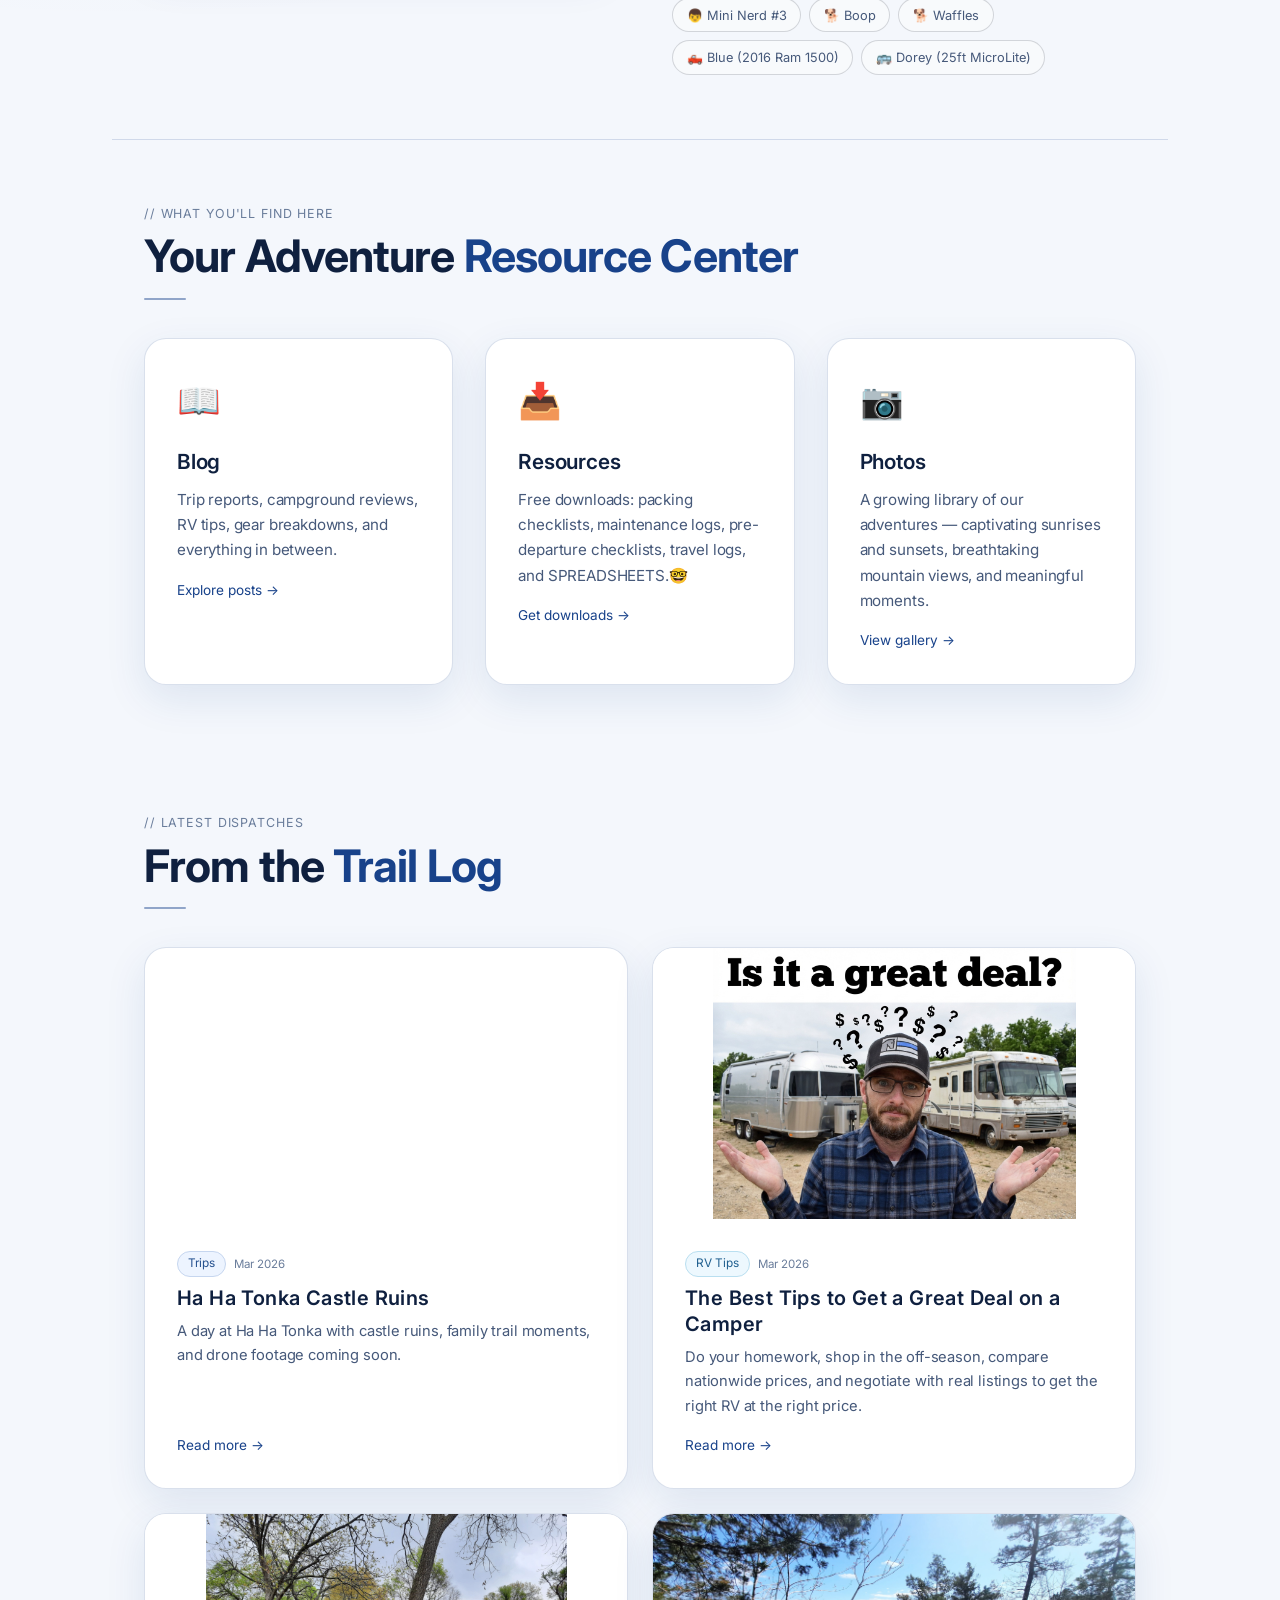
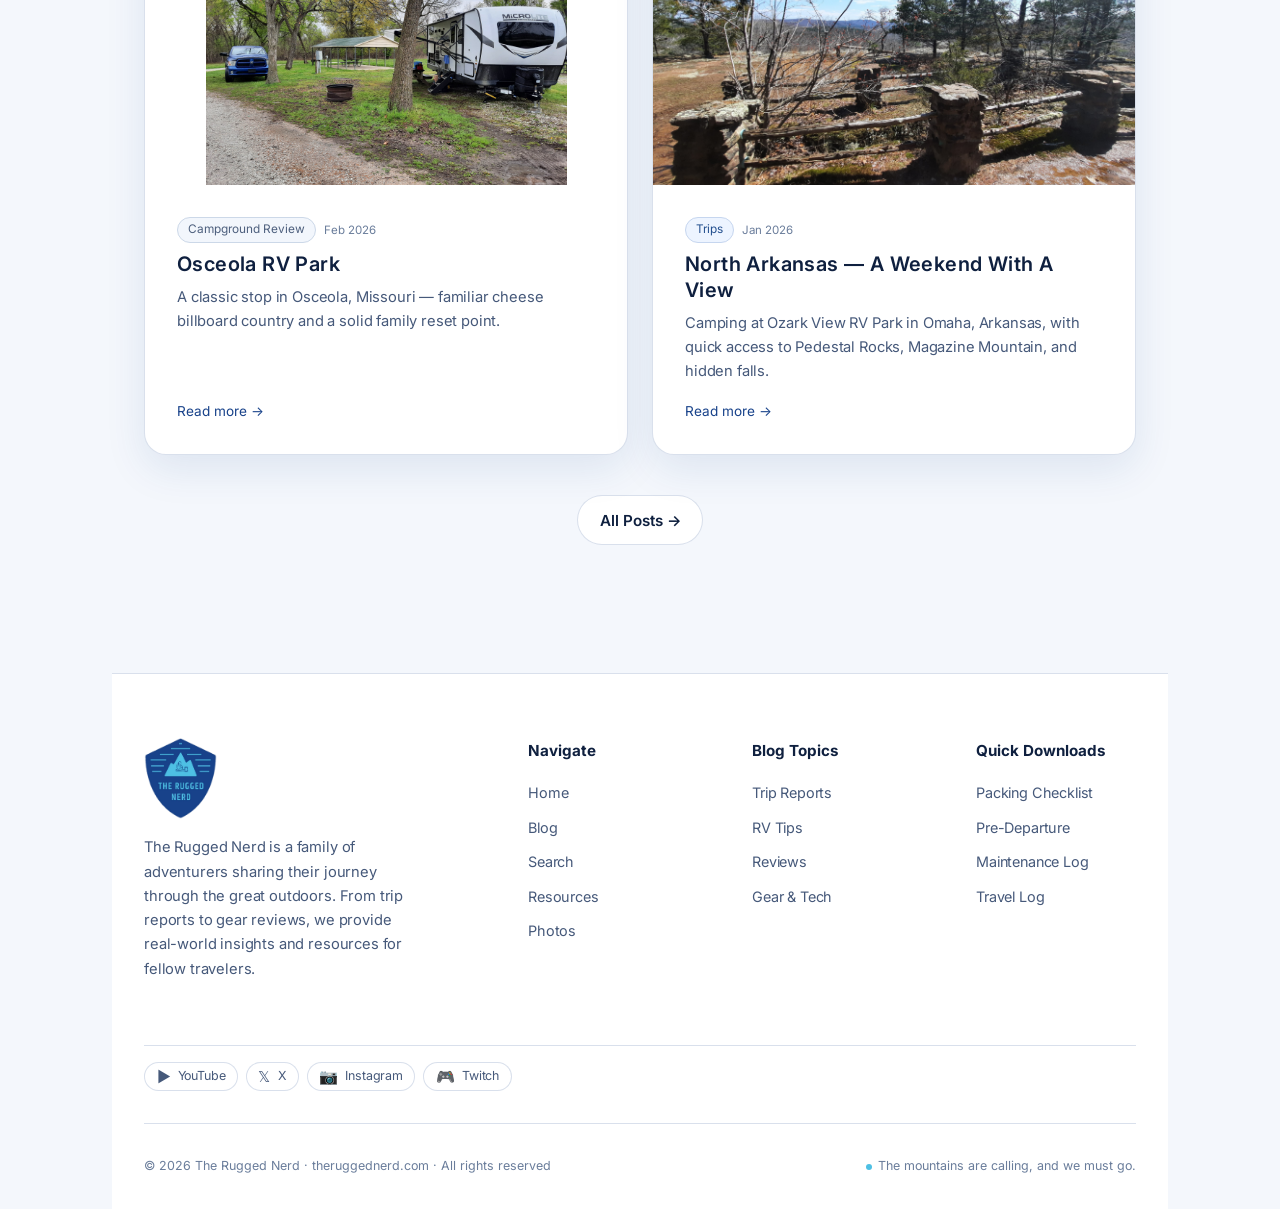
==== commit f8a4af5b: "mountains are calling" ====
--- a/index.html
+++ b/index.html
@@ -428,7 +428,7 @@
           >
           <span class="footer-tagline">
             <span class="dot"></span>
-            The mountain is calling, and we must go.
+            The mountains are calling, and we must go.
           </span>
         </div>
       </div>
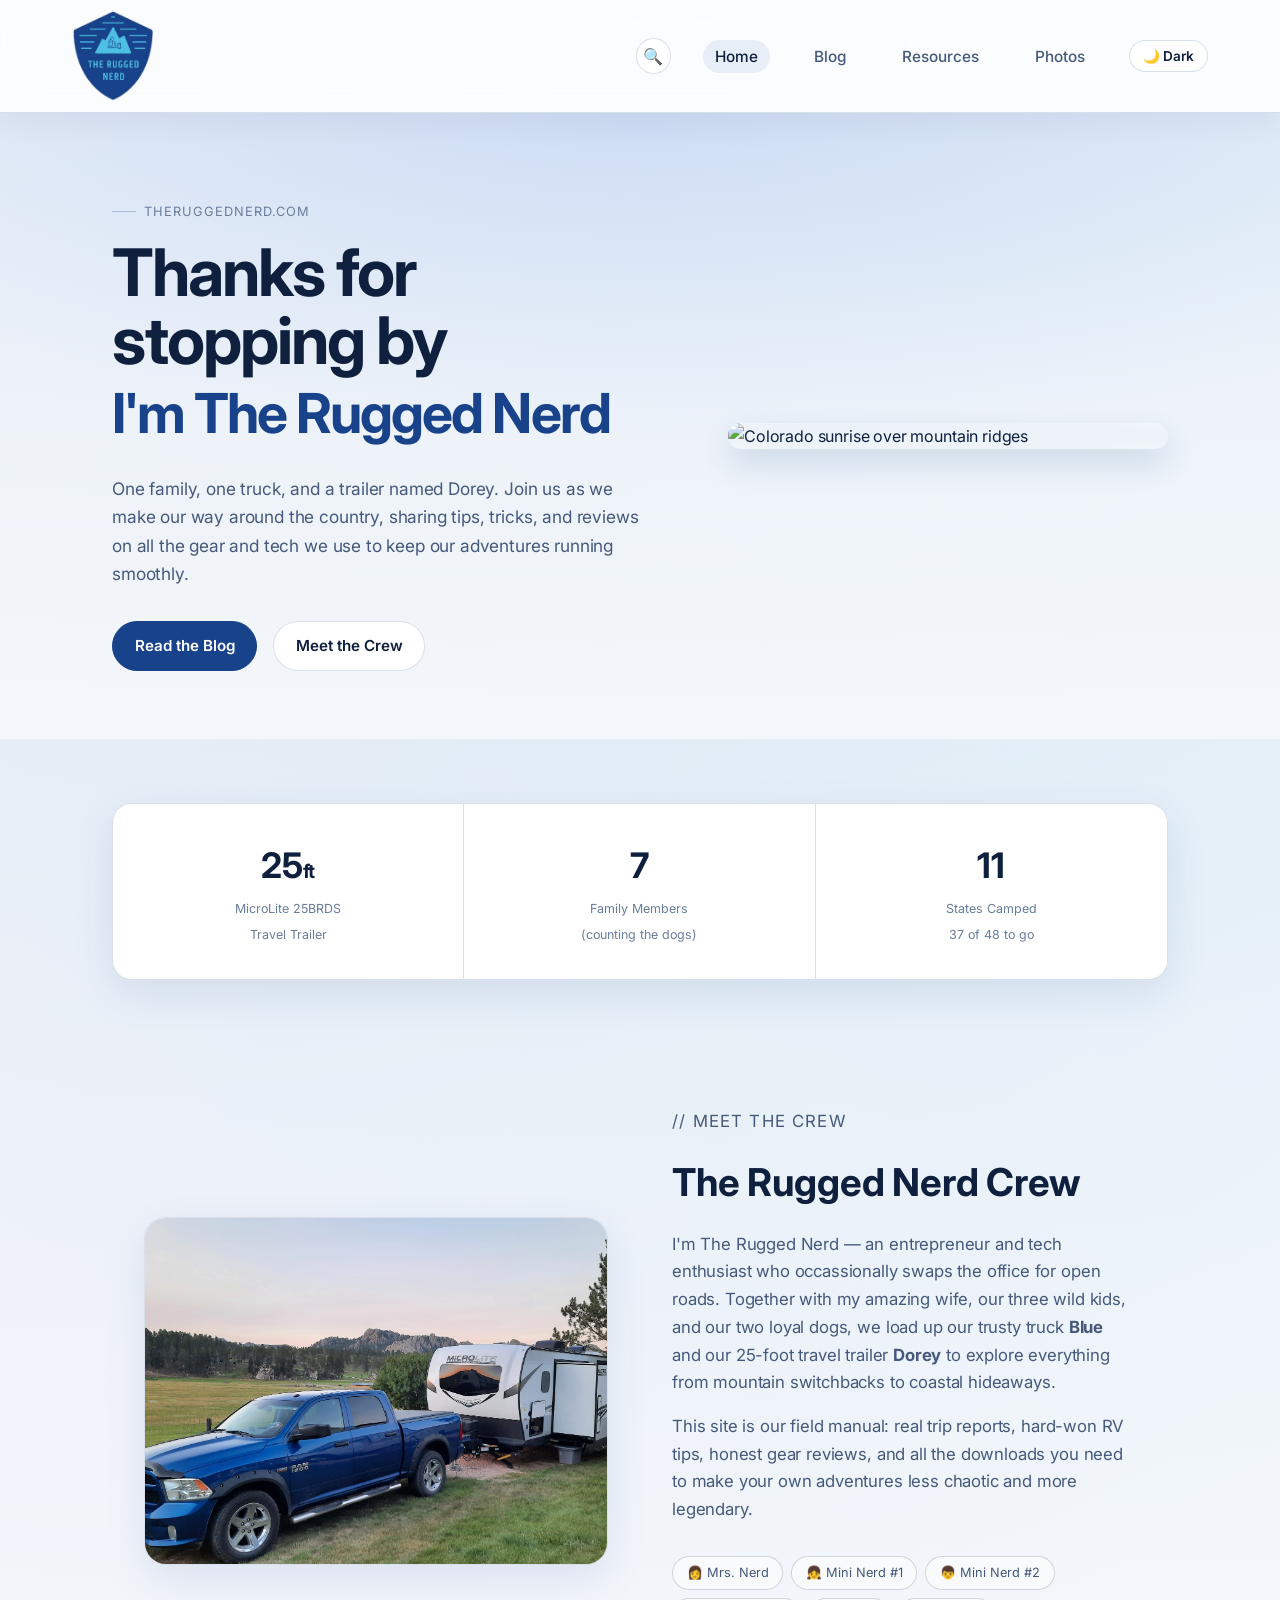
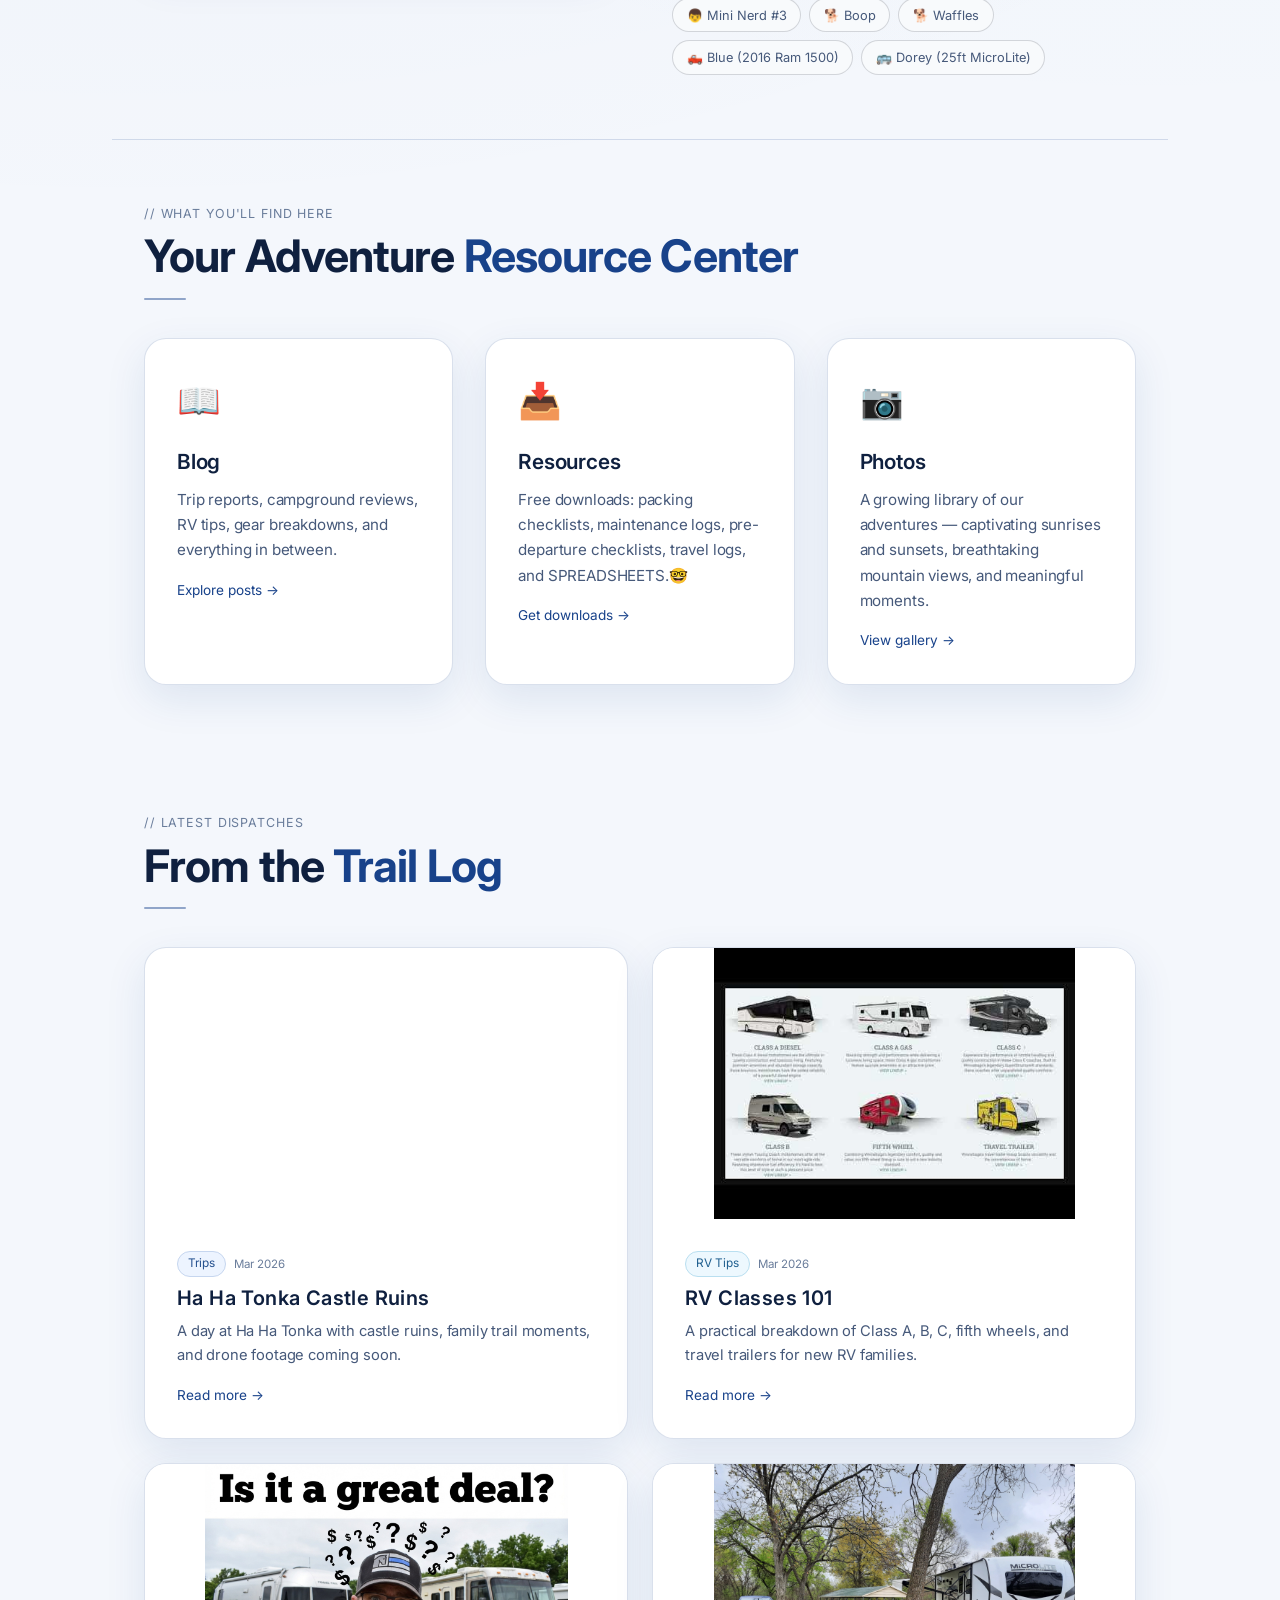
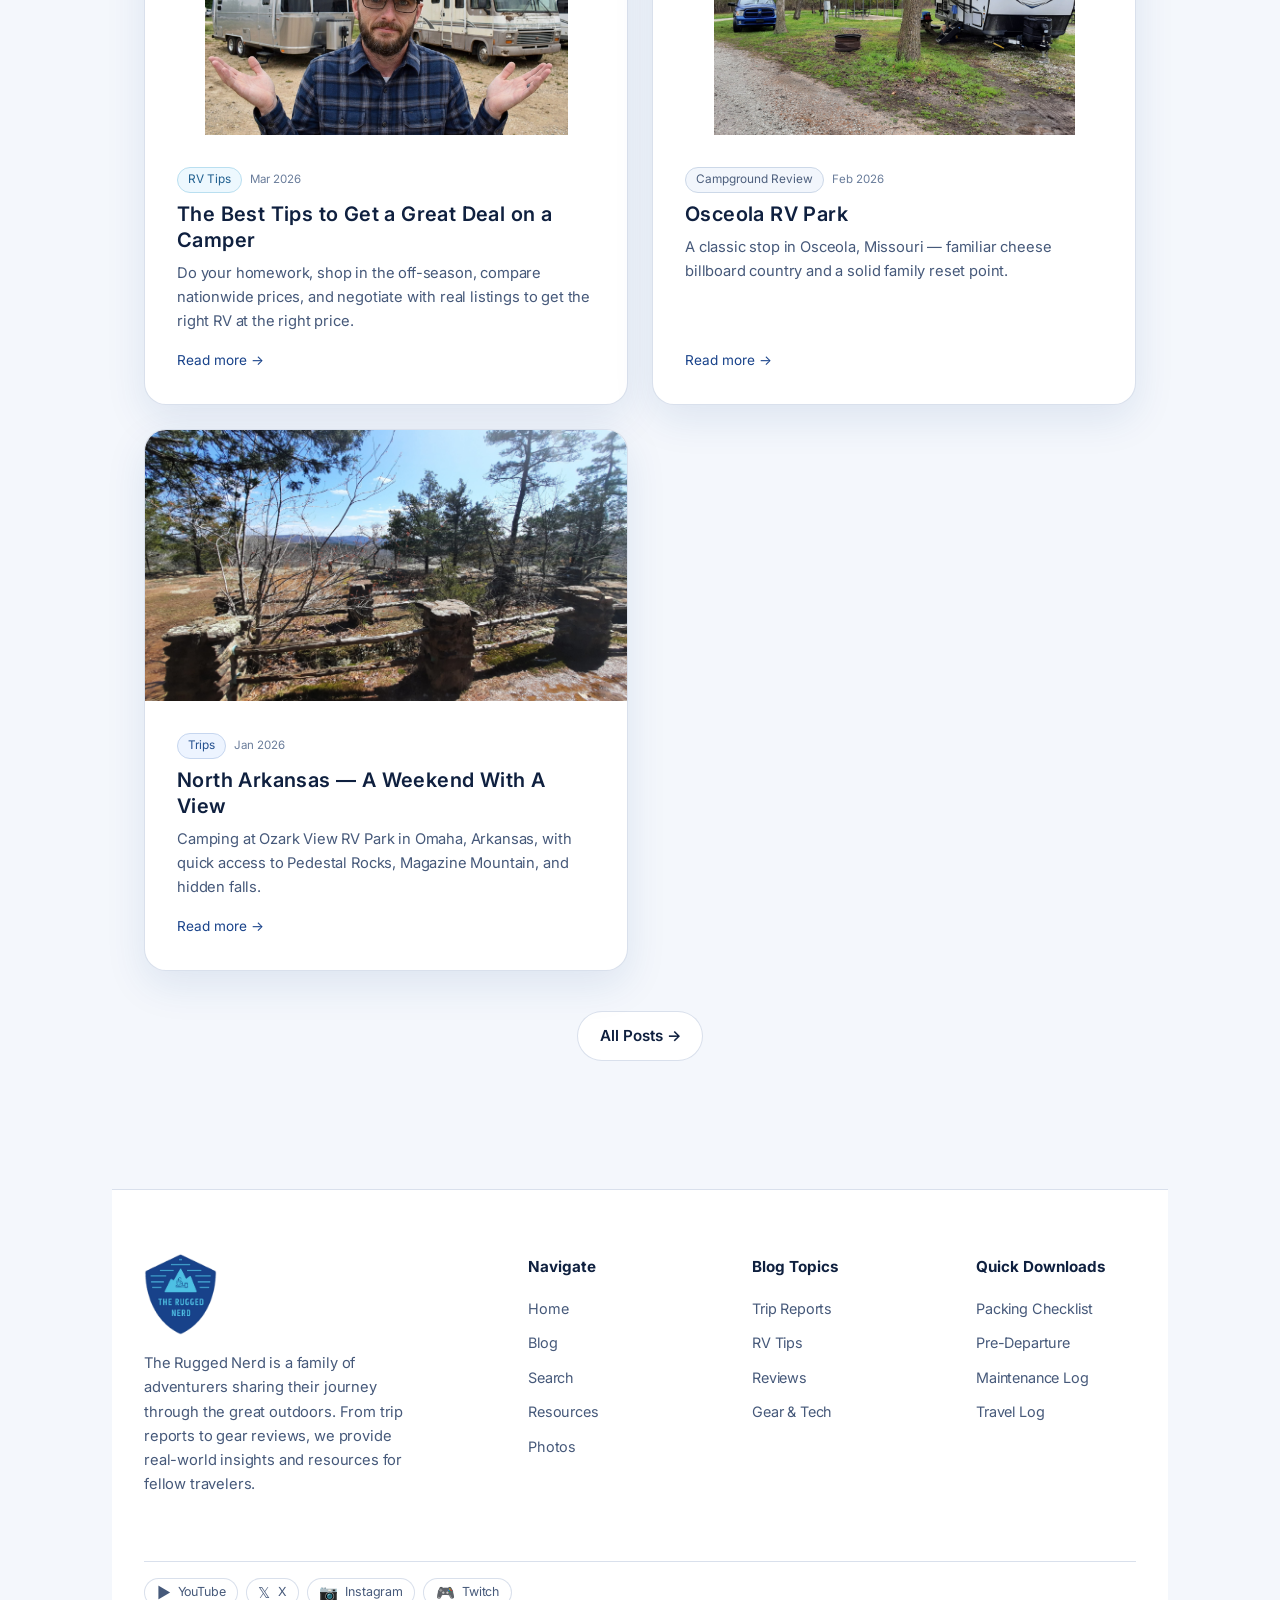
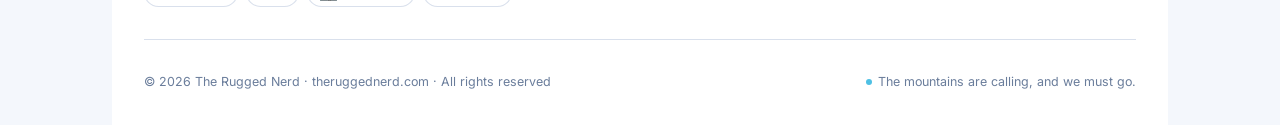
==== commit 58299dbd: "Added RV101 and YT embed" ====
--- a/index.html
+++ b/index.html
@@ -242,6 +242,26 @@
             </div>
           </a>
 
+          <a href="blog/rv-classes-101.html" class="blog-card" data-cat="tips">
+            <div
+              class="blog-card-image"
+              style="background: var(--color-bg-card) url('images/photos/rv-classes-101/thumbnail.jpg') center/contain no-repeat"
+              aria-hidden="true"
+            ></div>
+            <div class="blog-card-body">
+              <div class="blog-card-meta">
+                <span class="blog-cat tips">RV Tips</span>
+                <span class="blog-date">Mar 2026</span>
+              </div>
+              <h3>RV Classes 101</h3>
+              <p>
+                A practical breakdown of Class A, B, C, fifth wheels, and
+                travel trailers for new RV families.
+              </p>
+              <span class="read-more">Read more →</span>
+            </div>
+          </a>
+
           <a href="blog/camper-deal-tips.html" class="blog-card" data-cat="tips">
             <div
               class="blog-card-image"
--- a/css/styles.css
+++ b/css/styles.css
@@ -1360,6 +1360,24 @@
   font-style: italic;
 }
 
+.video-embed {
+  position: relative;
+  width: 100%;
+  aspect-ratio: 16 / 9;
+  border-radius: var(--radius-lg);
+  overflow: hidden;
+  border: 1px solid var(--color-border);
+  box-shadow: var(--shadow-card);
+  margin: var(--space-lg) 0;
+}
+
+.video-embed iframe {
+  width: 100%;
+  height: 100%;
+  border: 0;
+  display: block;
+}
+
 /* ============================================================
    FOOTER
    ============================================================ */
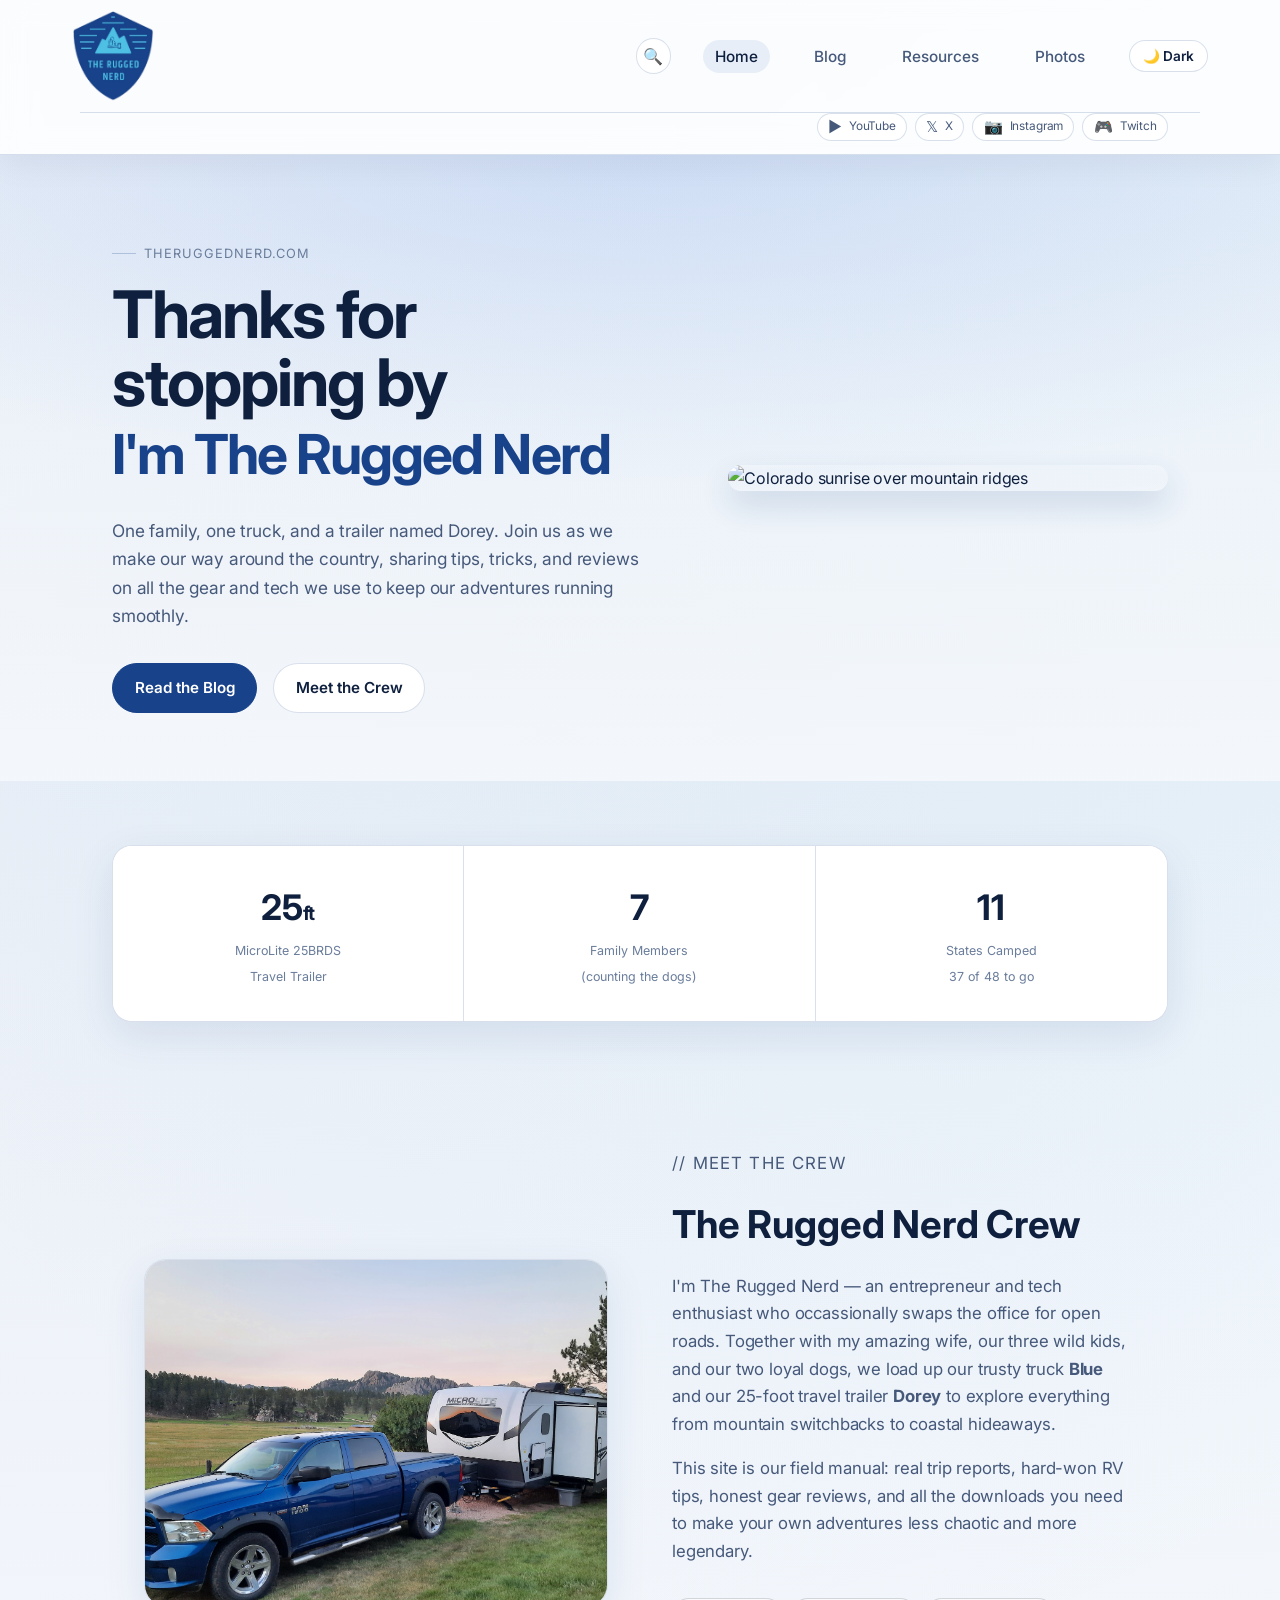
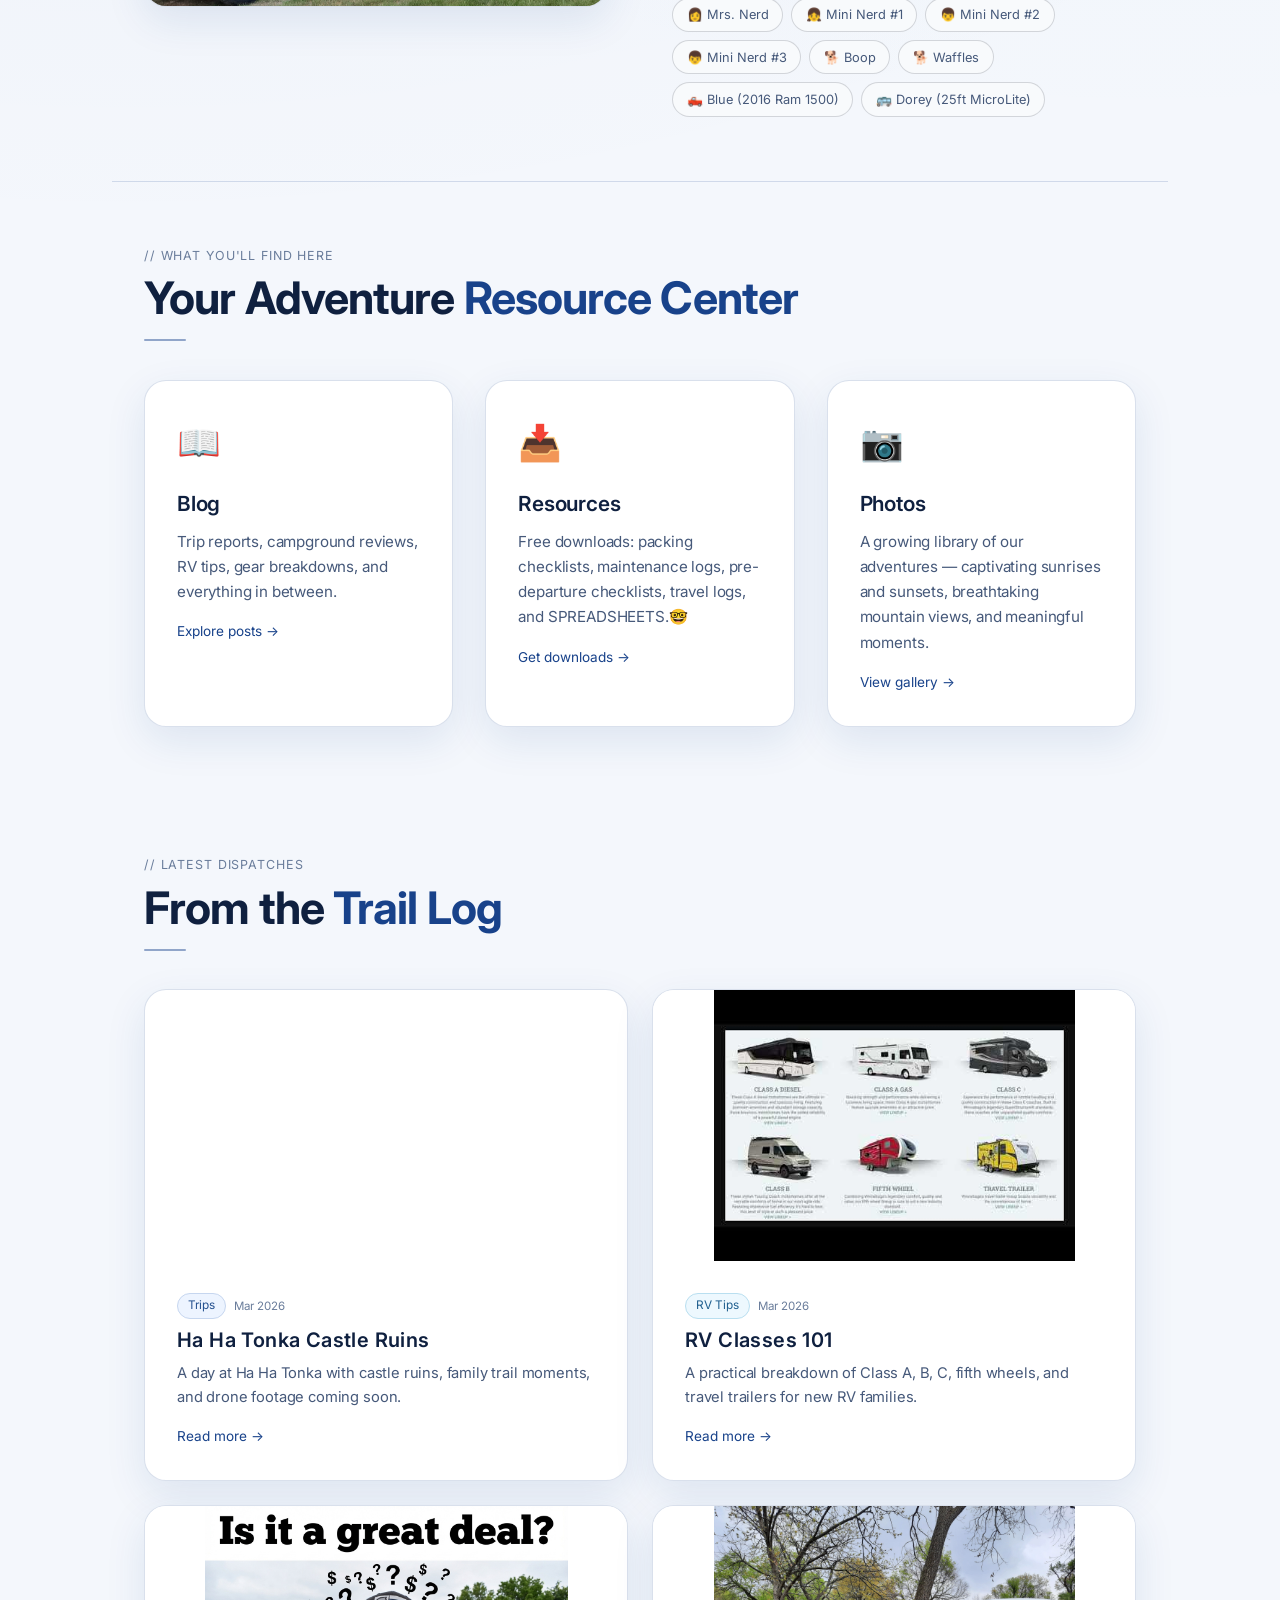
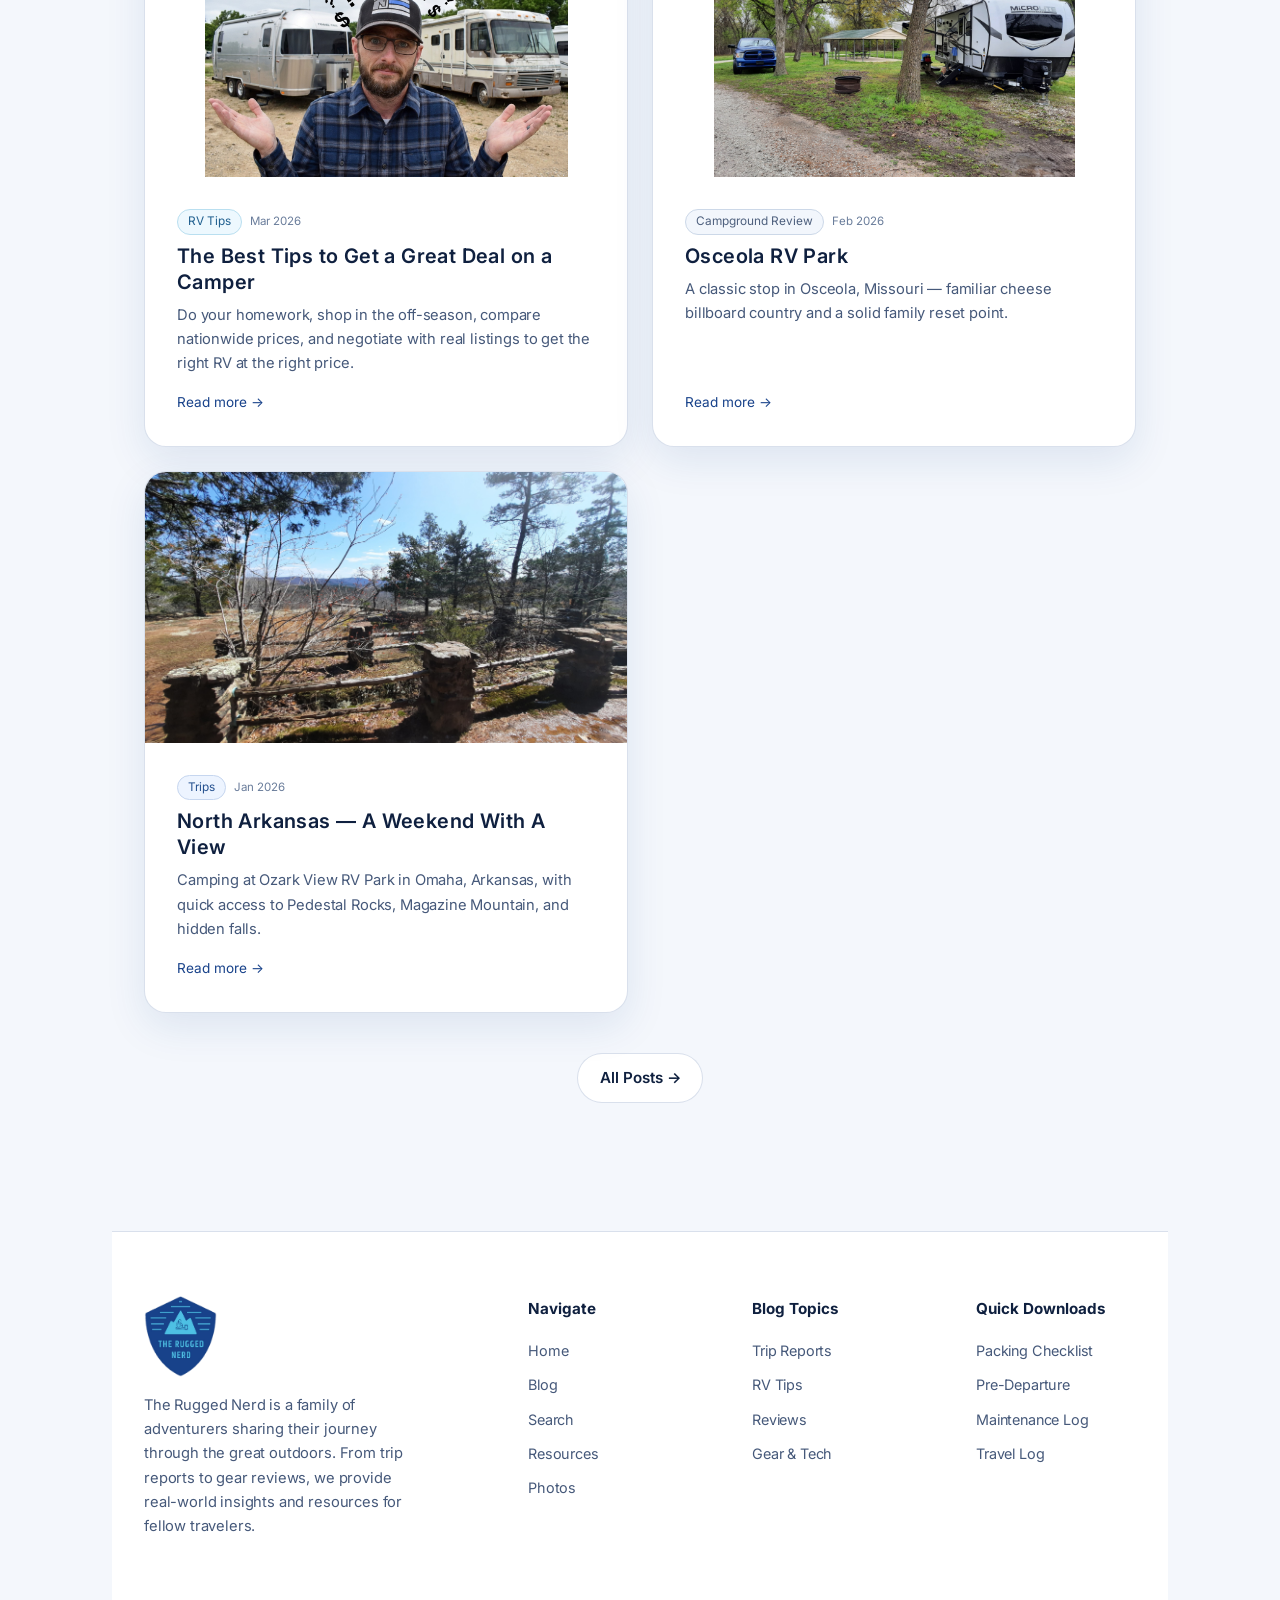
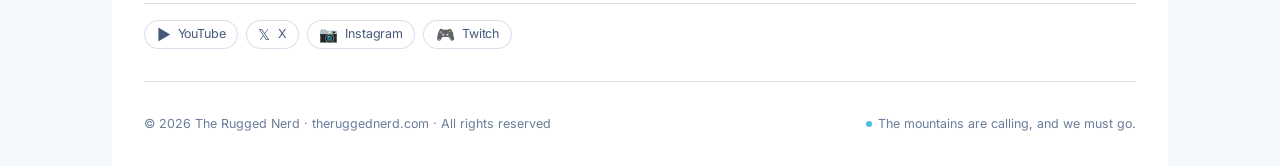
==== commit 04e80170: "SEO and social links move" ====
--- a/index.html
+++ b/index.html
@@ -16,7 +16,79 @@
       name="description"
       content="The Rugged Nerd — Where wilderness meets technology. Follow the adventures of a tech-loving family exploring the great outdoors in their 25-foot travel trailer Dorey."
     />
-    <title>The Rugged Nerd</title>
+    <title>The Rugged Nerd | Family RV Travel, Tips &amp; Campground Reviews</title>
+    <link rel="canonical" href="https://theruggednerd.com/" />
+    <meta
+      name="robots"
+      content="index,follow,max-image-preview:large,max-snippet:-1,max-video-preview:-1"
+    />
+    <meta property="og:locale" content="en_US" />
+    <meta property="og:type" content="website" />
+    <meta property="og:site_name" content="The Rugged Nerd" />
+    <meta
+      property="og:title"
+      content="The Rugged Nerd | Family RV Travel, Tips &amp; Campground Reviews"
+    />
+    <meta
+      property="og:description"
+      content="Where wilderness meets technology. Follow one family's RV adventures, campground reviews, and practical road-tested tips."
+    />
+    <meta property="og:url" content="https://theruggednerd.com/" />
+    <meta
+      property="og:image"
+      content="https://theruggednerd.com/images/photos/colorado_sun.JPG"
+    />
+    <meta name="twitter:card" content="summary_large_image" />
+    <meta name="twitter:site" content="@theruggednerd" />
+    <meta
+      name="twitter:title"
+      content="The Rugged Nerd | Family RV Travel, Tips &amp; Campground Reviews"
+    />
+    <meta
+      name="twitter:description"
+      content="Where wilderness meets technology. Follow one family's RV adventures, campground reviews, and practical road-tested tips."
+    />
+    <meta
+      name="twitter:image"
+      content="https://theruggednerd.com/images/photos/colorado_sun.JPG"
+    />
+    <script type="application/ld+json">
+      {
+        "@context": "https://schema.org",
+        "@graph": [
+          {
+            "@type": "Organization",
+            "@id": "https://theruggednerd.com/#organization",
+            "name": "The Rugged Nerd",
+            "url": "https://theruggednerd.com/",
+            "logo": {
+              "@type": "ImageObject",
+              "url": "https://theruggednerd.com/images/shield.png"
+            },
+            "sameAs": [
+              "https://www.youtube.com/@theruggednerd",
+              "https://x.com/theruggednerd",
+              "https://www.instagram.com/theruggednerd/",
+              "https://www.twitch.tv/theruggednerd"
+            ]
+          },
+          {
+            "@type": "WebSite",
+            "@id": "https://theruggednerd.com/#website",
+            "url": "https://theruggednerd.com/",
+            "name": "The Rugged Nerd",
+            "publisher": {
+              "@id": "https://theruggednerd.com/#organization"
+            },
+            "potentialAction": {
+              "@type": "SearchAction",
+              "target": "https://theruggednerd.com/search.html?q={search_term_string}",
+              "query-input": "required name=search_term_string"
+            }
+          }
+        ]
+      }
+    </script>
     <link rel="stylesheet" href="css/styles.css" />
     <!-- Favicon placeholder -->
     <link
--- a/css/styles.css
+++ b/css/styles.css
@@ -1741,6 +1741,23 @@
   border-radius: 999px;
 }
 
+.header-social {
+  max-width: 1120px;
+  margin: 0 auto;
+  padding: 0 var(--space-lg) 0.8rem;
+  border-top: 1px solid var(--color-border);
+  display: flex;
+  justify-content: flex-end;
+  align-items: center;
+  gap: var(--space-sm);
+  flex-wrap: wrap;
+}
+
+.header-social .social-link {
+  font-size: 0.74rem;
+  padding: 0.34rem 0.64rem;
+}
+
 .theme-toggle-item {
   display: flex;
   align-items: center;
@@ -2761,10 +2778,15 @@
 
 @media (max-width: 640px) {
   .main-nav {
-    top: 112px;
+    top: 154px;
     background: rgba(255, 255, 255, 0.98);
     border-bottom: 1px solid var(--color-border);
     box-shadow: 0 20px 50px rgba(15, 23, 42, 0.14);
+  }
+
+  .header-social {
+    padding: 0 1rem 0.7rem;
+    justify-content: flex-start;
   }
 
   .main-nav ul {
